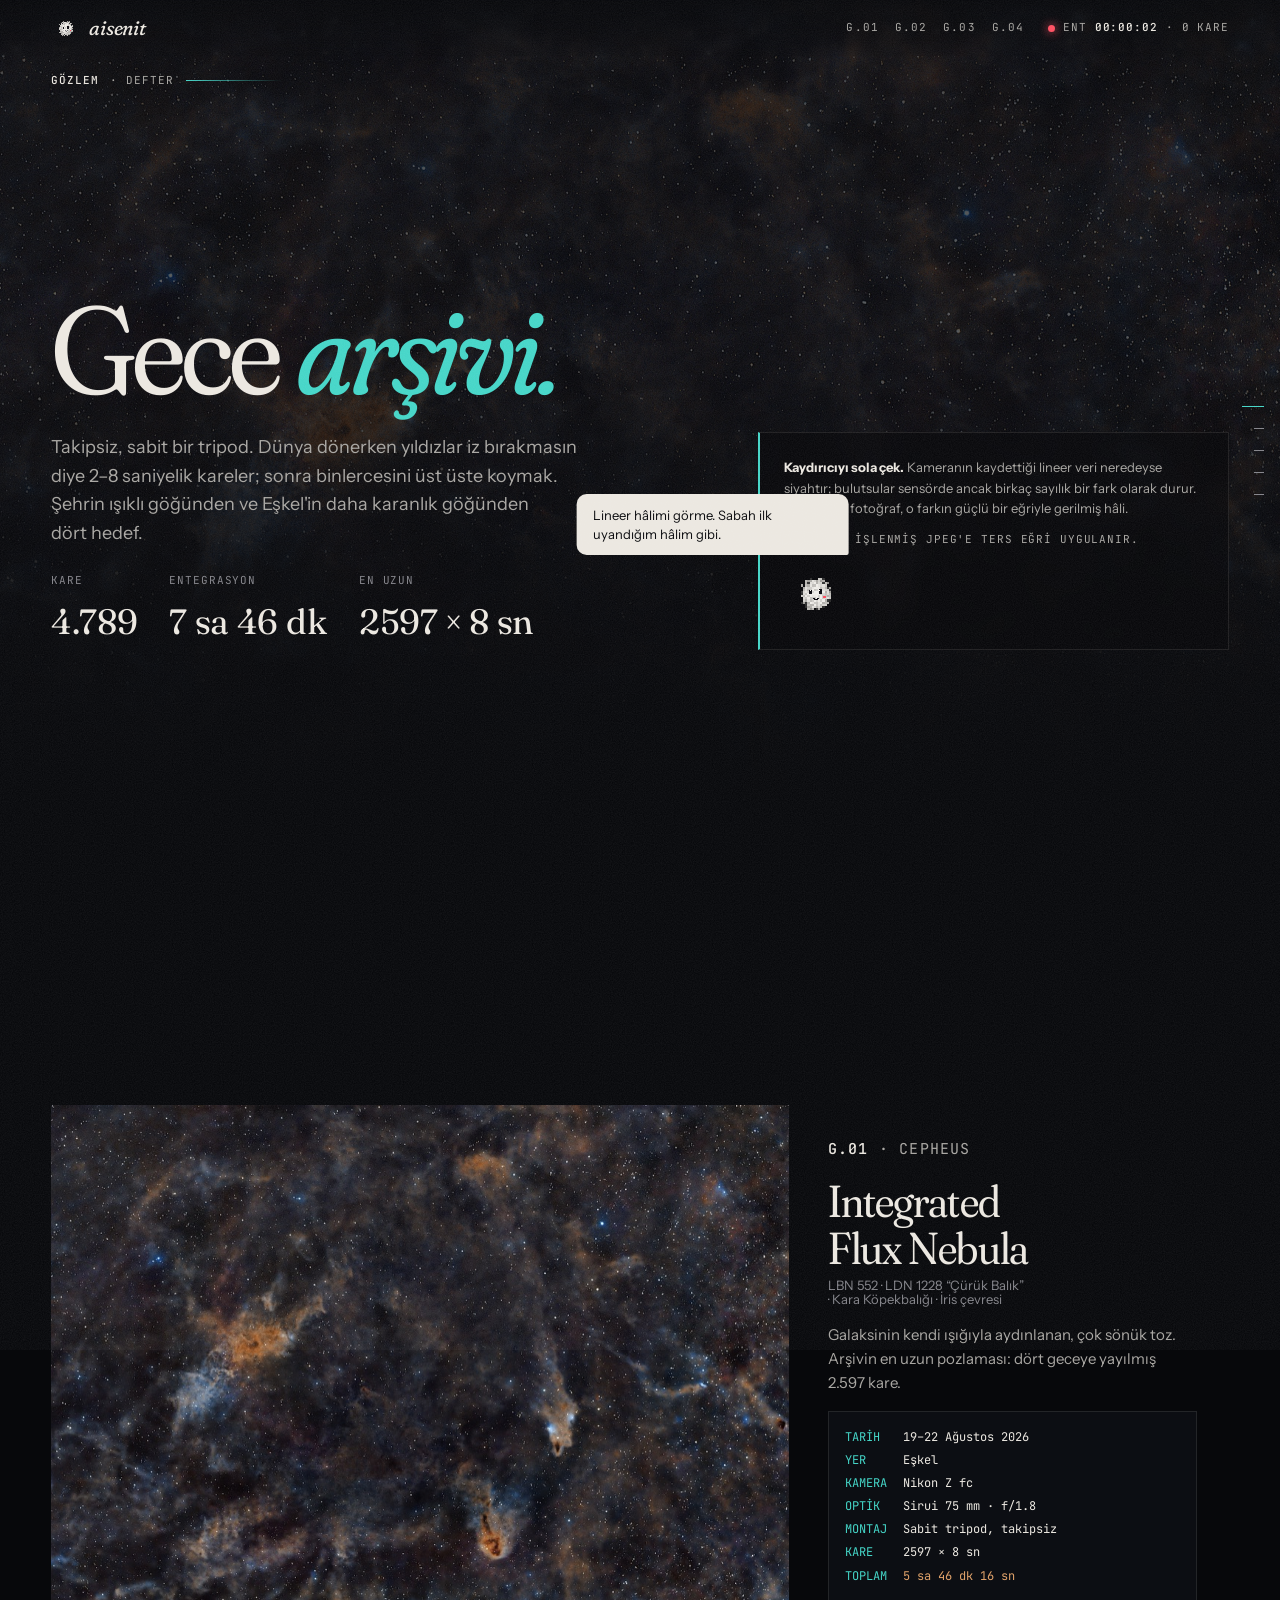
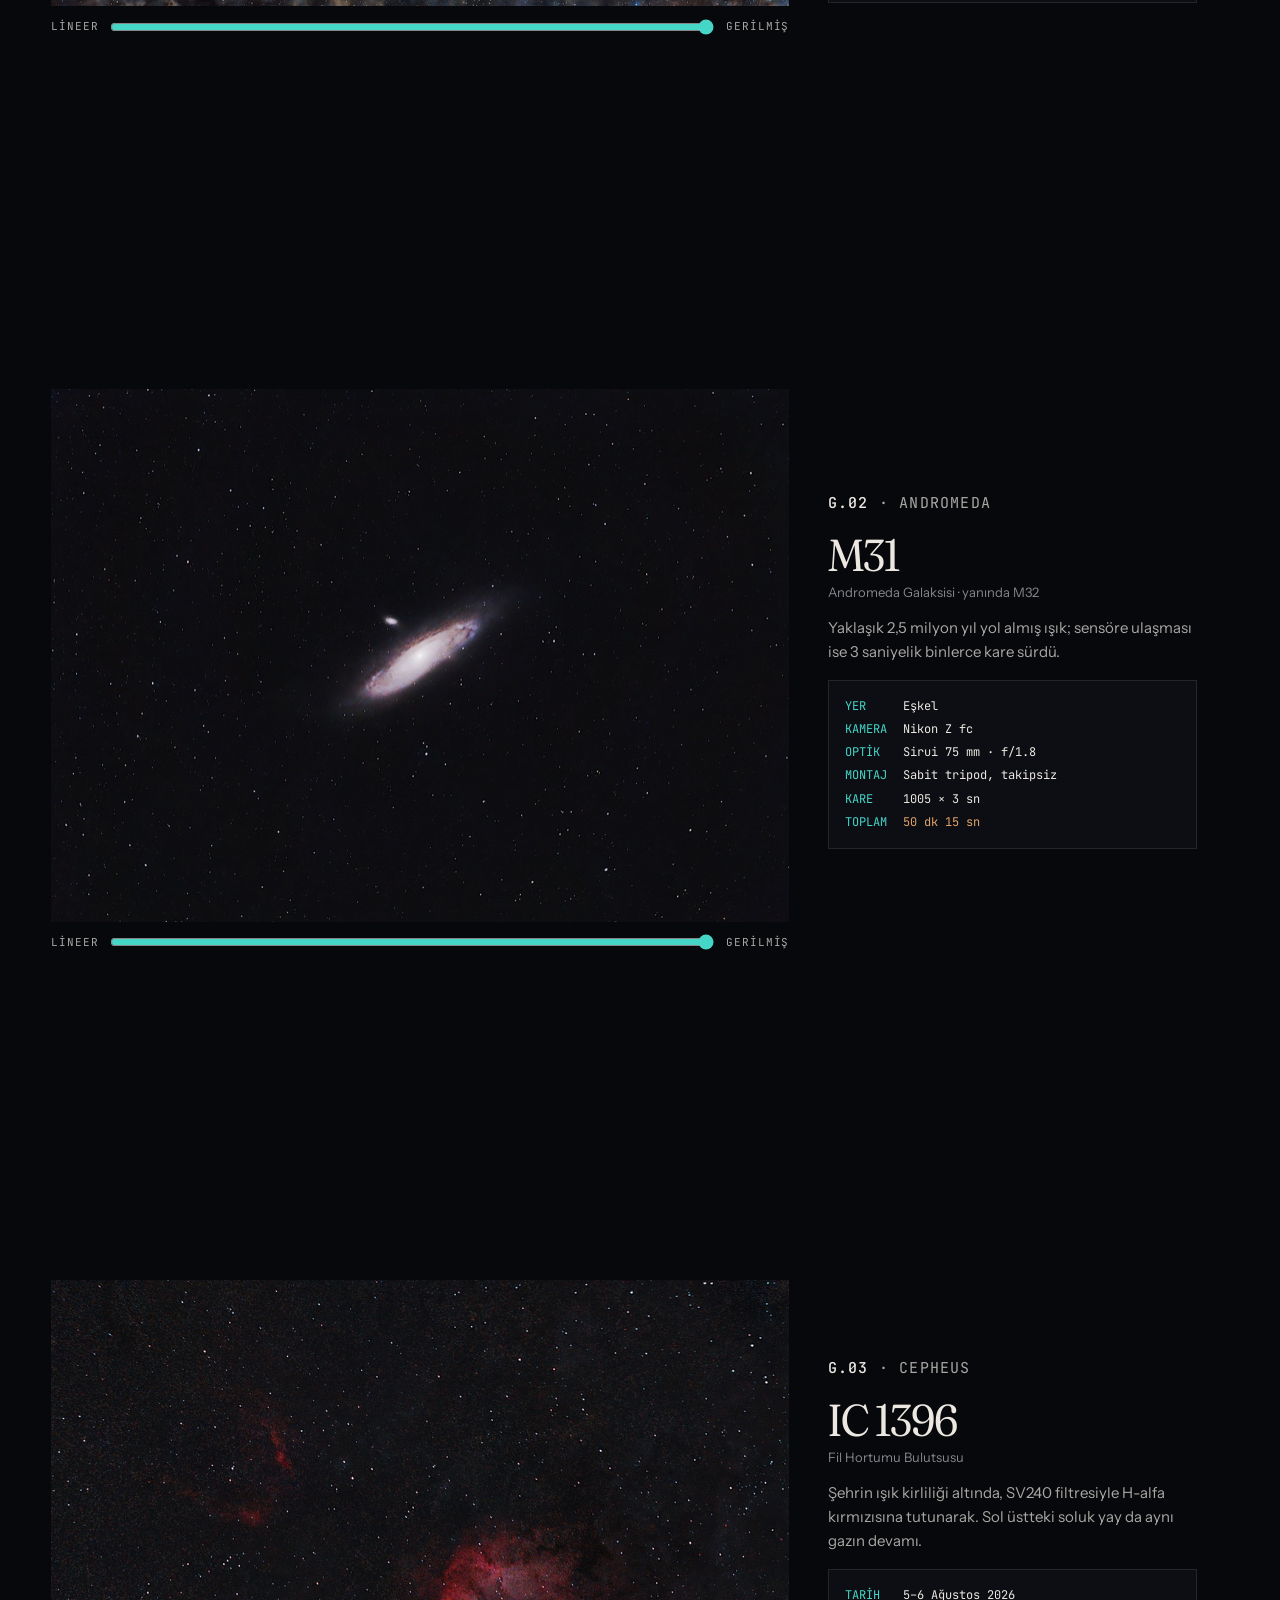
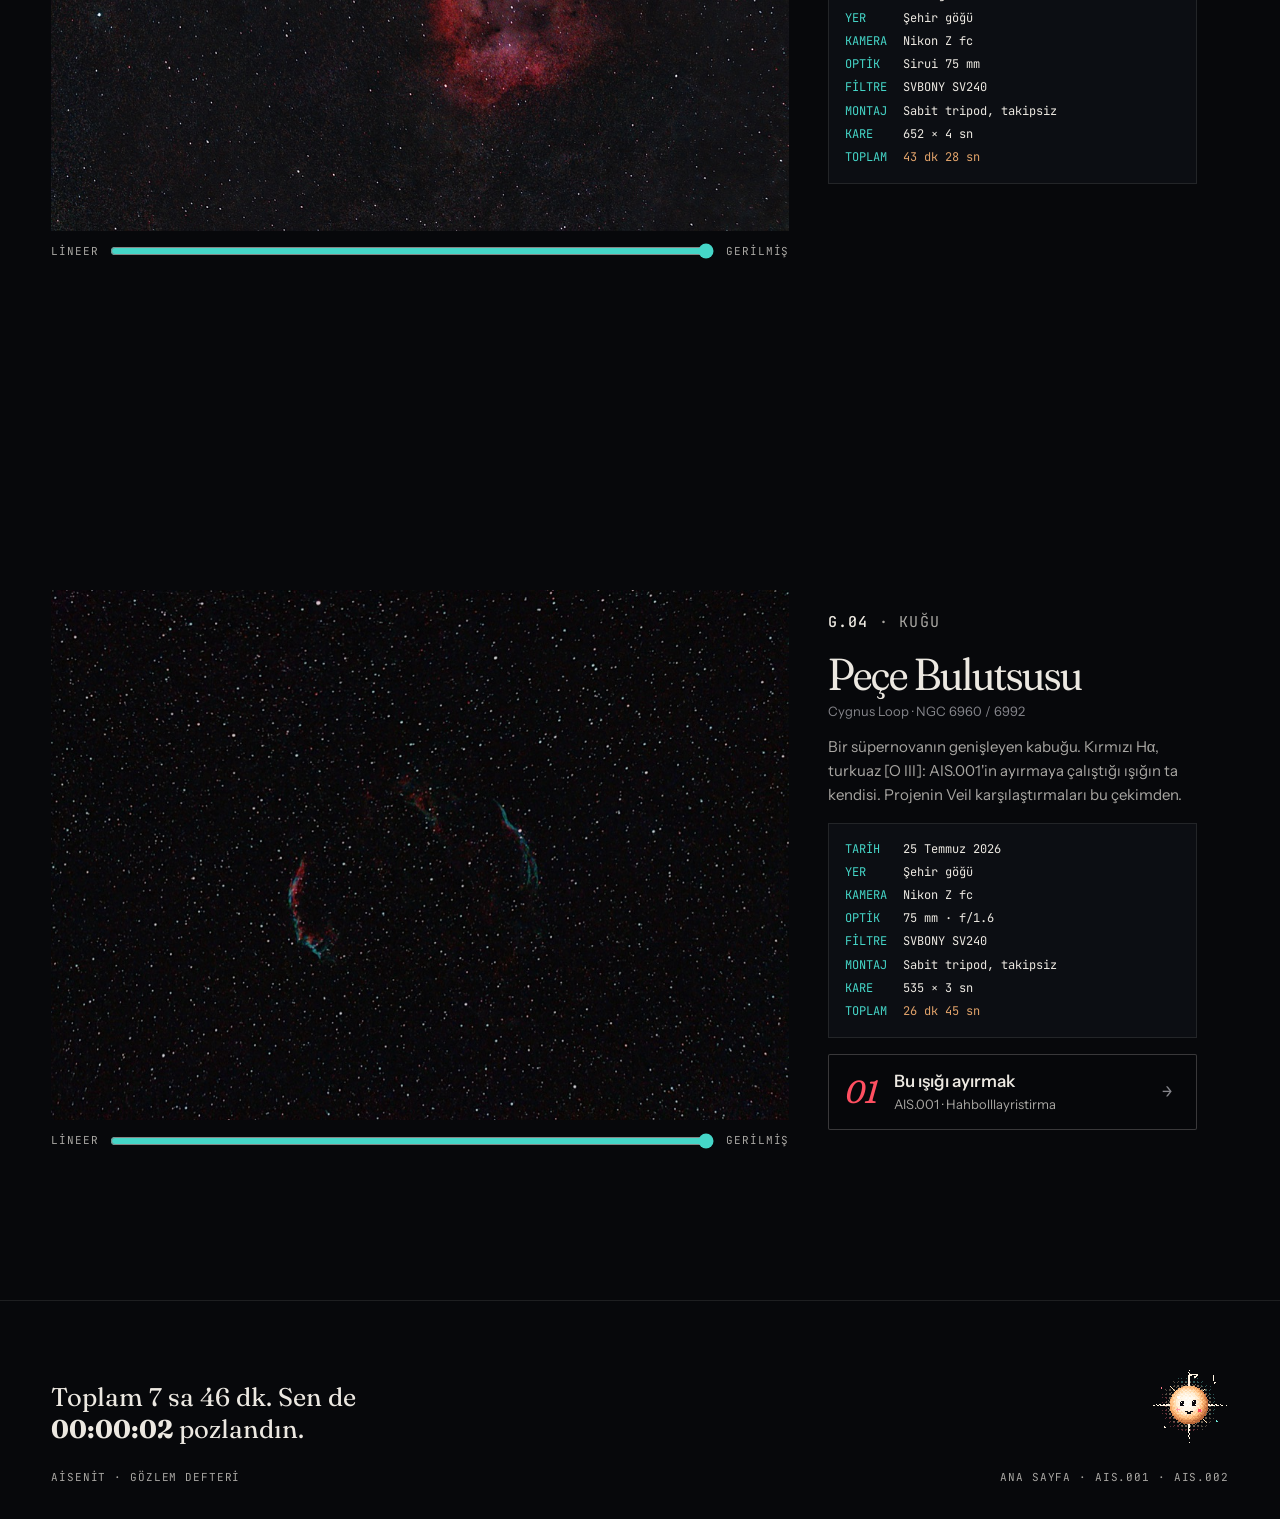
==== gozlem/index.html @ b601cf17 "Aisenit v2'yi yayına al Sıfırdan yazılan bağımlılıksız site eski yayının yerine geçer. Eski site esk" ====
<!doctype html>
<html lang="tr" class="kilitli">
<head>
  <meta charset="utf-8">
  <meta name="viewport" content="width=device-width, initial-scale=1">
  <title>Gözlem defteri</title>
  <meta name="description" content="Takipsiz, sabit bir tripodla şehir göğünden ve Eşkel'den toplanan dört astrofotoğraf: IFN, Andromeda, Fil Hortumu ve Peçe Bulutsusu.">
  <meta name="theme-color" content="#07080b">
  <link rel="icon" href="/assets/img/favicon.svg" type="image/svg+xml">
  <link rel="preconnect" href="https://fonts.googleapis.com">
  <link rel="preconnect" href="https://fonts.gstatic.com" crossorigin>
  <link rel="stylesheet" href="https://fonts.googleapis.com/css2?family=Fraunces:ital,opsz,wght,SOFT,WONK@0,9..144,300..700,0..100,0..1;1,9..144,300..700,0..100,0..1&family=Instrument+Sans:wght@400..600&family=JetBrains+Mono:wght@400;500&display=swap">
  <link rel="stylesheet" href="/assets/css/site.css">
  <link rel="stylesheet" href="/assets/css/sayfalar/ana.css">
  <link rel="stylesheet" href="/assets/css/sayfalar/gozlem.css">
  <script type="module" src="/assets/js/main.js"></script>
</head>
<body style="--vurgu: var(--oiii)">
  <a class="atla" href="#icerik">İçeriğe geç</a>

  <header class="ust">
    <a class="marka" href="/" aria-label="Aisenit ana sayfa"><ais-maskot faz="ais" boyut="30"></ais-maskot><span>aisenit</span></a>
    <nav class="ust-nav" aria-label="Kareler" data-ray>
      <a href="#ifn">G.01</a>
      <a href="#andromeda">G.02</a>
      <a href="#hortum">G.03</a>
      <a href="#veil">G.04</a>
    </nav>
    <p class="entegrasyon veri" data-entegrasyon title="Bu sayfada geçirdiğin süre. Her 4 saniye bir kare sayılır.">
      <span class="uzun">ENT</span> <b data-sure>00:00:00</b> <span class="uzun">· <span data-kare>0</span> kare</span>
    </p>
  </header>

  <ol class="ray veri" data-ray aria-label="Kareler">
    <li><a href="#kapak"><span>Defter</span></a></li>
    <li><a href="#ifn"><span>G.01 · IFN</span></a></li>
    <li><a href="#andromeda"><span>G.02 · M31</span></a></li>
    <li><a href="#hortum"><span>G.03 · IC 1396</span></a></li>
    <li><a href="#veil"><span>G.04 · Veil</span></a></li>
  </ol>

  <main id="icerik">
    <section class="ekran gozlem-kapak" id="kapak">
      <p class="kunye veri"><b>GÖZLEM</b> · defter</p>
      <div class="gozlem-kapak-metin">
        <h1 data-belir>Gece <em class="italik">arşivi.</em></h1>
        <p data-belir style="--sira:1">Takipsiz, sabit bir tripod. Dünya dönerken yıldızlar iz bırakmasın diye 2–8 saniyelik kareler; sonra binlercesini üst üste koymak. Şehrin ışıklı göğünden ve Eşkel'in daha karanlık göğünden dört hedef.</p>
        <dl class="toplam veri" data-belir style="--sira:2">
          <div><dt>Kare</dt><dd>4.789</dd></div>
          <div><dt>Entegrasyon</dt><dd>7 sa 46 dk</dd></div>
          <div><dt>En uzun</dt><dd>2597 × 8 sn</dd></div>
        </dl>
      </div>
      <div class="ipucu" data-belir style="--sira:3">
        <p><b>Kaydırıcıyı sola çek.</b> Kameranın kaydettiği lineer veri neredeyse siyahtır; bulutsular sensörde ancak birkaç sayılık bir fark olarak durur. Gördüğün fotoğraf, o farkın güçlü bir eğriyle gerilmiş hâli.</p>
        <p class="veri">Temsilî: işlenmiş JPEG'e ters eğri uygulanır.</p>
        <ais-maskot faz="ais" boyut="64" konus kendiliginden
          data-sozler='["Lineer hâlimi görme. Sabah ilk uyandığım hâlim gibi.","Ben de bu fotoğraflar gibiyim: önce siyah, sonra gerdirince bir şeyler çıkıyor."]'></ais-maskot>
      </div>
    </section>

    <section class="ekran kayit" id="ifn" data-no="G.01">
      <germe-foto data-belir src="/assets/img/gozlem/ifn-1000.jpg" buyuk="/assets/img/gozlem/ifn-2400.jpg" alt="Integrated Flux Nebula: LBN 552 ve LDN 1228 çevresinde kahverengi ve mavi toz bulutları, karanlık bulutsu uzantıları"></germe-foto>
      <div class="kayit-kunye">
        <p class="veri" data-belir><b class="oiii">G.01</b> · Cepheus</p>
        <h2 data-belir style="--sira:1">Integrated Flux Nebula <small>LBN 552 · LDN 1228 “Çürük Balık” · Kara Köpekbalığı · İris çevresi</small></h2>
        <p data-belir style="--sira:2">Galaksinin kendi ışığıyla aydınlanan, çok sönük toz. Arşivin en uzun pozlaması: dört geceye yayılmış 2.597 kare.</p>
        <dl class="fits-liste" data-belir style="--sira:3">
          <dt>TARİH</dt><dd>19–22 Ağustos 2026</dd>
          <dt>YER</dt><dd>Eşkel</dd>
          <dt>KAMERA</dt><dd>Nikon Z fc</dd>
          <dt>OPTİK</dt><dd>Sirui 75 mm · f/1.8</dd>
          <dt>MONTAJ</dt><dd>Sabit tripod, takipsiz</dd>
          <dt>KARE</dt><dd>2597 × 8 sn</dd>
          <dt>TOPLAM</dt><dd class="toplam-sure">5 sa 46 dk 16 sn</dd>
        </dl>
      </div>
    </section>

    <section class="ekran kayit" id="andromeda" data-no="G.02">
      <germe-foto data-belir src="/assets/img/gozlem/andromeda-1000.jpg" buyuk="/assets/img/gozlem/andromeda-2400.jpg" alt="Andromeda galaksisi M31 ve uydusu M32, yoğun yıldız alanının ortasında eğik bir ışık diski"></germe-foto>
      <div class="kayit-kunye">
        <p class="veri" data-belir><b class="oiii">G.02</b> · Andromeda</p>
        <h2 data-belir style="--sira:1">M31 <small>Andromeda Galaksisi · yanında M32</small></h2>
        <p data-belir style="--sira:2">Yaklaşık 2,5 milyon yıl yol almış ışık; sensöre ulaşması ise 3 saniyelik binlerce kare sürdü.</p>
        <dl class="fits-liste" data-belir style="--sira:3">
          <dt>YER</dt><dd>Eşkel</dd>
          <dt>KAMERA</dt><dd>Nikon Z fc</dd>
          <dt>OPTİK</dt><dd>Sirui 75 mm · f/1.8</dd>
          <dt>MONTAJ</dt><dd>Sabit tripod, takipsiz</dd>
          <dt>KARE</dt><dd>1005 × 3 sn</dd>
          <dt>TOPLAM</dt><dd class="toplam-sure">50 dk 15 sn</dd>
        </dl>
      </div>
    </section>

    <section class="ekran kayit" id="hortum" data-no="G.03">
      <germe-foto data-belir src="/assets/img/gozlem/elep-1000.jpg" buyuk="/assets/img/gozlem/elep-2400.jpg" alt="Fil Hortumu bulutsusu IC 1396: kırmızı H-alfa bulutunun içinde koyu, kıvrık bir toz sütunu"></germe-foto>
      <div class="kayit-kunye">
        <p class="veri" data-belir><b class="oiii">G.03</b> · Cepheus</p>
        <h2 data-belir style="--sira:1">IC 1396 <small>Fil Hortumu Bulutsusu</small></h2>
        <p data-belir style="--sira:2">Şehrin ışık kirliliği altında, SV240 filtresiyle H-alfa kırmızısına tutunarak. Sol üstteki soluk yay da aynı gazın devamı.</p>
        <dl class="fits-liste" data-belir style="--sira:3">
          <dt>TARİH</dt><dd>5–6 Ağustos 2026</dd>
          <dt>YER</dt><dd>Şehir göğü</dd>
          <dt>KAMERA</dt><dd>Nikon Z fc</dd>
          <dt>OPTİK</dt><dd>Sirui 75 mm</dd>
          <dt>FİLTRE</dt><dd>SVBONY SV240</dd>
          <dt>MONTAJ</dt><dd>Sabit tripod, takipsiz</dd>
          <dt>KARE</dt><dd>652 × 4 sn</dd>
          <dt>TOPLAM</dt><dd class="toplam-sure">43 dk 28 sn</dd>
        </dl>
      </div>
    </section>

    <section class="ekran kayit" id="veil" data-no="G.04">
      <germe-foto data-belir src="/assets/img/gozlem/veil-1000.jpg" buyuk="/assets/img/gozlem/veil-2400.jpg" alt="Peçe bulutsusu: yıldız alanının içinde kırmızı ve turkuaz iki ince yay"></germe-foto>
      <div class="kayit-kunye">
        <p class="veri" data-belir><b class="oiii">G.04</b> · Kuğu</p>
        <h2 data-belir style="--sira:1">Peçe Bulutsusu <small>Cygnus Loop · NGC 6960 / 6992</small></h2>
        <p data-belir style="--sira:2">Bir süpernovanın genişleyen kabuğu. Kırmızı Hα, turkuaz [O&nbsp;III]: AIS.001'in ayırmaya çalıştığı ışığın ta kendisi. Projenin Veil karşılaştırmaları bu çekimden.</p>
        <dl class="fits-liste" data-belir style="--sira:3">
          <dt>TARİH</dt><dd>25 Temmuz 2026</dd>
          <dt>YER</dt><dd>Şehir göğü</dd>
          <dt>KAMERA</dt><dd>Nikon Z fc</dd>
          <dt>OPTİK</dt><dd>75 mm · f/1.6</dd>
          <dt>FİLTRE</dt><dd>SVBONY SV240</dd>
          <dt>MONTAJ</dt><dd>Sabit tripod, takipsiz</dd>
          <dt>KARE</dt><dd>535 × 3 sn</dd>
          <dt>TOPLAM</dt><dd class="toplam-sure">26 dk 45 sn</dd>
        </dl>
        <a class="kapi" href="/ais-001/02/" data-belir style="--sira:4; --c: var(--ha)">
          <span class="kapi-no">01</span><span class="kapi-ad">Bu ışığı ayırmak</span><span class="kapi-not">AIS.001 · Hahbolllayristirma</span><span class="kapi-ok" aria-hidden="true">→</span>
        </a>
      </div>
    </section>
  </main>

  <footer class="alt">
    <div class="alt-ust">
      <p class="alt-soz">Toplam 7 sa 46 dk. Sen de <b data-sure>00:00:00</b> pozlandın.</p>
      <ais-maskot faz="aisenit" boyut="80" konus></ais-maskot>
    </div>
    <div class="alt-satir veri">
      <span>aisenit · gözlem defteri</span>
      <span><a href="/">Ana sayfa</a> · <a href="/ais-001/02/">AIS.001</a> · <a href="/ais-002/02/">AIS.002</a></span>
    </div>
  </footer>
</body>
</html>
---- assets/css/site.css ----
/* Sitenin tek stil girişi. Sıra önemli: belirteçler → temel → bileşenler.
   Sayfaya özgü stiller sayfalar/ altında, ayrıca bağlanır. */
@import url("tokens.css");
@import url("base.css");
@import url("components.css");
---- assets/css/sayfalar/ana.css ----
/* ==========================================================================
   Ana sayfa: giriş istifi, proje ekranları (01), gözlem, maskot
   ========================================================================== */

/* ---- Giriş -------------------------------------------------------------- */
.giris {
  padding: 0;
  align-content: end;
  overflow: hidden;
}

.giris istif-tuvali {
  position: absolute;
  inset: 0;
  z-index: -1;
  display: block;
}

.giris istif-tuvali canvas {
  width: 100%;
  height: 100%;
}

.giris::after {
  content: "";
  position: absolute;
  inset: 0;
  z-index: -1;
  pointer-events: none;
  background:
    radial-gradient(ellipse at 50% 45%, transparent 40%, rgba(7, 8, 11, 0.55) 100%),
    linear-gradient(to top, var(--gok-0) 0%, transparent 30%);
}

.giris-olcum {
  position: absolute;
  top: calc(var(--ust-bar) + var(--a-4));
  left: var(--kenar);
  font-variant-numeric: tabular-nums;
}

.giris-olcum .ayrac {
  color: var(--isik-4);
  margin-inline: 0.25em;
}

.giris-alt {
  display: grid;
  gap: var(--a-3);
  padding: 0 var(--kenar) var(--a-12);
  max-width: 44rem;
}

.giris-soz {
  font-family: var(--font-baslik);
  font-size: var(--t-orta);
  line-height: 1.2;
}

.giris-soz em {
  color: var(--toz);
}

.giris-not {
  color: var(--isik-2);
  max-width: 34ch;
}

.giris-eylem {
  display: flex;
  flex-wrap: wrap;
  gap: var(--a-4) var(--a-6);
  align-items: center;
  margin-top: var(--a-2);
}

.asagi {
  text-decoration: none;
  color: var(--isik);
}

.asagi span {
  display: inline-block;
  animation: in 2.4s var(--egri) infinite;
}

@keyframes in {
  0%, 100% { transform: translateY(0); }
  50% { transform: translateY(4px); }
}

.yeniden {
  color: var(--isik-3);
  border-bottom: 1px dashed var(--isik-4);
  padding-bottom: 2px;
}

.yeniden:hover {
  color: var(--isik);
}

.giris-maskot {
  position: absolute;
  right: var(--kenar);
  bottom: var(--a-12);
}

@media (max-width: 760px) {
  .giris-maskot {
    bottom: auto;
    top: calc(var(--ust-bar) + var(--a-12));
    --boyut: 64px !important;
  }
}

/* ---- Proje ekranları (01): %90 estetik, %10 bilgi ----------------------- */
.proje,
.gozlem-ozet,
.maskot-ekran {
  padding-right: calc(var(--kenar) + 2rem);
}

@media (max-width: 900px) {
  .proje,
  .gozlem-ozet,
  .maskot-ekran {
    padding-right: var(--kenar);
  }
}

.proje {
  grid-template-columns: minmax(0, 4fr) minmax(0, 8fr);
  grid-template-areas: "metin gorsel";
  gap: var(--a-8) clamp(var(--a-8), 5vw, var(--a-24));
  align-items: center;
}

.proje-002 {
  grid-template-columns: minmax(0, 8fr) minmax(0, 4fr);
  grid-template-areas: "gorsel metin";
}

.proje-gorsel {
  grid-area: gorsel;
  position: relative;
  min-height: min(78svh, 46rem);
  display: grid;
}

.proje-metin {
  grid-area: metin;
  display: grid;
  gap: var(--a-5);
  max-width: 26rem;
  align-self: end;
  padding-bottom: var(--a-8);
}

.proje-ad {
  color: var(--vurgu);
}

.proje h2 {
  font-size: var(--t-buyuk);
}

.proje h2 em,
.gozlem-bas h2 em,
.maskot-bas h2 em {
  color: var(--vurgu);
}

.proje-ozet {
  color: var(--isik-2);
  max-width: 34ch;
}

.ciplar {
  display: flex;
  flex-wrap: wrap;
  gap: var(--a-2);
}



@media (max-width: 900px) {
  .proje,
  .proje-002 {
    grid-template-columns: minmax(0, 1fr);
    grid-template-areas: "gorsel" "metin";
    align-content: start;
    padding-top: calc(var(--ust-bar) + var(--a-12));
  }
  .proje-gorsel {
    min-height: 42svh;
  }
}

/* ---- Gözlem özeti ------------------------------------------------------- */
.gozlem-ozet {
  grid-template-columns: minmax(0, 4fr) minmax(0, 8fr);
  gap: var(--a-8) clamp(var(--a-8), 4vw, var(--a-16));
  align-items: center;
}

.gozlem-bas {
  display: grid;
  gap: var(--a-6);
}

.gozlem-bas h2 {
  font-size: var(--t-buyuk);
}

.gozlem-bas > p {
  color: var(--isik-2);
  max-width: 38ch;
}

.toplam {
  display: flex;
  flex-wrap: wrap;
  gap: var(--a-4) var(--a-8);
}

.toplam dd {
  white-space: nowrap;
}

.toplam dt {
  color: var(--isik-3);
}

.toplam dd {
  margin: var(--a-1) 0 0;
  font-family: var(--font-baslik);
  font-size: 1.6rem;
  letter-spacing: -0.01em;
  text-transform: none;
  color: var(--isik);
}

.mozaik {
  display: grid;
  grid-template-columns: repeat(4, minmax(0, 1fr));
  grid-template-rows: repeat(2, minmax(0, 1fr));
  gap: var(--a-2);
  height: min(72svh, 44rem);
}

.kare {
  position: relative;
  overflow: hidden;
  display: block;
  background: var(--gok-2);
}

.kare-buyuk {
  grid-column: span 2;
  grid-row: span 2;
}

.kare:nth-child(4) {
  grid-column: span 2;
}

.kare img {
  width: 100%;
  height: 100%;
  object-fit: cover;
  transform: scale(1.02);
  transition: transform 1.6s var(--egri), filter var(--sure-uzun) var(--egri);
  filter: saturate(0.9) brightness(0.92);
}

.kare:hover img,
.kare:focus-visible img {
  transform: scale(1.07);
  filter: none;
}

.kare-etiket {
  white-space: nowrap;
  position: absolute;
  left: var(--a-3);
  bottom: var(--a-3);
  padding: 0.2rem 0.45rem;
  background: rgba(7, 8, 11, 0.7);
  color: var(--isik);
}

.kare-etiket b {
  color: var(--oiii);
  margin-right: 0.4em;
}

.gozlem-git {
  grid-column: 2;
  justify-self: end;
  color: var(--isik);
  text-decoration: none;
}

.gozlem-git:hover {
  color: var(--oiii);
}

@media (max-width: 900px) {
  .gozlem-ozet {
    grid-template-columns: minmax(0, 1fr);
    padding-top: calc(var(--ust-bar) + var(--a-12));
  }
  .mozaik {
    height: auto;
    grid-template-columns: repeat(2, minmax(0, 1fr));
    grid-template-rows: none;
    grid-auto-rows: 9.5rem;
  }
  .kare-buyuk {
    grid-row: span 2;
  }
  .gozlem-git {
    grid-column: 1;
  }
}

/* ---- Maskot ekranı ------------------------------------------------------ */
.maskot-ekran {
  grid-template-columns: minmax(0, 5fr) minmax(0, 7fr);
  grid-template-areas:
    "bas evrim"
    "fazlar fazlar"
    "not not";
  gap: var(--a-8) var(--a-12);
  align-items: center;
}

.maskot-bas {
  grid-area: bas;
  display: grid;
  gap: var(--a-4);
}

.maskot-bas h2 {
  font-size: var(--t-buyuk);
}

.maskot-bas p {
  color: var(--isik-2);
}

maskot-evrim {
  grid-area: evrim;
  display: grid;
  gap: var(--a-6);
  justify-items: center;
}

.evrim-sahne {
  position: relative;
  display: grid;
  place-items: center;
  width: 100%;
  min-height: 15rem;
}

.evrim-sahne::before {
  content: "";
  position: absolute;
  width: 15rem;
  height: 15rem;
  border-radius: 50%;
  border: 1px dashed var(--cizgi-guclu);
  animation: don 60s linear infinite;
}

@keyframes don {
  to { transform: rotate(360deg); }
}

.evrim-kontrol {
  width: min(100%, 26rem);
  display: grid;
  gap: var(--a-3);
}

.evrim-kontrol input[type="range"] {
  width: 100%;
  accent-color: var(--toz);
}

.evrim-olcek {
  display: flex;
  justify-content: space-between;
  padding: 0;
  list-style: none;
  color: var(--isik-3);
}

.fazlar {
  grid-area: fazlar;
  display: grid;
  grid-template-columns: repeat(3, minmax(0, 1fr));
  gap: var(--a-3);
  padding: 0;
  list-style: none;
}

.faz {
  display: grid;
  gap: var(--a-2);
  align-content: start;
  padding: var(--a-6);
  border: 1px solid var(--cizgi);
  border-radius: var(--yaricap);
  transition: border-color var(--sure), background var(--sure);
}

.faz.etkin {
  border-color: var(--toz);
  background: var(--toz-soluk);
}

.faz h3 {
  font-size: 1.9rem;
  font-style: italic;
  font-variation-settings: "SOFT" 100, "WONK" 1, "opsz" 72;
}

.faz > p:last-child {
  color: var(--isik-2);
  font-size: 0.9375rem;
}

.faz code {
  color: var(--oiii);
}

.maskot-not {
  grid-area: not;
  max-width: 52ch;
  font-family: var(--font-baslik);
  font-style: italic;
  font-size: 1.125rem;
  color: var(--isik-2);
}

@media (max-width: 900px) {
  .maskot-ekran {
    grid-template-columns: minmax(0, 1fr);
    grid-template-areas: "bas" "evrim" "fazlar" "not";
    padding-top: calc(var(--ust-bar) + var(--a-12));
  }
  .fazlar {
    grid-template-columns: minmax(0, 1fr);
  }
}

.isik-2 {
  color: var(--isik-2);
}
---- assets/css/sayfalar/gozlem.css ----
/* ==========================================================================
   Gözlem defteri: her kare bir ekran, her ekranın künyesi gerçek
   ========================================================================== */

.gozlem-kapak {
  grid-template-columns: minmax(0, 7fr) minmax(0, 5fr);
  gap: var(--a-12);
  align-items: end;
  overflow: hidden;
}

/* Defter, en uzun pozlamasıyla açılır */
.gozlem-kapak::before {
  content: "";
  position: absolute;
  inset: 0;
  z-index: -1;
  background: url("/assets/img/gozlem/ifn-2400.jpg") center / cover no-repeat;
  opacity: 0.55;
  mask-image: linear-gradient(to bottom, #000 30%, transparent 100%);
}

.gozlem-kapak::after {
  content: "";
  position: absolute;
  inset: 0;
  z-index: -1;
  background: linear-gradient(to top, var(--gok-0) 10%, rgba(7, 8, 11, 0.35) 60%, rgba(7, 8, 11, 0.6) 100%);
}

.gozlem-kapak .ipucu {
  background: rgba(7, 8, 11, 0.72);
  backdrop-filter: blur(6px);
}

.gozlem-kapak h1 {
  font-size: var(--t-dev);
  line-height: 0.95;
  letter-spacing: -0.035em;
}

.gozlem-kapak h1 em {
  color: var(--oiii);
}

.gozlem-kapak-metin {
  display: grid;
  gap: var(--a-6);
}

.gozlem-kapak-metin > p {
  color: var(--isik-2);
  max-width: 44ch;
  font-size: 1.125rem;
}

.gozlem-kapak .toplam dd {
  font-size: clamp(1.5rem, 1rem + 2.4vw, 2.2rem);
}

.ipucu {
  display: grid;
  gap: var(--a-3);
  padding: var(--a-6);
  border: 1px solid var(--cizgi);
  border-left: 2px solid var(--oiii);
  color: var(--isik-2);
  font-size: var(--t-kucuk);
}

.ipucu b {
  color: var(--isik);
}

/* ---- Tek kare ekranı ---------------------------------------------------- */
.kayit {
  padding-right: calc(var(--kenar) + 2rem);
  grid-template-columns: minmax(0, 8fr) minmax(16rem, 4fr);
  gap: var(--a-8) clamp(var(--a-6), 3vw, var(--a-12));
  align-items: center;
}

.kayit-kunye {
  display: grid;
  gap: var(--a-4);
  align-content: center;
}

.kayit-kunye h2 {
  font-size: clamp(1.9rem, 1.2rem + 2vw, 3rem);
}

.kayit-kunye h2 small {
  display: block;
  margin-top: var(--a-2);
  font-family: var(--font-govde);
  font-size: var(--t-kucuk);
  letter-spacing: 0;
  color: var(--isik-3);
}

.kayit-kunye > p {
  color: var(--isik-2);
  font-size: 0.9375rem;
}

.fits-liste {
  display: grid;
  grid-template-columns: auto 1fr;
  gap: var(--a-1) var(--a-4);
  padding: var(--a-4);
  background: var(--gok-1);
  border: 1px solid var(--cizgi);
  font-family: var(--font-veri);
  font-size: 0.75rem;
}

.fits-liste dt {
  color: var(--oiii);
}

.fits-liste dd {
  margin: 0;
  color: var(--isik);
}

.fits-liste dd.toplam-sure {
  color: var(--toz);
}

/* ---- <germe-foto> ------------------------------------------------------- */
germe-foto {
  display: grid;
  gap: var(--a-3);
}

.gf-kare {
  position: relative;
  overflow: hidden;
  background: #000;
  max-height: 76svh;
  display: grid;
}

.gf-kare img,
.gf-kare canvas {
  grid-area: 1 / 1;
  width: 100%;
  height: 100%;
  max-height: 76svh;
  object-fit: contain;
}

.gf-kare canvas {
  opacity: 0;
}

germe-foto.lineer canvas {
  opacity: 1;
}

.gf-durum {
  position: absolute;
  left: var(--a-3);
  top: var(--a-3);
  padding: 0.2rem 0.45rem;
  background: rgba(7, 8, 11, 0.7);
  color: var(--oiii);
  text-transform: none;
}

.gf-durum:empty {
  display: none;
}

.gf-kontrol {
  display: grid;
  grid-template-columns: auto 1fr auto;
  align-items: center;
  gap: var(--a-3);
}

.gf-kontrol input {
  width: 100%;
  accent-color: var(--oiii);
}

@media (max-width: 900px) {
  .gozlem-kapak,
  .kayit {
    padding-right: var(--kenar);
    grid-template-columns: minmax(0, 1fr);
    padding-top: calc(var(--ust-bar) + var(--a-12));
    align-content: start;
  }
}
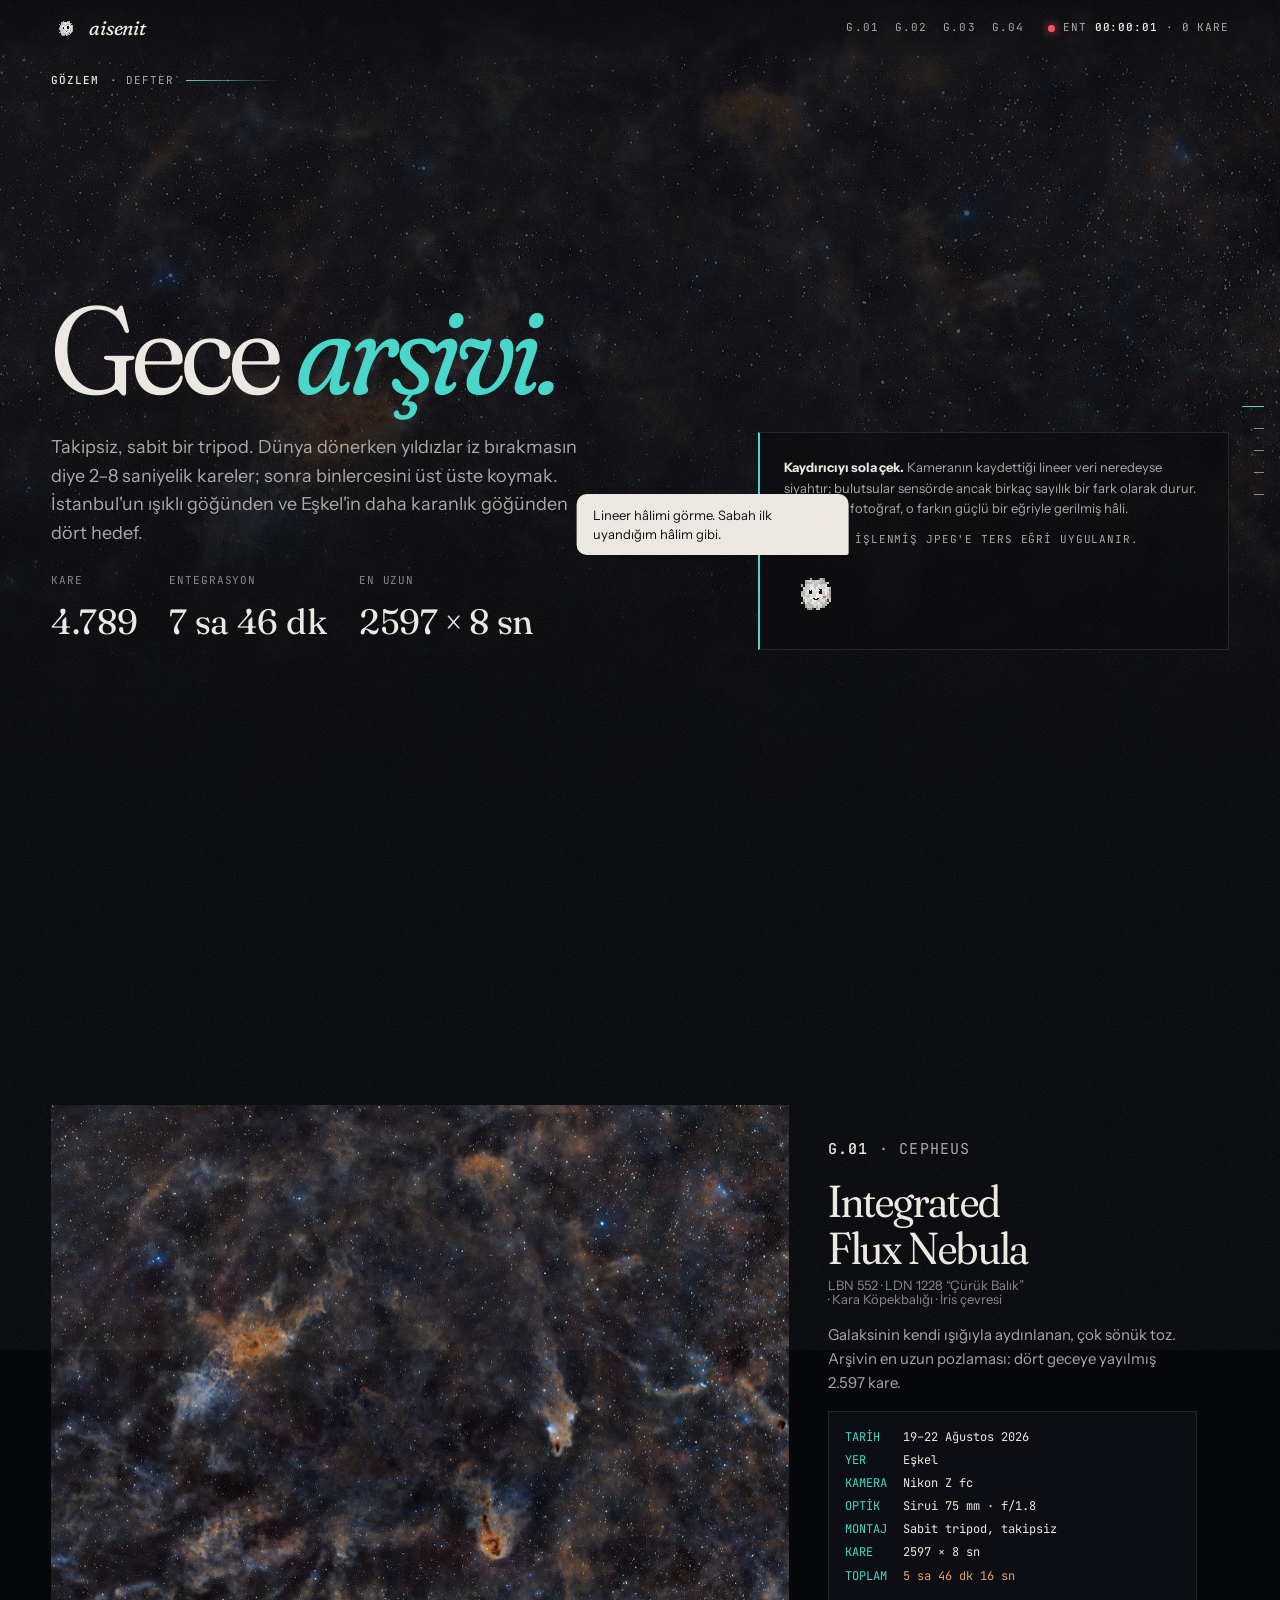
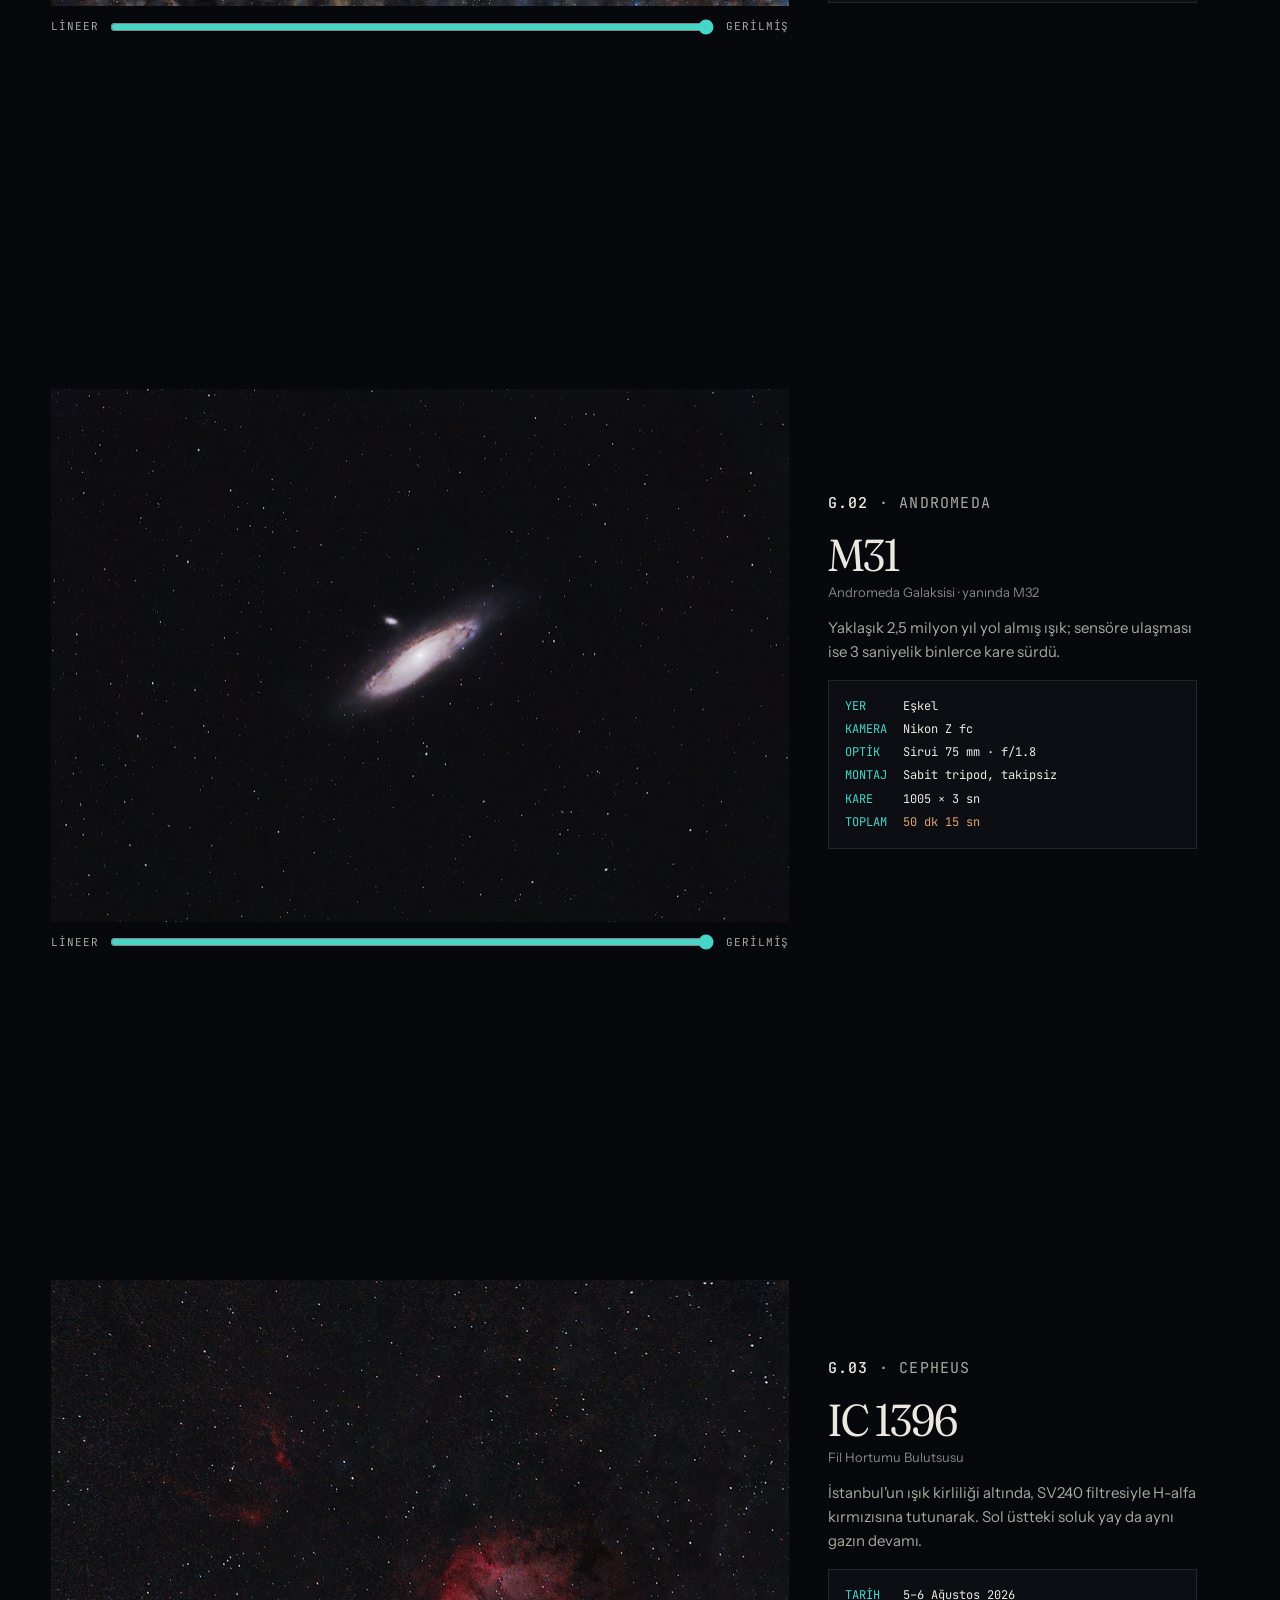
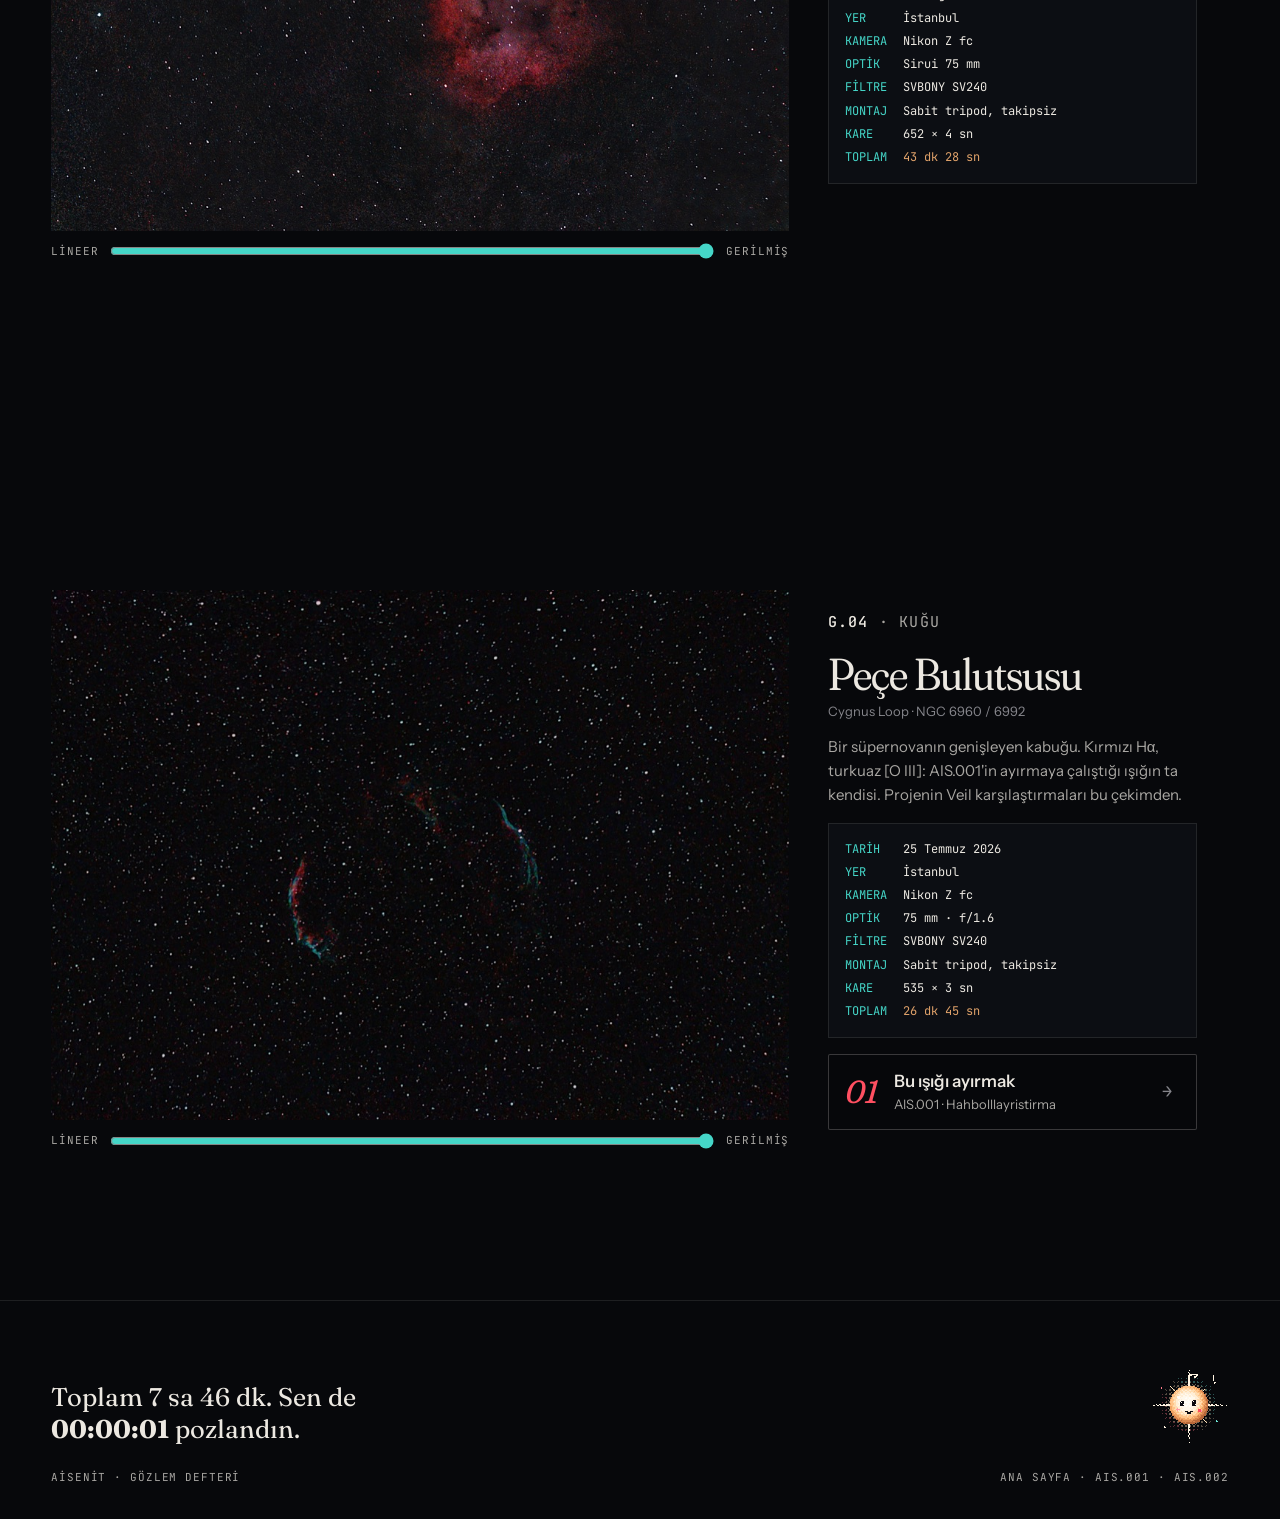
==== commit 18e02f48: "Maskot evriminde faz sözlerini düzelt, çekim yerini İstanbul yap Söz listesi kurulumda bir kez okund" ====
--- a/gozlem/index.html
+++ b/gozlem/index.html
@@ -4,7 +4,7 @@
   <meta charset="utf-8">
   <meta name="viewport" content="width=device-width, initial-scale=1">
   <title>Gözlem defteri</title>
-  <meta name="description" content="Takipsiz, sabit bir tripodla şehir göğünden ve Eşkel'den toplanan dört astrofotoğraf: IFN, Andromeda, Fil Hortumu ve Peçe Bulutsusu.">
+  <meta name="description" content="Takipsiz, sabit bir tripodla İstanbul ve Eşkel'den toplanan dört astrofotoğraf: IFN, Andromeda, Fil Hortumu ve Peçe Bulutsusu.">
   <meta name="theme-color" content="#07080b">
   <link rel="icon" href="/assets/img/favicon.svg" type="image/svg+xml">
   <link rel="preconnect" href="https://fonts.googleapis.com">
@@ -44,7 +44,7 @@
       <p class="kunye veri"><b>GÖZLEM</b> · defter</p>
       <div class="gozlem-kapak-metin">
         <h1 data-belir>Gece <em class="italik">arşivi.</em></h1>
-        <p data-belir style="--sira:1">Takipsiz, sabit bir tripod. Dünya dönerken yıldızlar iz bırakmasın diye 2–8 saniyelik kareler; sonra binlercesini üst üste koymak. Şehrin ışıklı göğünden ve Eşkel'in daha karanlık göğünden dört hedef.</p>
+        <p data-belir style="--sira:1">Takipsiz, sabit bir tripod. Dünya dönerken yıldızlar iz bırakmasın diye 2–8 saniyelik kareler; sonra binlercesini üst üste koymak. İstanbul'un ışıklı göğünden ve Eşkel'in daha karanlık göğünden dört hedef.</p>
         <dl class="toplam veri" data-belir style="--sira:2">
           <div><dt>Kare</dt><dd>4.789</dd></div>
           <div><dt>Entegrasyon</dt><dd>7 sa 46 dk</dd></div>
@@ -99,10 +99,10 @@
       <div class="kayit-kunye">
         <p class="veri" data-belir><b class="oiii">G.03</b> · Cepheus</p>
         <h2 data-belir style="--sira:1">IC 1396 <small>Fil Hortumu Bulutsusu</small></h2>
-        <p data-belir style="--sira:2">Şehrin ışık kirliliği altında, SV240 filtresiyle H-alfa kırmızısına tutunarak. Sol üstteki soluk yay da aynı gazın devamı.</p>
+        <p data-belir style="--sira:2">İstanbul'un ışık kirliliği altında, SV240 filtresiyle H-alfa kırmızısına tutunarak. Sol üstteki soluk yay da aynı gazın devamı.</p>
         <dl class="fits-liste" data-belir style="--sira:3">
           <dt>TARİH</dt><dd>5–6 Ağustos 2026</dd>
-          <dt>YER</dt><dd>Şehir göğü</dd>
+          <dt>YER</dt><dd>İstanbul</dd>
           <dt>KAMERA</dt><dd>Nikon Z fc</dd>
           <dt>OPTİK</dt><dd>Sirui 75 mm</dd>
           <dt>FİLTRE</dt><dd>SVBONY SV240</dd>
@@ -121,7 +121,7 @@
         <p data-belir style="--sira:2">Bir süpernovanın genişleyen kabuğu. Kırmızı Hα, turkuaz [O&nbsp;III]: AIS.001'in ayırmaya çalıştığı ışığın ta kendisi. Projenin Veil karşılaştırmaları bu çekimden.</p>
         <dl class="fits-liste" data-belir style="--sira:3">
           <dt>TARİH</dt><dd>25 Temmuz 2026</dd>
-          <dt>YER</dt><dd>Şehir göğü</dd>
+          <dt>YER</dt><dd>İstanbul</dd>
           <dt>KAMERA</dt><dd>Nikon Z fc</dd>
           <dt>OPTİK</dt><dd>75 mm · f/1.6</dd>
           <dt>FİLTRE</dt><dd>SVBONY SV240</dd>
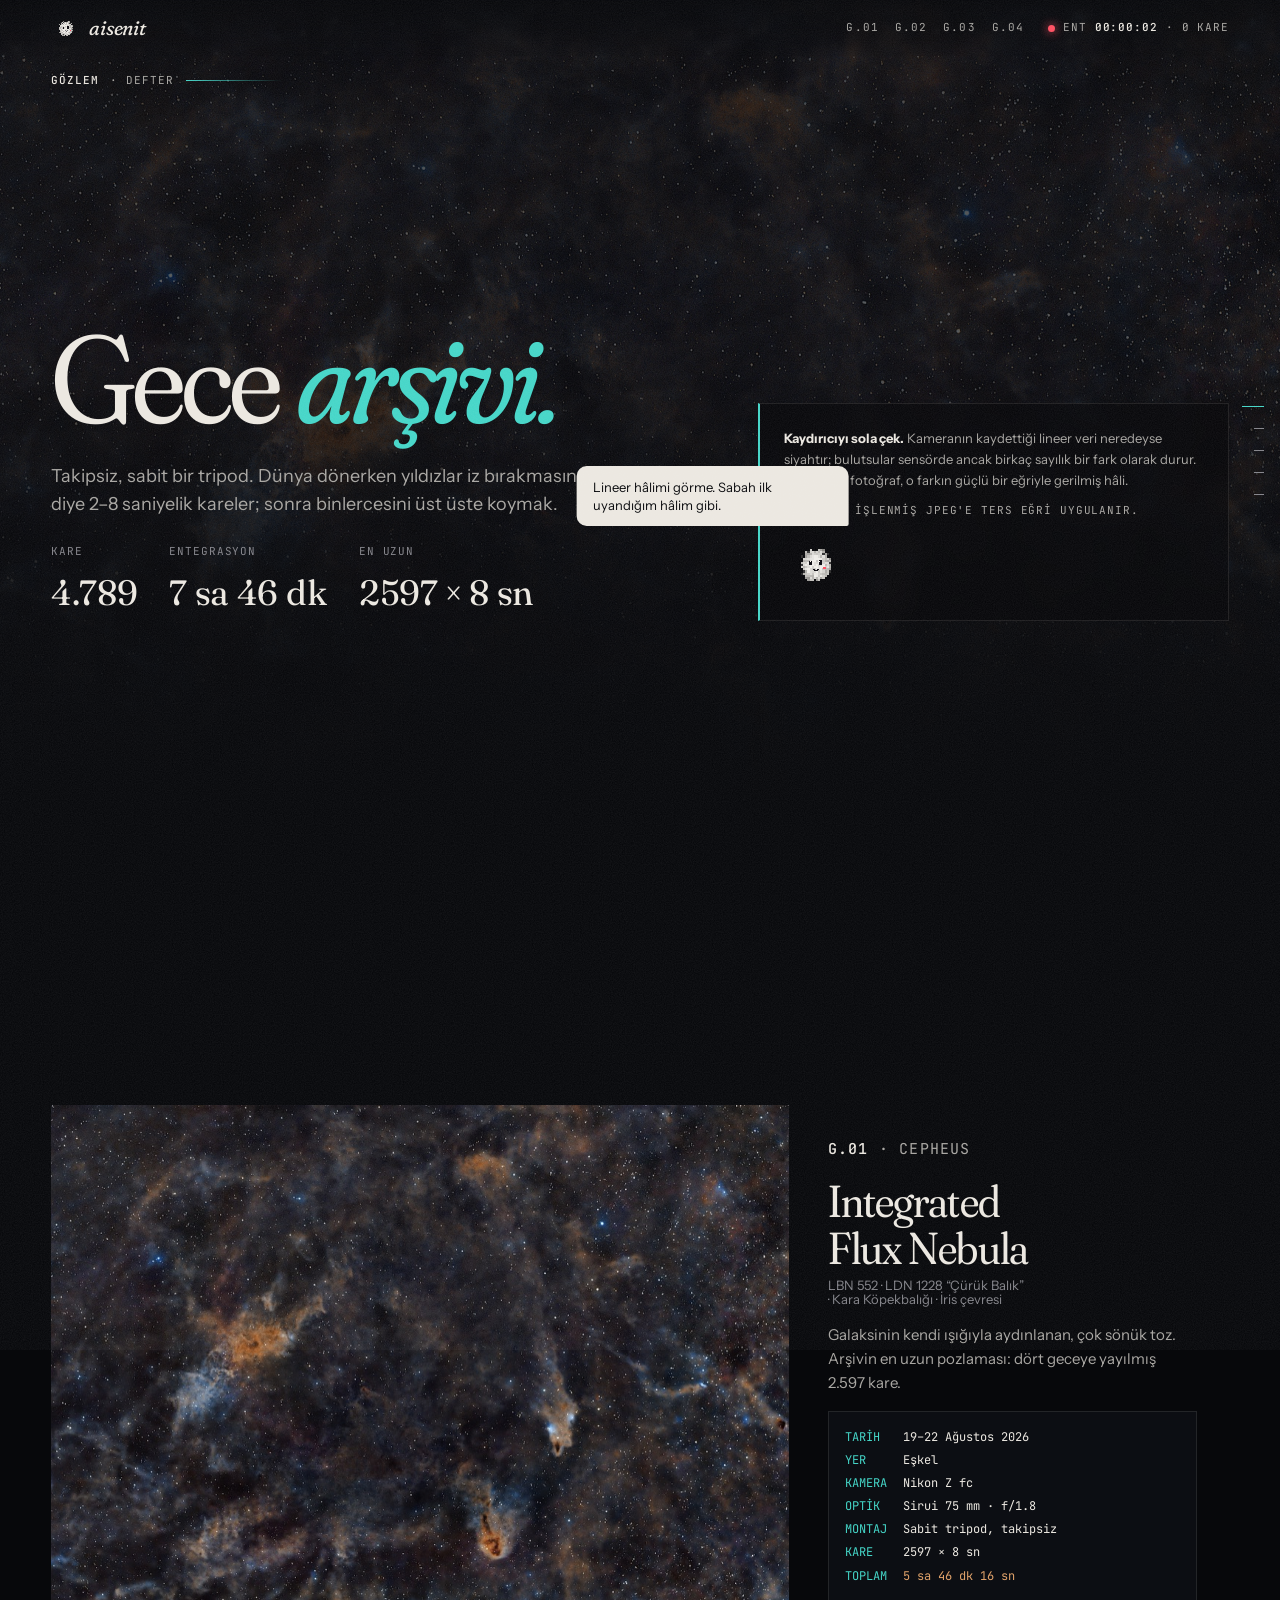
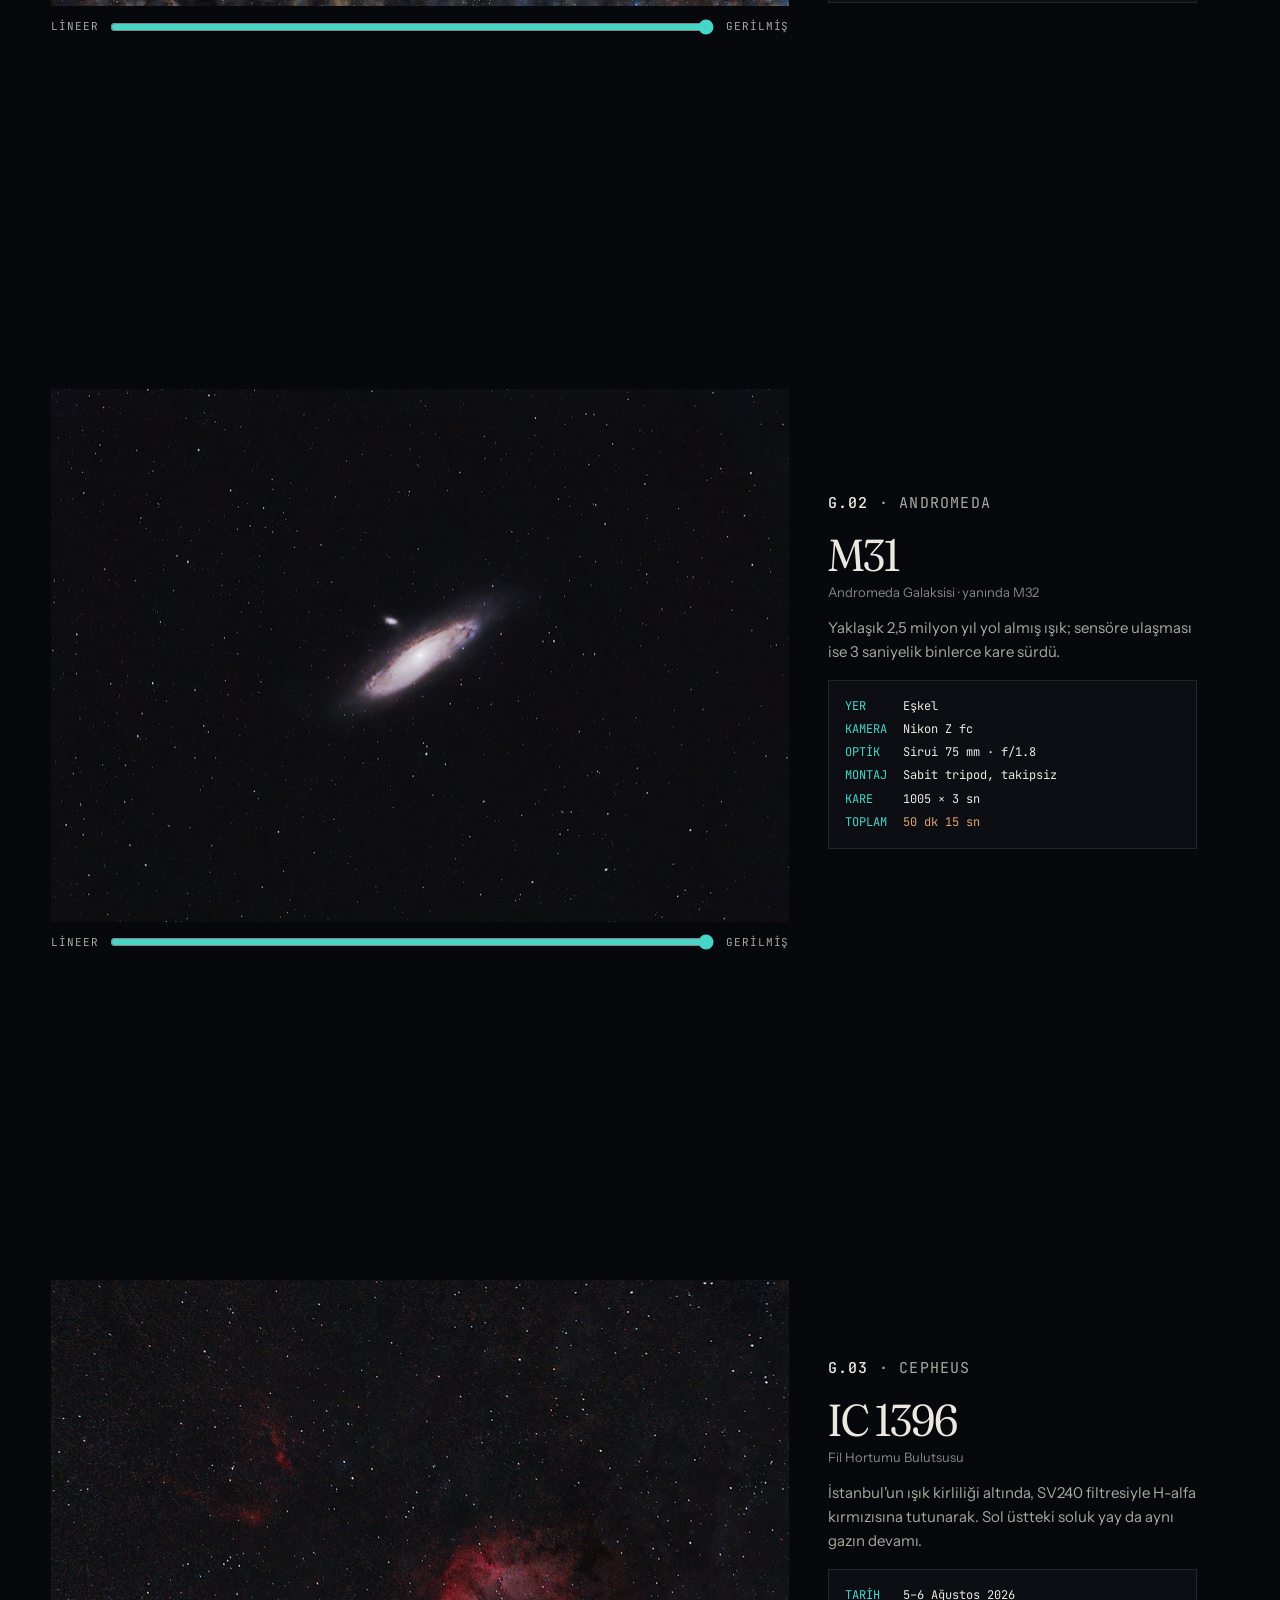
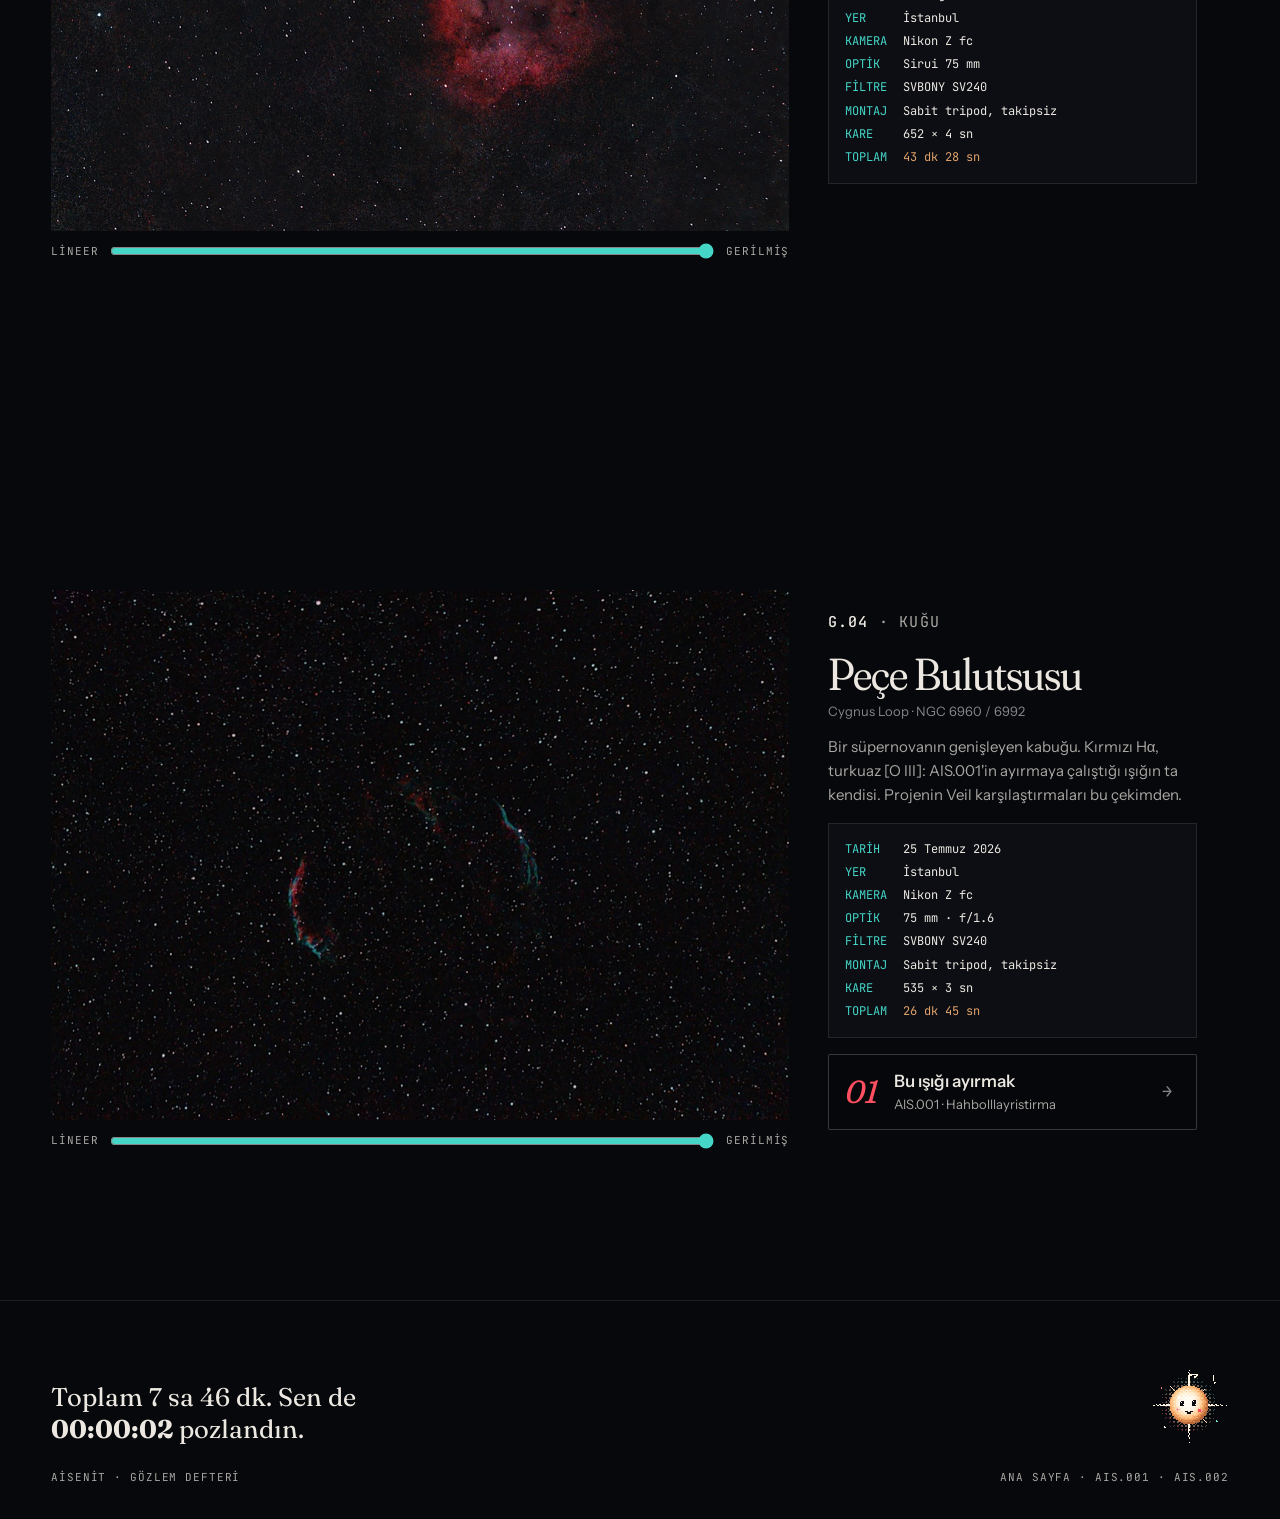
==== commit a0e03478: "Konum listesini, yanlış fikir cümlesini ve maskot notunu kaldır Co-Authored-By: Claude Opus 5.5 <nor" ====
--- a/gozlem/index.html
+++ b/gozlem/index.html
@@ -44,7 +44,7 @@
       <p class="kunye veri"><b>GÖZLEM</b> · defter</p>
       <div class="gozlem-kapak-metin">
         <h1 data-belir>Gece <em class="italik">arşivi.</em></h1>
-        <p data-belir style="--sira:1">Takipsiz, sabit bir tripod. Dünya dönerken yıldızlar iz bırakmasın diye 2–8 saniyelik kareler; sonra binlercesini üst üste koymak. İstanbul'un ışıklı göğünden ve Eşkel'in daha karanlık göğünden dört hedef.</p>
+        <p data-belir style="--sira:1">Takipsiz, sabit bir tripod. Dünya dönerken yıldızlar iz bırakmasın diye 2–8 saniyelik kareler; sonra binlercesini üst üste koymak.</p>
         <dl class="toplam veri" data-belir style="--sira:2">
           <div><dt>Kare</dt><dd>4.789</dd></div>
           <div><dt>Entegrasyon</dt><dd>7 sa 46 dk</dd></div>
--- a/assets/css/sayfalar/ana.css
+++ b/assets/css/sayfalar/ana.css
@@ -459,3 +459,15 @@
 .isik-2 {
   color: var(--isik-2);
 }
+
+/* Geniş ekran: metin sütunu metin kadar, görsel kalan alanı alır; iki yan
+   boşluk eşit kalır, ekranın bir yanında boşluk birikmez. */
+@media (min-width: 1400px) {
+  .proje {
+    grid-template-columns: minmax(0, 26rem) minmax(0, 1fr);
+    padding-inline: calc(var(--kenar) + 2rem);
+  }
+  .proje-002 {
+    grid-template-columns: minmax(0, 1fr) minmax(0, 26rem);
+  }
+}
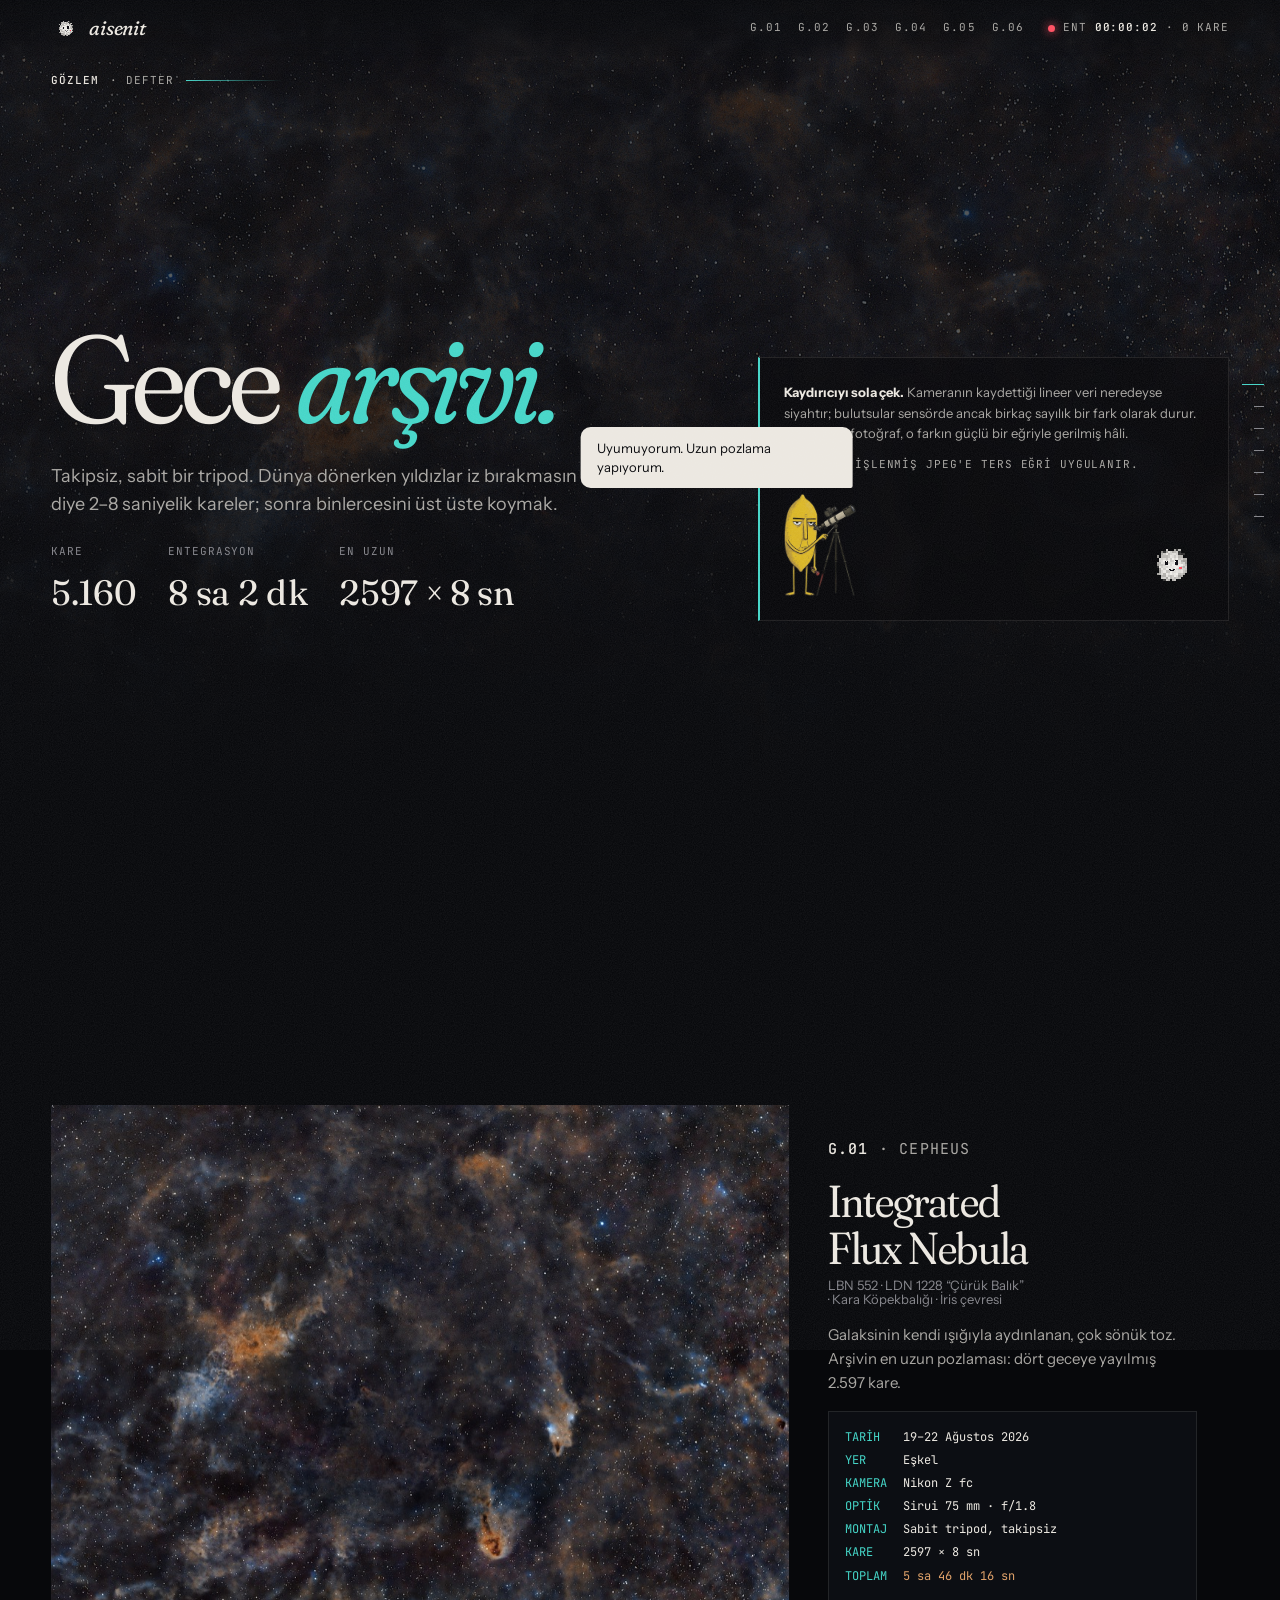
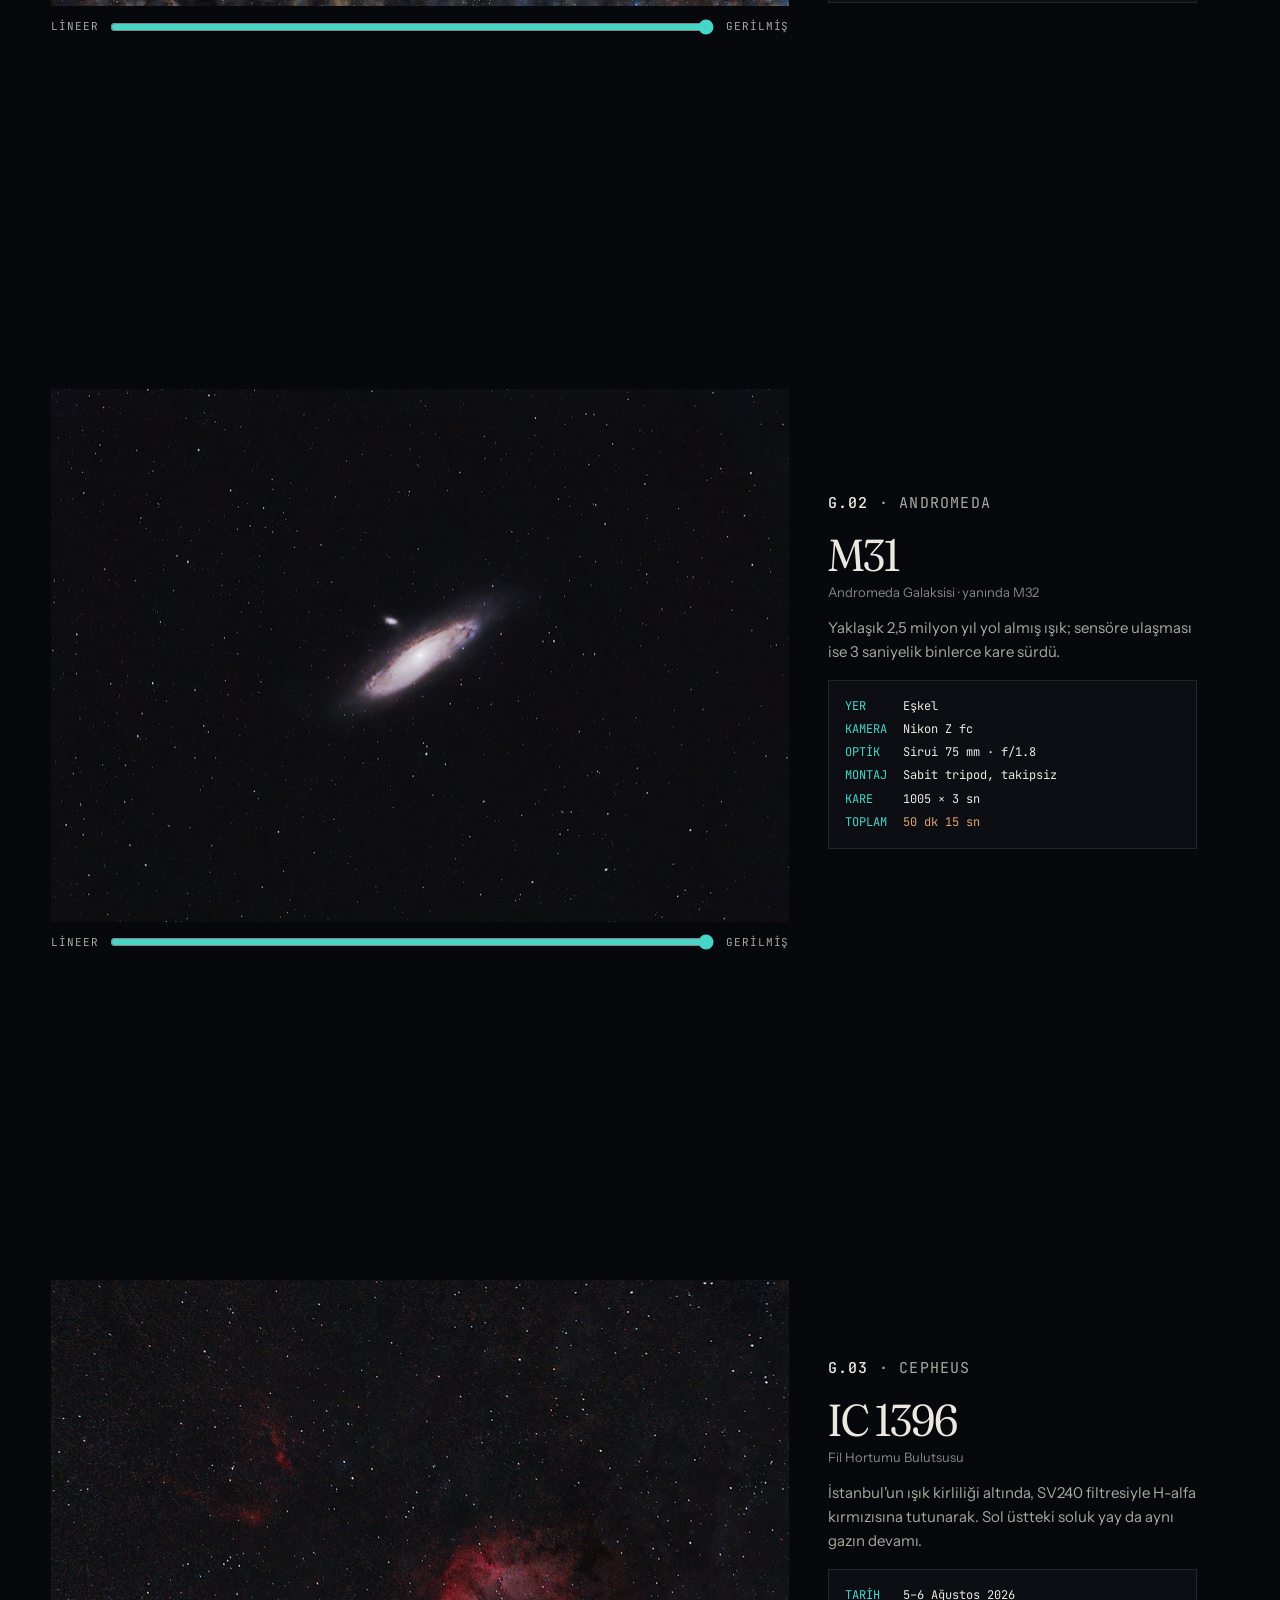
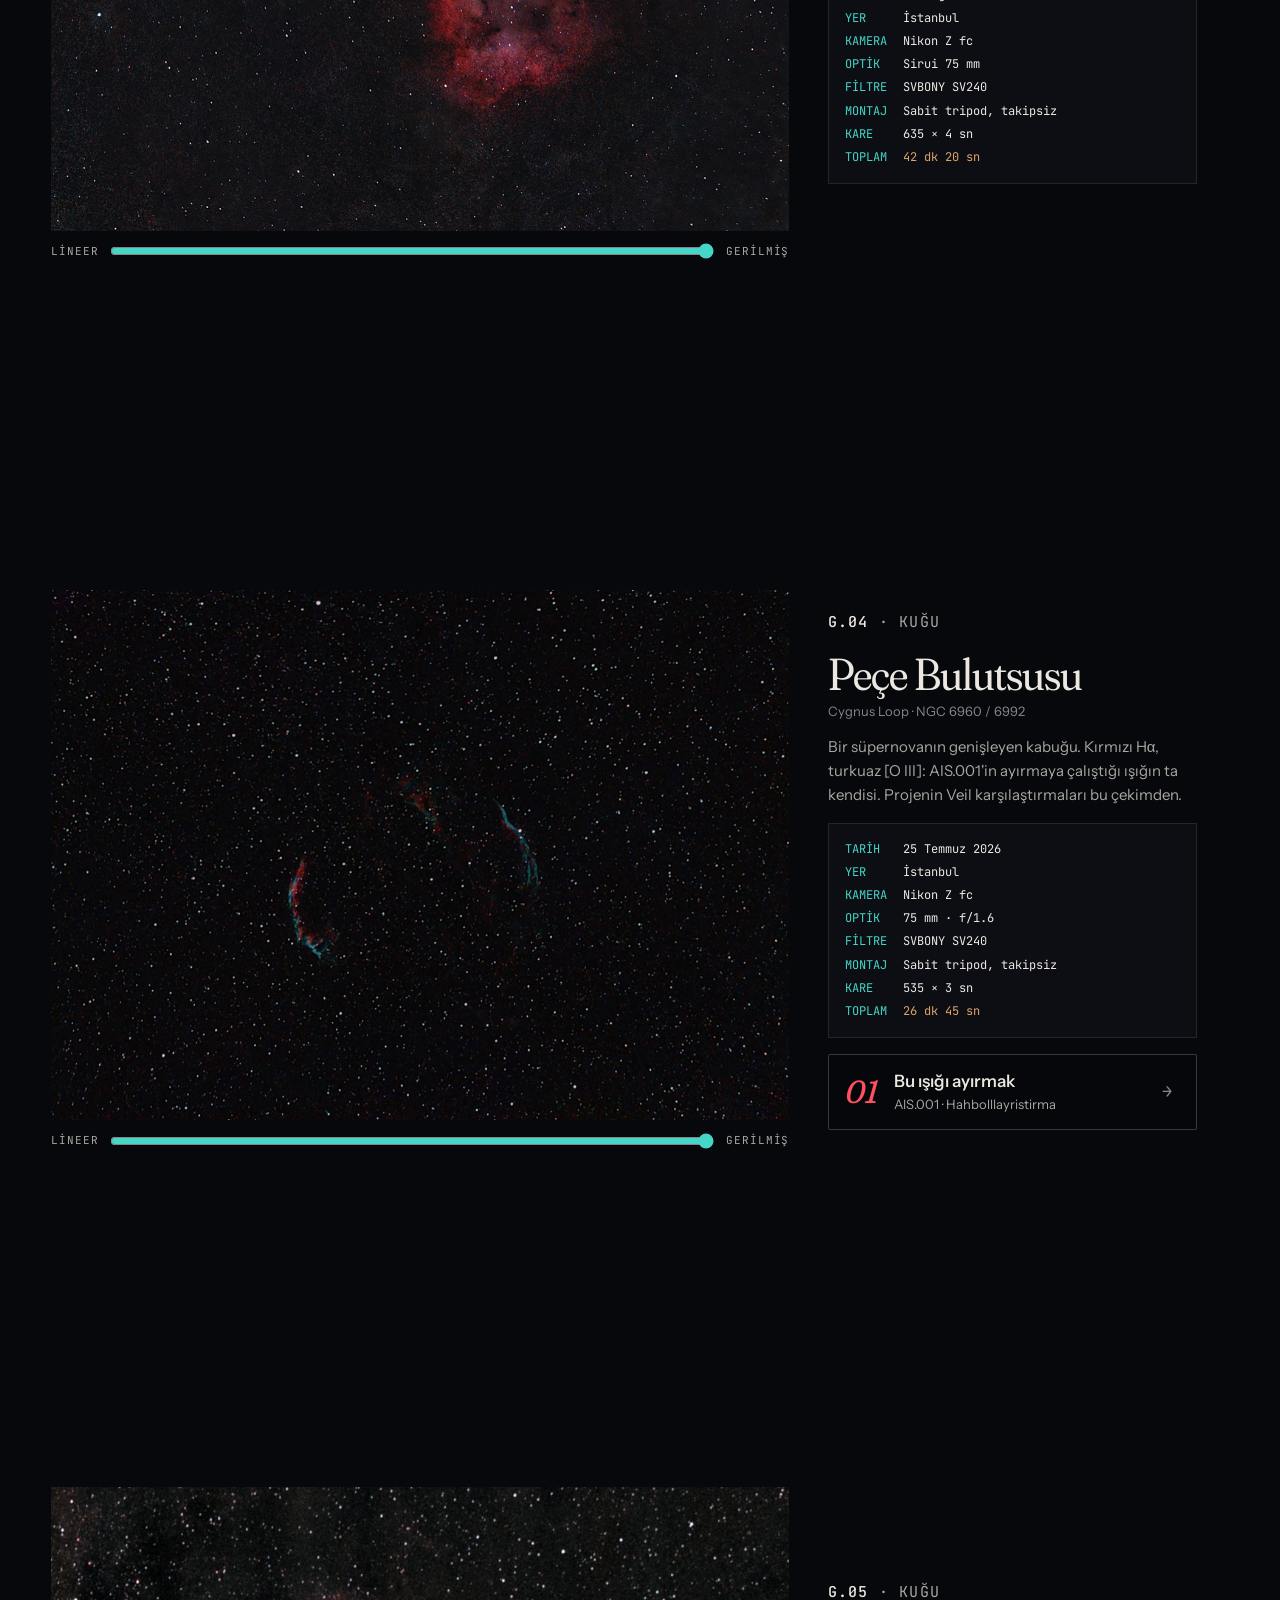
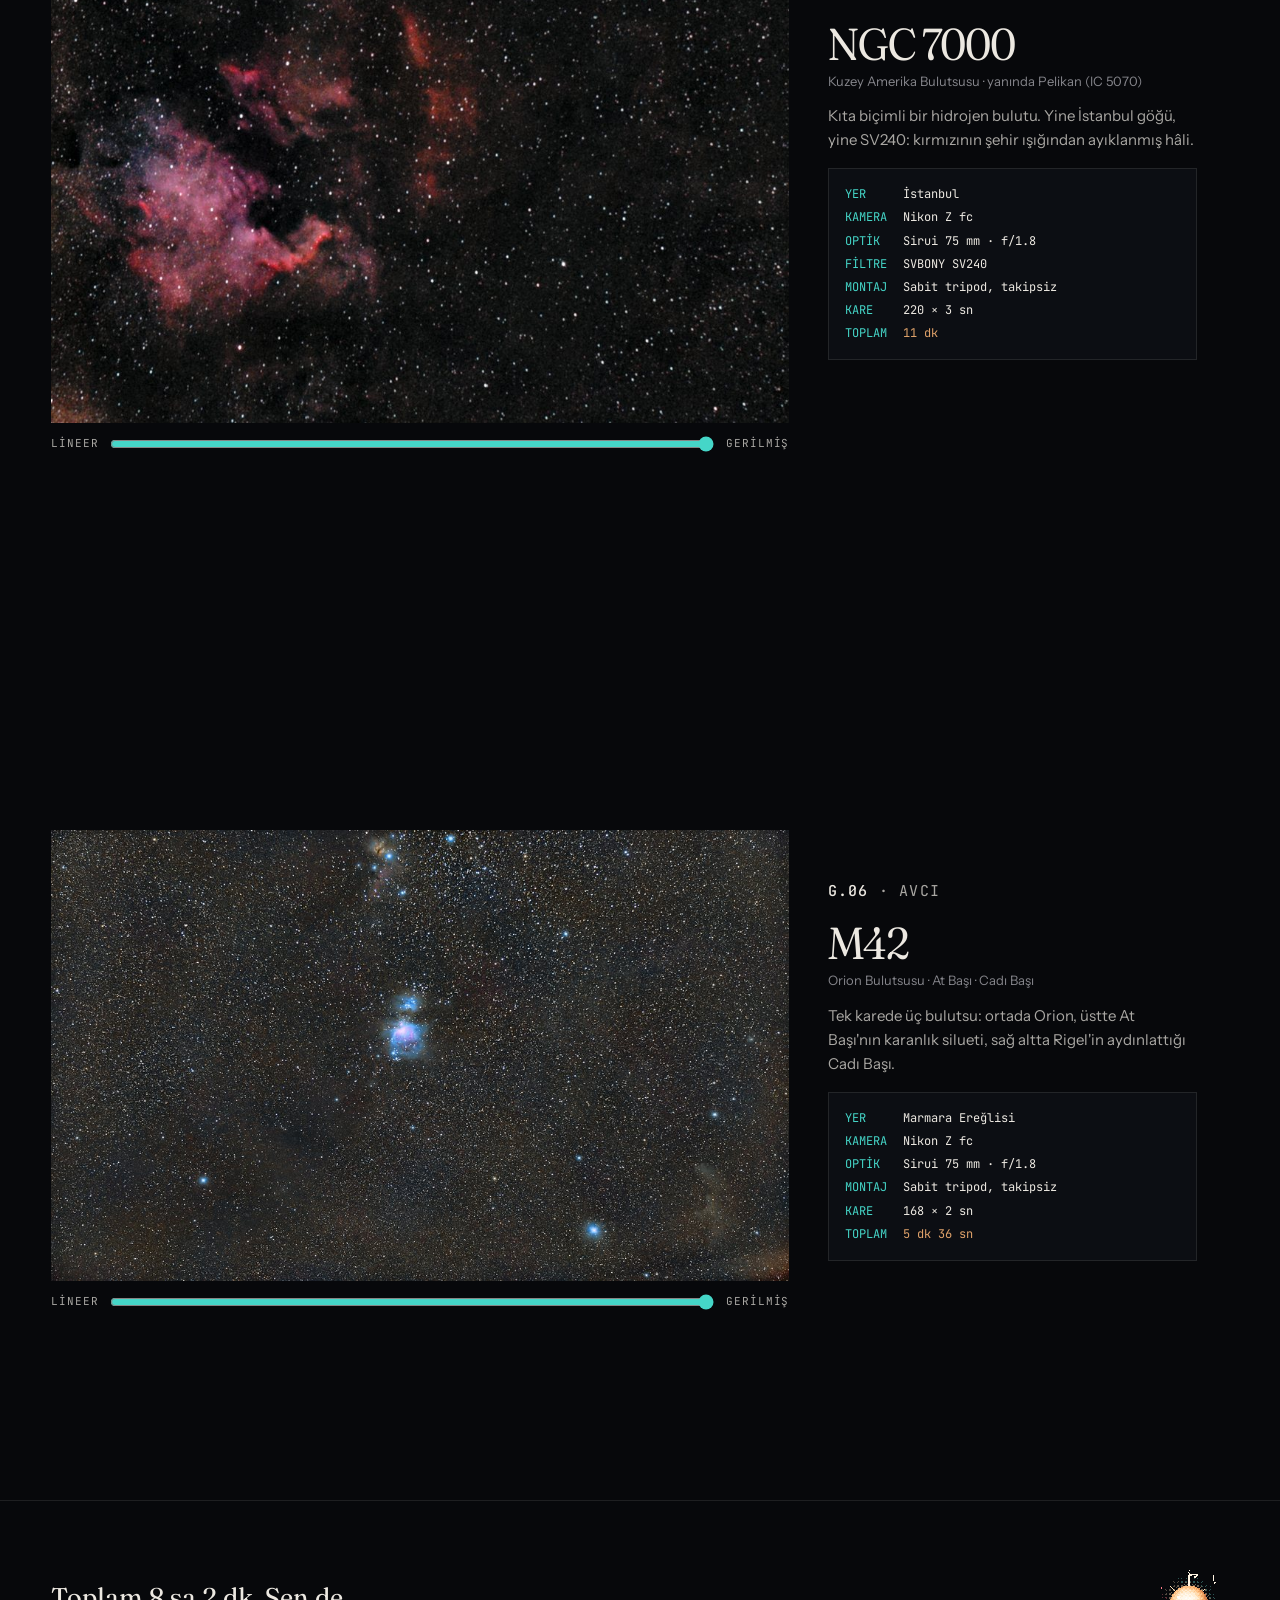
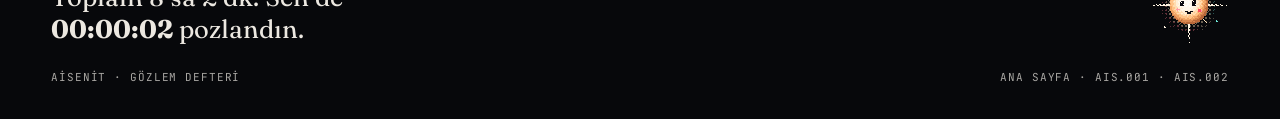
==== commit a5f78f3d: "Gözlem: iki yeni kare, misafir maskot, link önizlemesi" ====
--- a/gozlem/index.html
+++ b/gozlem/index.html
@@ -3,9 +3,20 @@
 <head>
   <meta charset="utf-8">
   <meta name="viewport" content="width=device-width, initial-scale=1">
-  <title>Gözlem defteri</title>
-  <meta name="description" content="Takipsiz, sabit bir tripodla İstanbul ve Eşkel'den toplanan dört astrofotoğraf: IFN, Andromeda, Fil Hortumu ve Peçe Bulutsusu.">
+  <title>Gözlem defteri · Aisenit</title>
+  <meta name="description" content="Takipsiz, sabit bir tripodla İstanbul, Eşkel ve Marmara Ereğlisi'nden toplanan altı astrofotoğraf: IFN, Andromeda, Fil Hortumu, Peçe, Kuzey Amerika ve Orion bulutsuları.">
   <meta name="theme-color" content="#07080b">
+  <meta property="og:type" content="website">
+  <meta property="og:site_name" content="Aisenit">
+  <meta property="og:url" content="https://wiseais.github.io/gozlem/">
+  <meta property="og:title" content="Gözlem defteri · Aisenit">
+  <meta property="og:description" content="Takipsiz bir tripodla altı hedef, 5.160 kare, 8 saatlik gece.">
+  <meta property="og:image" content="https://wiseais.github.io/assets/img/og.jpg">
+  <meta property="og:image:width" content="1200">
+  <meta property="og:image:height" content="630">
+  <meta property="og:image:alt" content="Integrated Flux Nebula: kahverengi ve mavi toz bulutları">
+  <meta property="og:locale" content="tr_TR">
+  <meta name="twitter:card" content="summary_large_image">
   <link rel="icon" href="/assets/img/favicon.svg" type="image/svg+xml">
   <link rel="preconnect" href="https://fonts.googleapis.com">
   <link rel="preconnect" href="https://fonts.gstatic.com" crossorigin>
@@ -25,6 +36,8 @@
       <a href="#andromeda">G.02</a>
       <a href="#hortum">G.03</a>
       <a href="#veil">G.04</a>
+      <a href="#ngc7000">G.05</a>
+      <a href="#m42">G.06</a>
     </nav>
     <p class="entegrasyon veri" data-entegrasyon title="Bu sayfada geçirdiğin süre. Her 4 saniye bir kare sayılır.">
       <span class="uzun">ENT</span> <b data-sure>00:00:00</b> <span class="uzun">· <span data-kare>0</span> kare</span>
@@ -37,6 +50,8 @@
     <li><a href="#andromeda"><span>G.02 · M31</span></a></li>
     <li><a href="#hortum"><span>G.03 · IC 1396</span></a></li>
     <li><a href="#veil"><span>G.04 · Veil</span></a></li>
+    <li><a href="#ngc7000"><span>G.05 · NGC 7000</span></a></li>
+    <li><a href="#m42"><span>G.06 · M42</span></a></li>
   </ol>
 
   <main id="icerik">
@@ -46,16 +61,21 @@
         <h1 data-belir>Gece <em class="italik">arşivi.</em></h1>
         <p data-belir style="--sira:1">Takipsiz, sabit bir tripod. Dünya dönerken yıldızlar iz bırakmasın diye 2–8 saniyelik kareler; sonra binlercesini üst üste koymak.</p>
         <dl class="toplam veri" data-belir style="--sira:2">
-          <div><dt>Kare</dt><dd>4.789</dd></div>
-          <div><dt>Entegrasyon</dt><dd>7 sa 46 dk</dd></div>
+          <div><dt>Kare</dt><dd>5.160</dd></div>
+          <div><dt>Entegrasyon</dt><dd>8 sa 2 dk</dd></div>
           <div><dt>En uzun</dt><dd>2597 × 8 sn</dd></div>
         </dl>
       </div>
       <div class="ipucu" data-belir style="--sira:3">
         <p><b>Kaydırıcıyı sola çek.</b> Kameranın kaydettiği lineer veri neredeyse siyahtır; bulutsular sensörde ancak birkaç sayılık bir fark olarak durur. Gördüğün fotoğraf, o farkın güçlü bir eğriyle gerilmiş hâli.</p>
         <p class="veri">Temsilî: işlenmiş JPEG'e ters eğri uygulanır.</p>
-        <ais-maskot faz="ais" boyut="64" konus kendiliginden
-          data-sozler='["Lineer hâlimi görme. Sabah ilk uyandığım hâlim gibi.","Ben de bu fotoğraflar gibiyim: önce siyah, sonra gerdirince bir şeyler çıkıyor."]'></ais-maskot>
+        <div class="ipucu-maskotlar">
+          <limon-maskot class="limon" title="Limon · misafir gözlemci" kendiliginden muhatap="#ipucu-ais"
+            data-sozler='["Uyumuyorum. Uzun pozlama yapıyorum.","Sarıyım diye yıldız sanmayın. Ben sadece bakıyorum.","Bulutsular da benim gibi: renk vermek için saatler istiyorlar."]'
+            data-karsilik="Gözün kapalı ama. Ben de sabahları aynısını söylüyorum."><img src="/assets/img/limon-teleskop.png" width="360" height="511" alt="Limon: teleskopla gözlem yapan, sıkılgın bakışlı limon maskot" loading="lazy"></limon-maskot>
+          <ais-maskot id="ipucu-ais" faz="ais" boyut="64" konus
+            data-sozler='["Lineer hâlimi görme. Sabah ilk uyandığım hâlim gibi.","Ben de bu fotoğraflar gibiyim: önce siyah, sonra gerdirince bir şeyler çıkıyor."]'></ais-maskot>
+        </div>
       </div>
     </section>
 
@@ -107,8 +127,8 @@
           <dt>OPTİK</dt><dd>Sirui 75 mm</dd>
           <dt>FİLTRE</dt><dd>SVBONY SV240</dd>
           <dt>MONTAJ</dt><dd>Sabit tripod, takipsiz</dd>
-          <dt>KARE</dt><dd>652 × 4 sn</dd>
-          <dt>TOPLAM</dt><dd class="toplam-sure">43 dk 28 sn</dd>
+          <dt>KARE</dt><dd>635 × 4 sn</dd>
+          <dt>TOPLAM</dt><dd class="toplam-sure">42 dk 20 sn</dd>
         </dl>
       </div>
     </section>
@@ -134,11 +154,46 @@
         </a>
       </div>
     </section>
+
+    <section class="ekran kayit" id="ngc7000" data-no="G.05">
+      <germe-foto data-belir src="/assets/img/gozlem/ngc7000-1000.jpg" buyuk="/assets/img/gozlem/ngc7000-2000.jpg" alt="Kuzey Amerika bulutsusu NGC 7000 ve sağında Pelikan bulutsusu: yoğun yıldız alanında pembe-kırmızı H-alfa bulutları"></germe-foto>
+      <div class="kayit-kunye">
+        <p class="veri" data-belir><b class="oiii">G.05</b> · Kuğu</p>
+        <h2 data-belir style="--sira:1">NGC 7000 <small>Kuzey Amerika Bulutsusu · yanında Pelikan (IC 5070)</small></h2>
+        <p data-belir style="--sira:2">Kıta biçimli bir hidrojen bulutu. Yine İstanbul göğü, yine SV240: kırmızının şehir ışığından ayıklanmış hâli.</p>
+        <dl class="fits-liste" data-belir style="--sira:3">
+          <dt>YER</dt><dd>İstanbul</dd>
+          <dt>KAMERA</dt><dd>Nikon Z fc</dd>
+          <dt>OPTİK</dt><dd>Sirui 75 mm · f/1.8</dd>
+          <dt>FİLTRE</dt><dd>SVBONY SV240</dd>
+          <dt>MONTAJ</dt><dd>Sabit tripod, takipsiz</dd>
+          <dt>KARE</dt><dd>220 × 3 sn</dd>
+          <dt>TOPLAM</dt><dd class="toplam-sure">11 dk</dd>
+        </dl>
+      </div>
+    </section>
+
+    <section class="ekran kayit" id="m42" data-no="G.06">
+      <germe-foto data-belir src="/assets/img/gozlem/m42-1000.jpg" buyuk="/assets/img/gozlem/m42-2400.jpg" alt="Orion bulutsusu M42 ortada mavi-pembe bir parıltı; üstte At Başı bulutsusu, sağ altta Cadı Başı bulutsusunun soluk mavi yayı"></germe-foto>
+      <div class="kayit-kunye">
+        <p class="veri" data-belir><b class="oiii">G.06</b> · Avcı</p>
+        <h2 data-belir style="--sira:1">M42 <small>Orion Bulutsusu · At Başı · Cadı Başı</small></h2>
+        <p data-belir style="--sira:2">Tek karede üç bulutsu: ortada Orion, üstte At Başı'nın karanlık silueti, sağ altta Rigel'in aydınlattığı Cadı Başı.</p>
+        <dl class="fits-liste" data-belir style="--sira:3">
+          <dt>YER</dt><dd>Marmara Ereğlisi</dd>
+          <dt>KAMERA</dt><dd>Nikon Z fc</dd>
+          <dt>OPTİK</dt><dd>Sirui 75 mm · f/1.8</dd>
+          <dt>MONTAJ</dt><dd>Sabit tripod, takipsiz</dd>
+          <dt>KARE</dt><dd>168 × 2 sn</dd>
+          <dt>TOPLAM</dt><dd class="toplam-sure">5 dk 36 sn</dd>
+        </dl>
+      </div>
+    </section>
   </main>
 
   <footer class="alt">
     <div class="alt-ust">
-      <p class="alt-soz">Toplam 7 sa 46 dk. Sen de <b data-sure>00:00:00</b> pozlandın.</p>
+      <p class="alt-soz">Toplam 8 sa 2 dk. Sen de <b data-sure>00:00:00</b> pozlandın.</p>
       <ais-maskot faz="aisenit" boyut="80" konus></ais-maskot>
     </div>
     <div class="alt-satir veri">
--- a/assets/css/site.css
+++ b/assets/css/site.css
@@ -1,5 +1,3 @@
-/* Sitenin tek stil girişi. Sıra önemli: belirteçler → temel → bileşenler.
-   Sayfaya özgü stiller sayfalar/ altında, ayrıca bağlanır. */
 @import url("tokens.css");
 @import url("base.css");
 @import url("components.css");
--- a/assets/css/sayfalar/ana.css
+++ b/assets/css/sayfalar/ana.css
@@ -1,8 +1,3 @@
-/* ==========================================================================
-   Ana sayfa: giriş istifi, proje ekranları (01), gözlem, maskot
-   ========================================================================== */
-
-/* ---- Giriş -------------------------------------------------------------- */
 .giris {
   padding: 0;
   align-content: end;
@@ -113,7 +108,6 @@
   }
 }
 
-/* ---- Proje ekranları (01): %90 estetik, %10 bilgi ----------------------- */
 .proje,
 .gozlem-ozet,
 .maskot-ekran {
@@ -180,8 +174,6 @@
   flex-wrap: wrap;
   gap: var(--a-2);
 }
-
-
 
 @media (max-width: 900px) {
   .proje,
@@ -196,7 +188,6 @@
   }
 }
 
-/* ---- Gözlem özeti ------------------------------------------------------- */
 .gozlem-ozet {
   grid-template-columns: minmax(0, 4fr) minmax(0, 8fr);
   gap: var(--a-8) clamp(var(--a-8), 4vw, var(--a-16));
@@ -324,7 +315,6 @@
   }
 }
 
-/* ---- Maskot ekranı ------------------------------------------------------ */
 .maskot-ekran {
   grid-template-columns: minmax(0, 5fr) minmax(0, 7fr);
   grid-template-areas:
@@ -460,8 +450,6 @@
   color: var(--isik-2);
 }
 
-/* Geniş ekran: metin sütunu metin kadar, görsel kalan alanı alır; iki yan
-   boşluk eşit kalır, ekranın bir yanında boşluk birikmez. */
 @media (min-width: 1400px) {
   .proje {
     grid-template-columns: minmax(0, 26rem) minmax(0, 1fr);
--- a/assets/css/sayfalar/gozlem.css
+++ b/assets/css/sayfalar/gozlem.css
@@ -1,7 +1,3 @@
-/* ==========================================================================
-   Gözlem defteri: her kare bir ekran, her ekranın künyesi gerçek
-   ========================================================================== */
-
 .gozlem-kapak {
   grid-template-columns: minmax(0, 7fr) minmax(0, 5fr);
   gap: var(--a-12);
@@ -9,7 +5,6 @@
   overflow: hidden;
 }
 
-/* Defter, en uzun pozlamasıyla açılır */
 .gozlem-kapak::before {
   content: "";
   position: absolute;
@@ -72,7 +67,27 @@
   color: var(--isik);
 }
 
-/* ---- Tek kare ekranı ---------------------------------------------------- */
+.ipucu-maskotlar {
+  display: flex;
+  align-items: flex-end;
+  justify-content: space-between;
+  margin-top: var(--a-2);
+}
+
+.limon {
+  position: relative;
+  display: block;
+  width: 4.5rem;
+  cursor: pointer;
+}
+
+.limon img {
+  display: block;
+  width: 100%;
+  height: auto;
+  filter: saturate(0.8) brightness(0.92);
+}
+
 .kayit {
   padding-right: calc(var(--kenar) + 2rem);
   grid-template-columns: minmax(0, 8fr) minmax(16rem, 4fr);
@@ -128,7 +143,6 @@
   color: var(--toz);
 }
 
-/* ---- <germe-foto> ------------------------------------------------------- */
 germe-foto {
   display: grid;
   gap: var(--a-3);
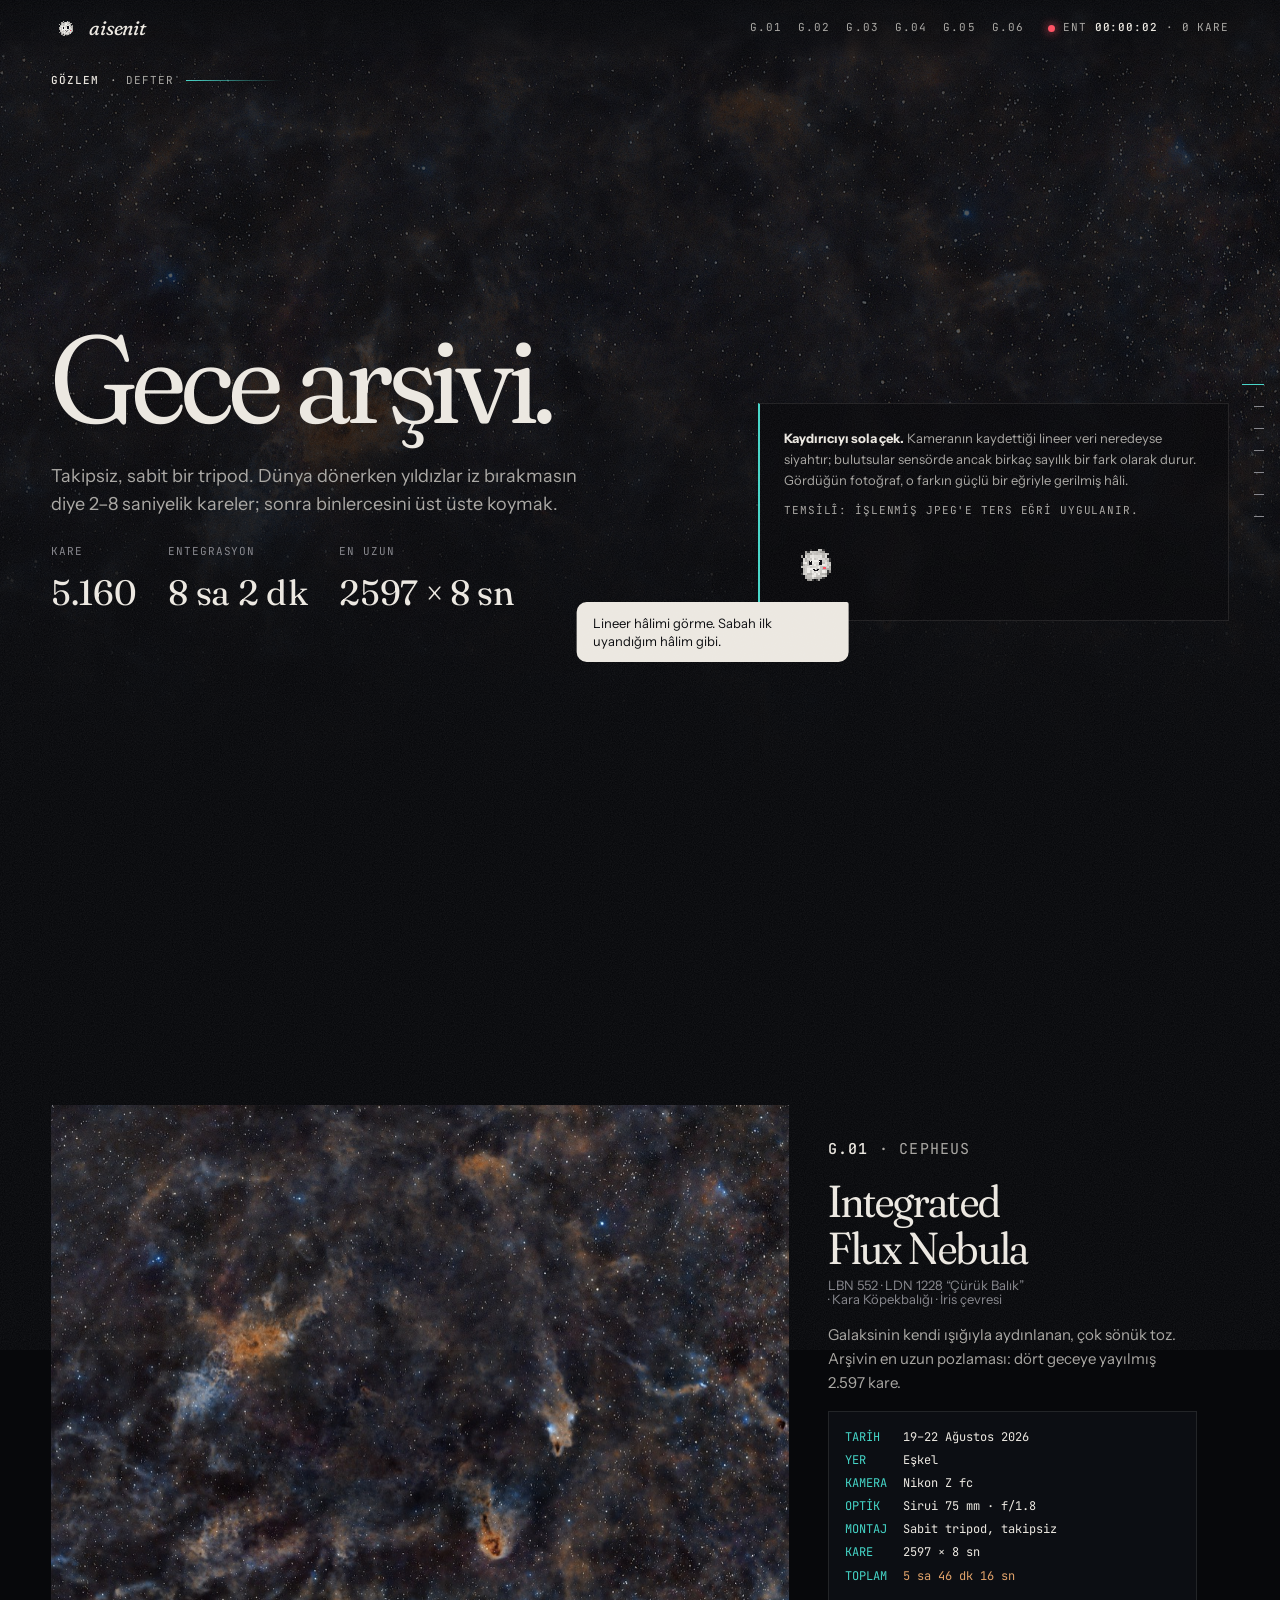
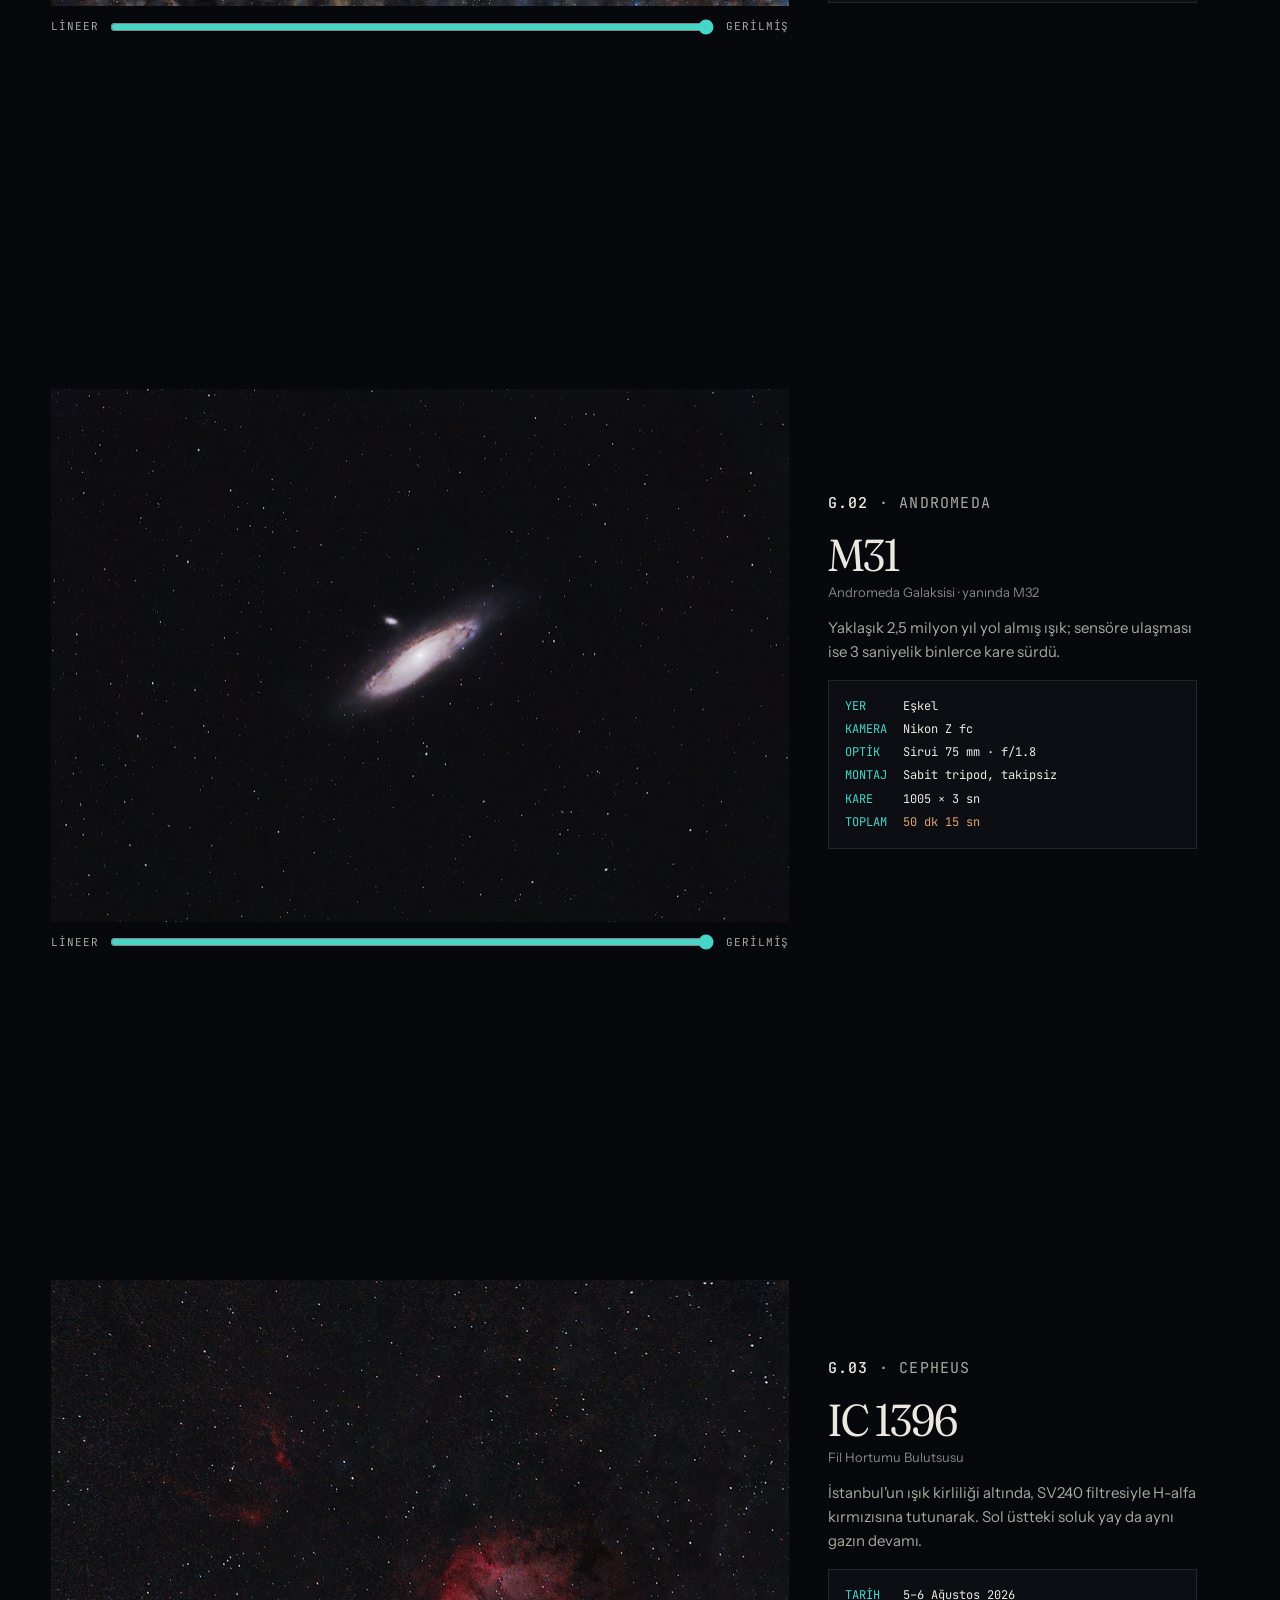
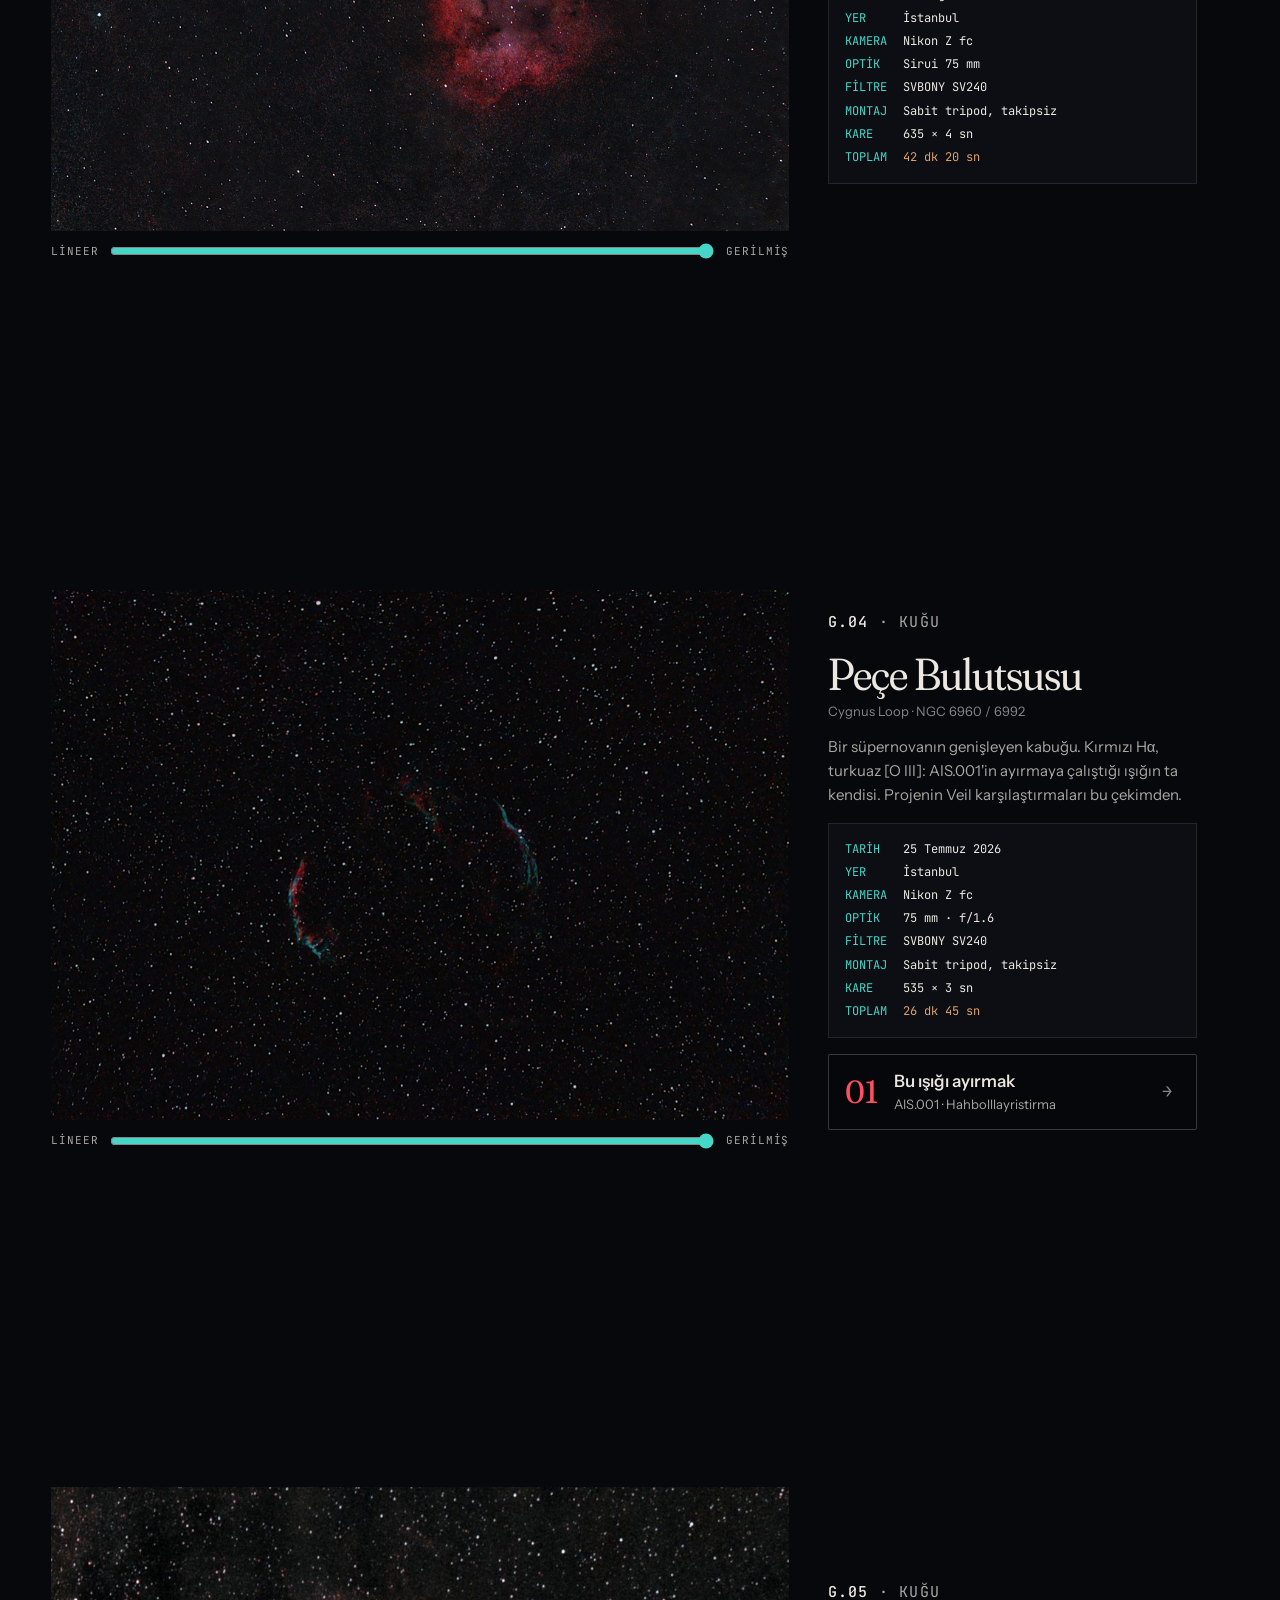
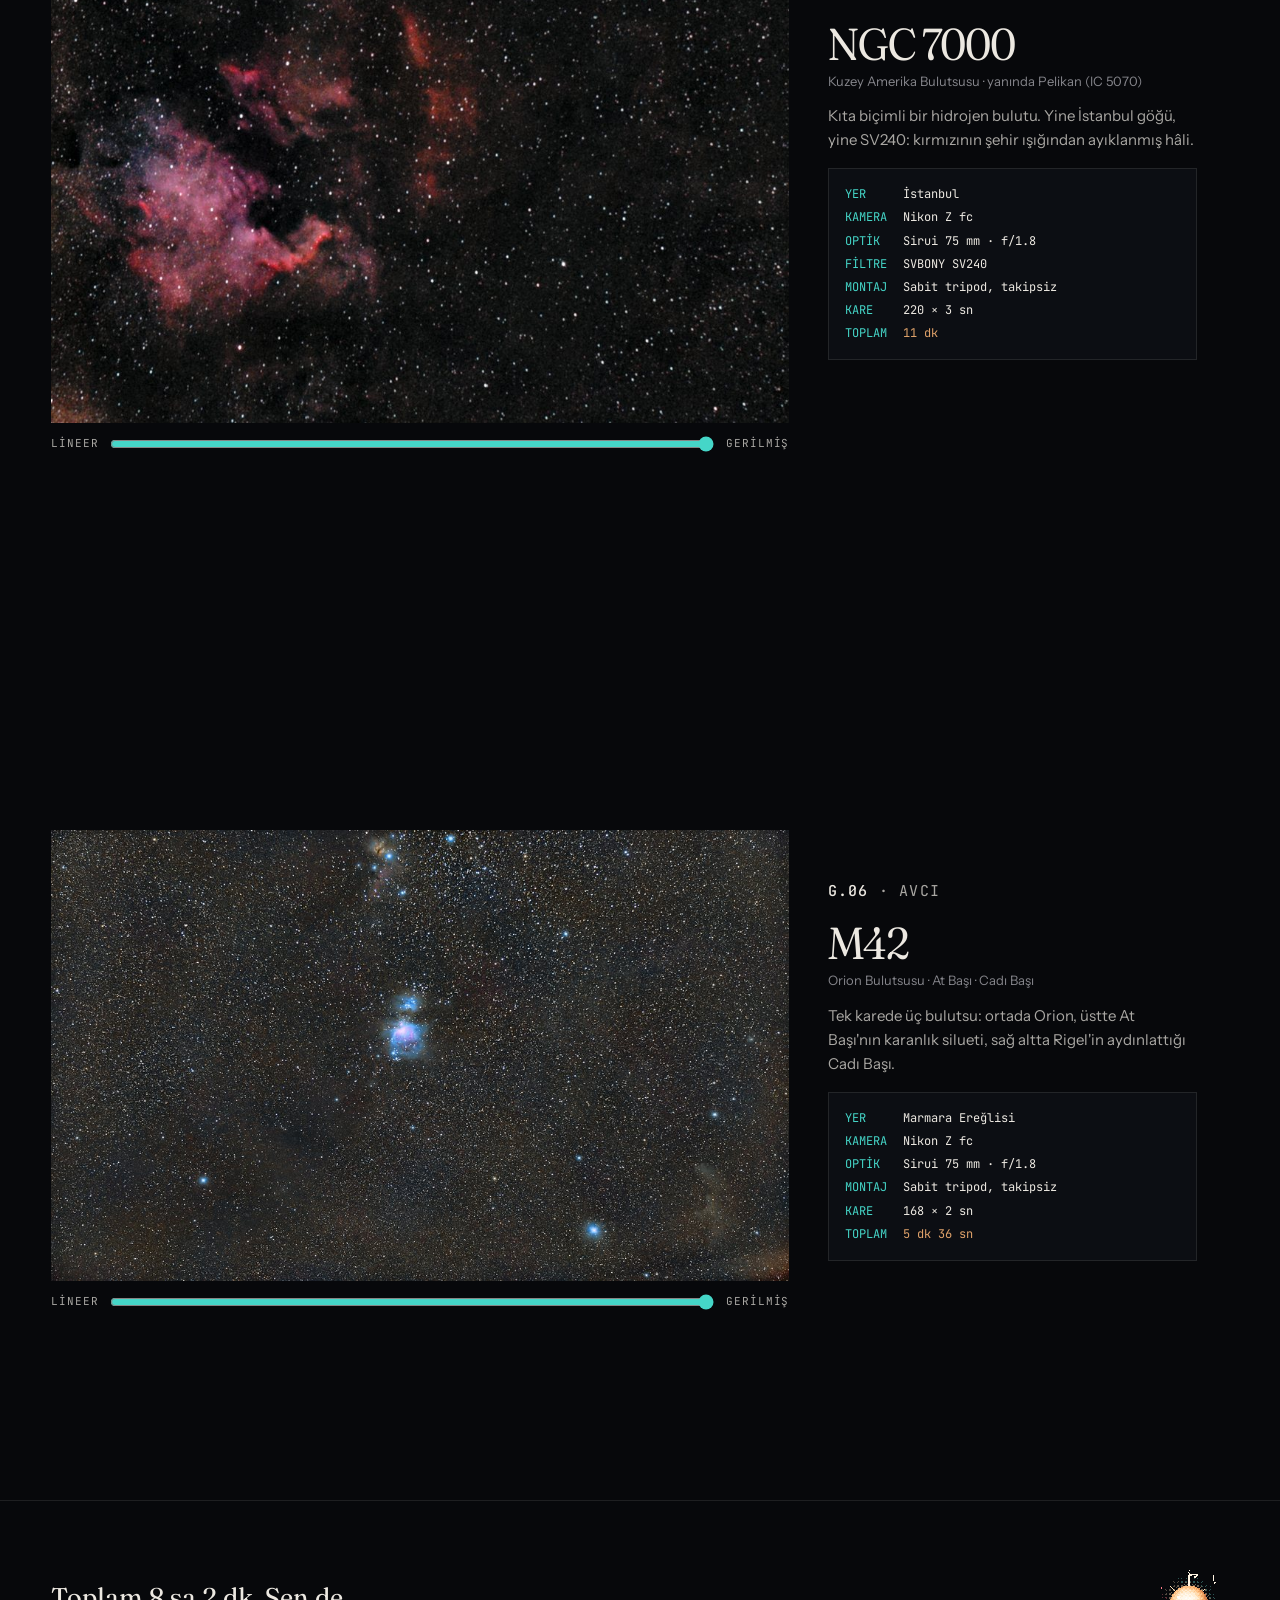
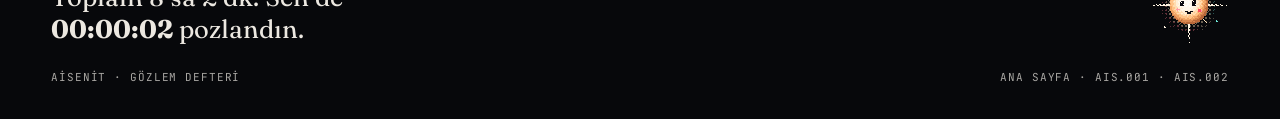
==== commit 0f60a9f1: "Krallık gerçek kareler, galeri ve yeni metinler" ====
--- a/gozlem/index.html
+++ b/gozlem/index.html
@@ -21,10 +21,10 @@
   <link rel="preconnect" href="https://fonts.googleapis.com">
   <link rel="preconnect" href="https://fonts.gstatic.com" crossorigin>
   <link rel="stylesheet" href="https://fonts.googleapis.com/css2?family=Fraunces:ital,opsz,wght,SOFT,WONK@0,9..144,300..700,0..100,0..1;1,9..144,300..700,0..100,0..1&family=Instrument+Sans:wght@400..600&family=JetBrains+Mono:wght@400;500&display=swap">
-  <link rel="stylesheet" href="/assets/css/site.css">
-  <link rel="stylesheet" href="/assets/css/sayfalar/ana.css">
-  <link rel="stylesheet" href="/assets/css/sayfalar/gozlem.css">
-  <script type="module" src="/assets/js/main.js"></script>
+  <link rel="stylesheet" href="/assets/css/site.css?v=20261121g">
+  <link rel="stylesheet" href="/assets/css/sayfalar/ana.css?v=20261121g">
+  <link rel="stylesheet" href="/assets/css/sayfalar/gozlem.css?v=20261121g">
+  <script type="module" src="/assets/js/main.js?v=20261121g"></script>
 </head>
 <body style="--vurgu: var(--oiii)">
   <a class="atla" href="#icerik">İçeriğe geç</a>
@@ -58,7 +58,7 @@
     <section class="ekran gozlem-kapak" id="kapak">
       <p class="kunye veri"><b>GÖZLEM</b> · defter</p>
       <div class="gozlem-kapak-metin">
-        <h1 data-belir>Gece <em class="italik">arşivi.</em></h1>
+        <h1 data-belir>Gece arşivi.</h1>
         <p data-belir style="--sira:1">Takipsiz, sabit bir tripod. Dünya dönerken yıldızlar iz bırakmasın diye 2–8 saniyelik kareler; sonra binlercesini üst üste koymak.</p>
         <dl class="toplam veri" data-belir style="--sira:2">
           <div><dt>Kare</dt><dd>5.160</dd></div>
@@ -69,13 +69,8 @@
       <div class="ipucu" data-belir style="--sira:3">
         <p><b>Kaydırıcıyı sola çek.</b> Kameranın kaydettiği lineer veri neredeyse siyahtır; bulutsular sensörde ancak birkaç sayılık bir fark olarak durur. Gördüğün fotoğraf, o farkın güçlü bir eğriyle gerilmiş hâli.</p>
         <p class="veri">Temsilî: işlenmiş JPEG'e ters eğri uygulanır.</p>
-        <div class="ipucu-maskotlar">
-          <limon-maskot class="limon" title="Limon · misafir gözlemci" kendiliginden muhatap="#ipucu-ais"
-            data-sozler='["Uyumuyorum. Uzun pozlama yapıyorum.","Sarıyım diye yıldız sanmayın. Ben sadece bakıyorum.","Bulutsular da benim gibi: renk vermek için saatler istiyorlar."]'
-            data-karsilik="Gözün kapalı ama. Ben de sabahları aynısını söylüyorum."><img src="/assets/img/limon-teleskop.png" width="360" height="511" alt="Limon: teleskopla gözlem yapan, sıkılgın bakışlı limon maskot" loading="lazy"></limon-maskot>
-          <ais-maskot id="ipucu-ais" faz="ais" boyut="64" konus
-            data-sozler='["Lineer hâlimi görme. Sabah ilk uyandığım hâlim gibi.","Ben de bu fotoğraflar gibiyim: önce siyah, sonra gerdirince bir şeyler çıkıyor."]'></ais-maskot>
-        </div>
+        <ais-maskot faz="ais" boyut="64" konus kendiliginden
+          data-sozler='["Lineer hâlimi görme. Sabah ilk uyandığım hâlim gibi.","Ben de bu fotoğraflar gibiyim: önce siyah, sonra gerdirince bir şeyler çıkıyor."]'></ais-maskot>
       </div>
     </section>
 
--- a/assets/css/site.css
+++ b/assets/css/site.css
@@ -1,3 +1,3 @@
-@import url("tokens.css");
-@import url("base.css");
-@import url("components.css");
+@import url("tokens.css?v=20261121g");
+@import url("base.css?v=20261121g");
+@import url("components.css?v=20261121g");
--- a/assets/css/sayfalar/ana.css
+++ b/assets/css/sayfalar/ana.css
@@ -52,10 +52,6 @@
   line-height: 1.2;
 }
 
-.giris-soz em {
-  color: var(--toz);
-}
-
 .giris-not {
   color: var(--isik-2);
   max-width: 34ch;
@@ -94,20 +90,6 @@
   color: var(--isik);
 }
 
-.giris-maskot {
-  position: absolute;
-  right: var(--kenar);
-  bottom: var(--a-12);
-}
-
-@media (max-width: 760px) {
-  .giris-maskot {
-    bottom: auto;
-    top: calc(var(--ust-bar) + var(--a-12));
-    --boyut: 64px !important;
-  }
-}
-
 .proje,
 .gozlem-ozet,
 .maskot-ekran {
@@ -156,12 +138,6 @@
 
 .proje h2 {
   font-size: var(--t-buyuk);
-}
-
-.proje h2 em,
-.gozlem-bas h2 em,
-.maskot-bas h2 em {
-  color: var(--vurgu);
 }
 
 .proje-ozet {
@@ -413,8 +389,7 @@
 
 .faz h3 {
   font-size: 1.9rem;
-  font-style: italic;
-  font-variation-settings: "SOFT" 100, "WONK" 1, "opsz" 72;
+  font-variation-settings: "SOFT" 60, "WONK" 0, "opsz" 72;
 }
 
 .faz > p:last-child {
@@ -430,7 +405,6 @@
   grid-area: not;
   max-width: 52ch;
   font-family: var(--font-baslik);
-  font-style: italic;
   font-size: 1.125rem;
   color: var(--isik-2);
 }
@@ -459,3 +433,59 @@
     grid-template-columns: minmax(0, 1fr) minmax(0, 26rem);
   }
 }
+
+.krallik-kare {
+  position: relative;
+  align-self: center;
+  width: 100%;
+  aspect-ratio: 2000 / 1250;
+  margin: 0;
+}
+
+.krallik-kare img {
+  display: block;
+  width: 100%;
+  height: 100%;
+  object-fit: cover;
+  filter: saturate(0.95) contrast(1.02);
+
+  mask-image: linear-gradient(to right, transparent, #000 9%, #000 91%, transparent), linear-gradient(to bottom, transparent, #000 11%, #000 89%, transparent);
+  mask-composite: intersect;
+  -webkit-mask-image: linear-gradient(to right, transparent, #000 9%, #000 91%, transparent), linear-gradient(to bottom, transparent, #000 11%, #000 89%, transparent);
+  -webkit-mask-composite: source-in;
+}
+
+.krallik-etiket {
+  position: absolute;
+  left: 9%;
+  bottom: 4%;
+  margin: 0;
+  font-size: 0.6875rem;
+  letter-spacing: 0.14em;
+  text-transform: uppercase;
+  color: var(--isik-3);
+}
+
+.krallik-fener {
+  position: absolute;
+  left: 52%;
+  top: 43%;
+  width: 14%;
+  aspect-ratio: 1;
+  transform: translate(-50%, -50%);
+  background: radial-gradient(circle, rgba(255, 210, 154, 0.32), rgba(224, 162, 106, 0.12) 35%, transparent 68%);
+  mix-blend-mode: screen;
+  pointer-events: none;
+  animation: fener-titre 3.4s ease-in-out infinite;
+}
+
+@keyframes fener-titre {
+  0%, 100% { opacity: 0.85; }
+  40% { opacity: 1; }
+  55% { opacity: 0.7; }
+  70% { opacity: 0.95; }
+}
+
+@media (prefers-reduced-motion: reduce) {
+  .krallik-fener { animation: none; }
+}
--- a/assets/css/sayfalar/gozlem.css
+++ b/assets/css/sayfalar/gozlem.css
@@ -34,10 +34,6 @@
   letter-spacing: -0.035em;
 }
 
-.gozlem-kapak h1 em {
-  color: var(--oiii);
-}
-
 .gozlem-kapak-metin {
   display: grid;
   gap: var(--a-6);
@@ -65,27 +61,6 @@
 
 .ipucu b {
   color: var(--isik);
-}
-
-.ipucu-maskotlar {
-  display: flex;
-  align-items: flex-end;
-  justify-content: space-between;
-  margin-top: var(--a-2);
-}
-
-.limon {
-  position: relative;
-  display: block;
-  width: 4.5rem;
-  cursor: pointer;
-}
-
-.limon img {
-  display: block;
-  width: 100%;
-  height: auto;
-  filter: saturate(0.8) brightness(0.92);
 }
 
 .kayit {
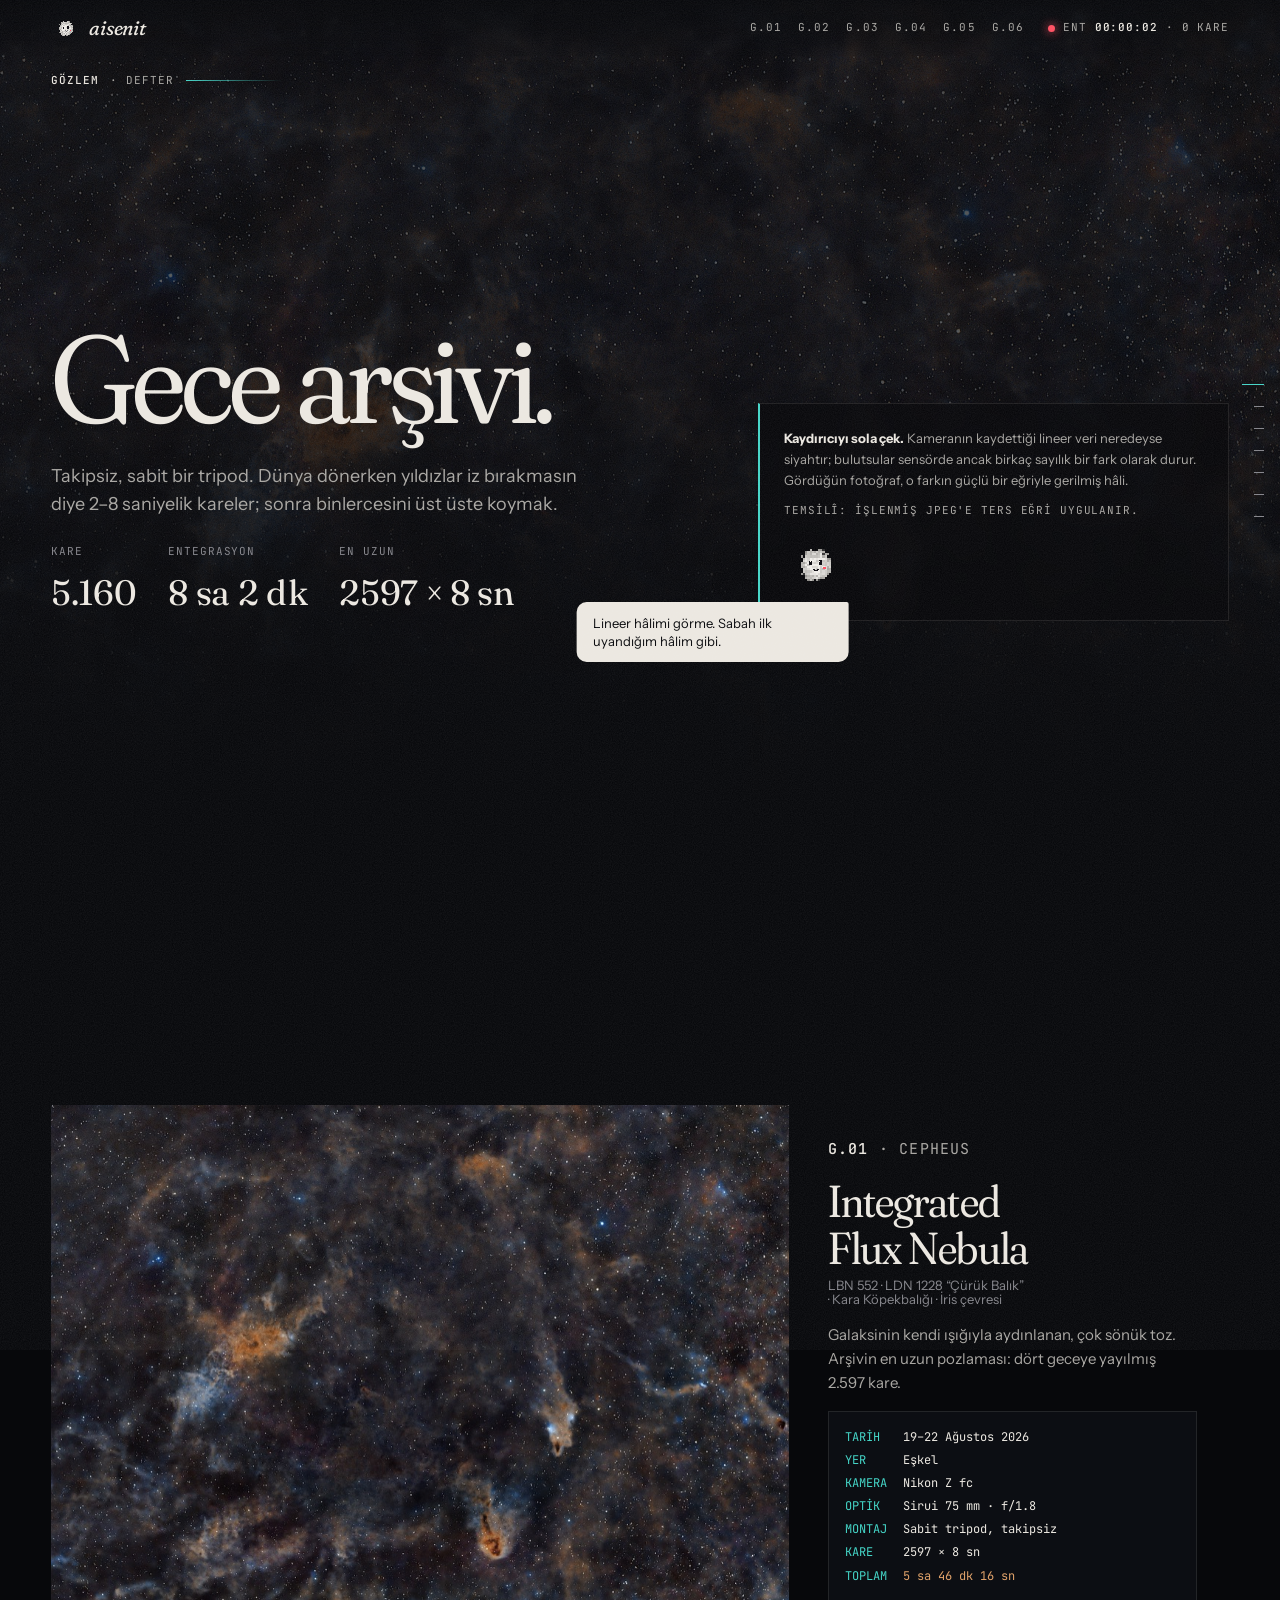
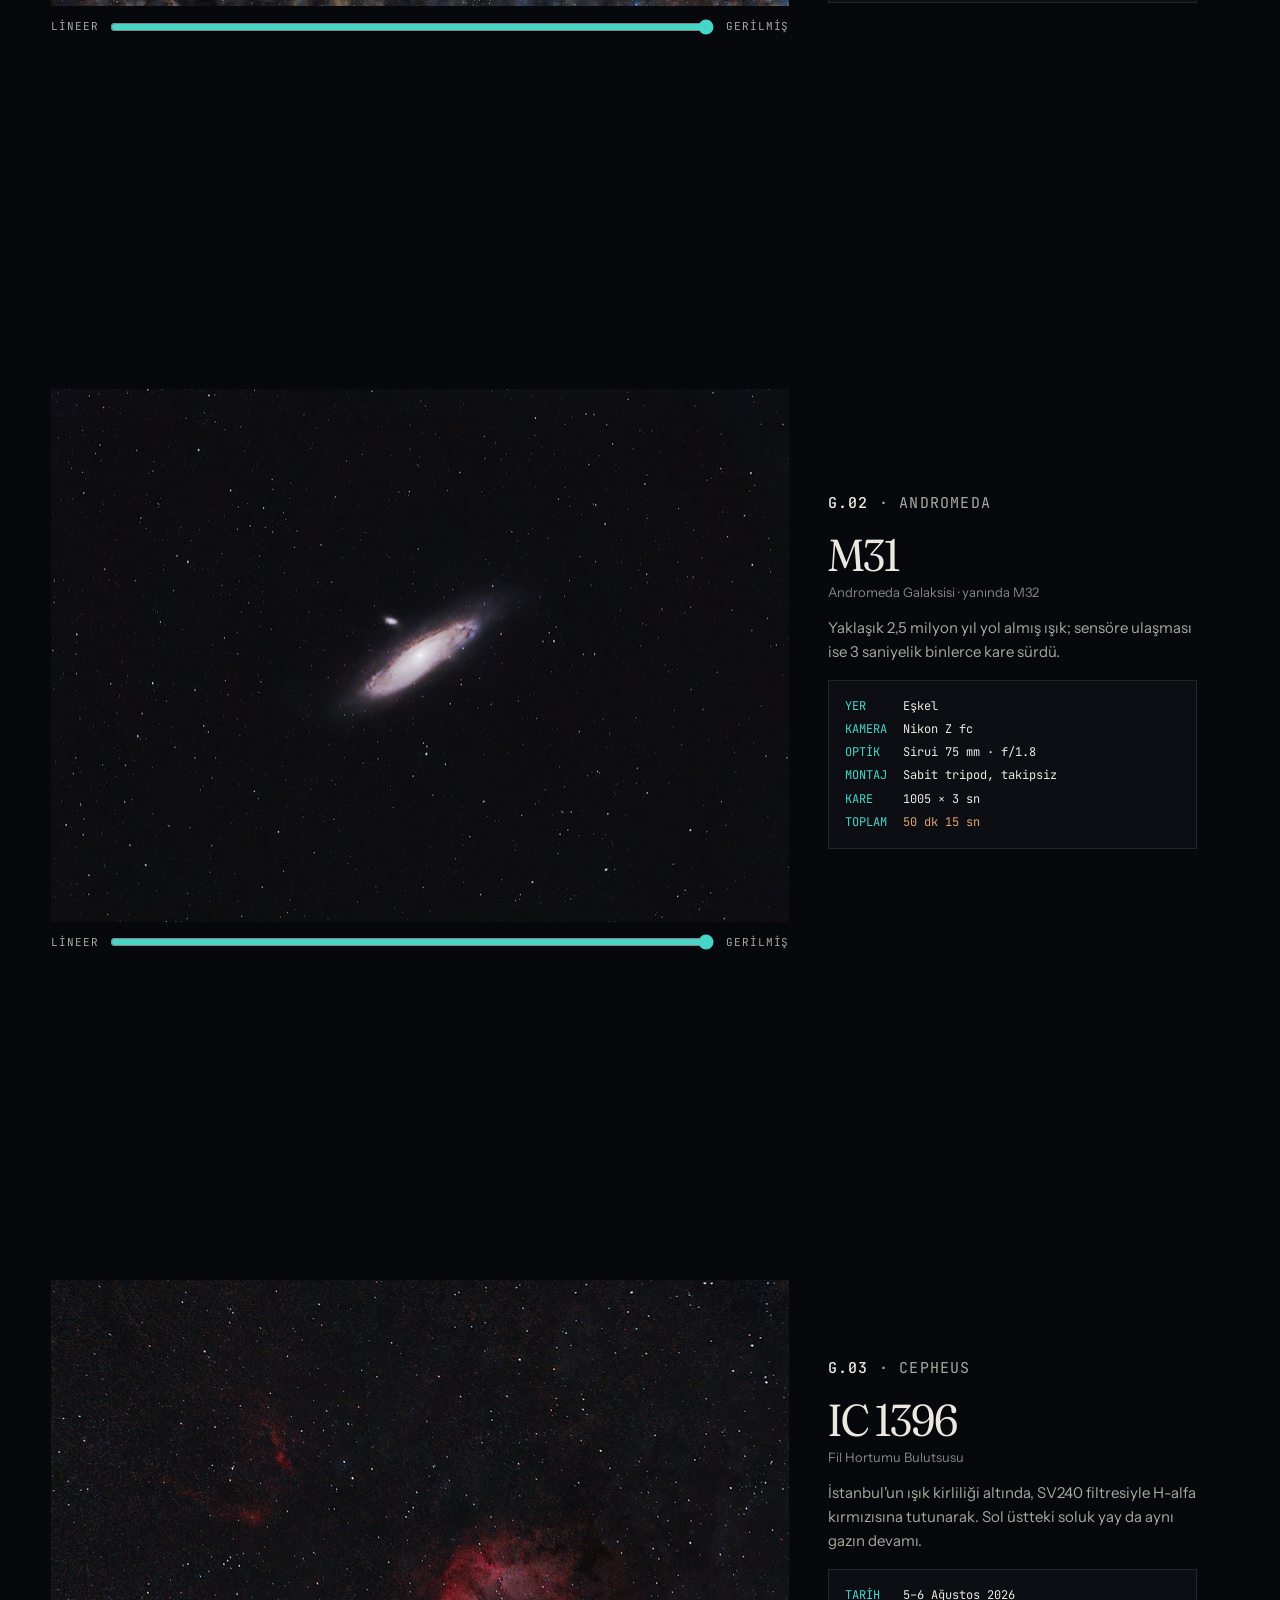
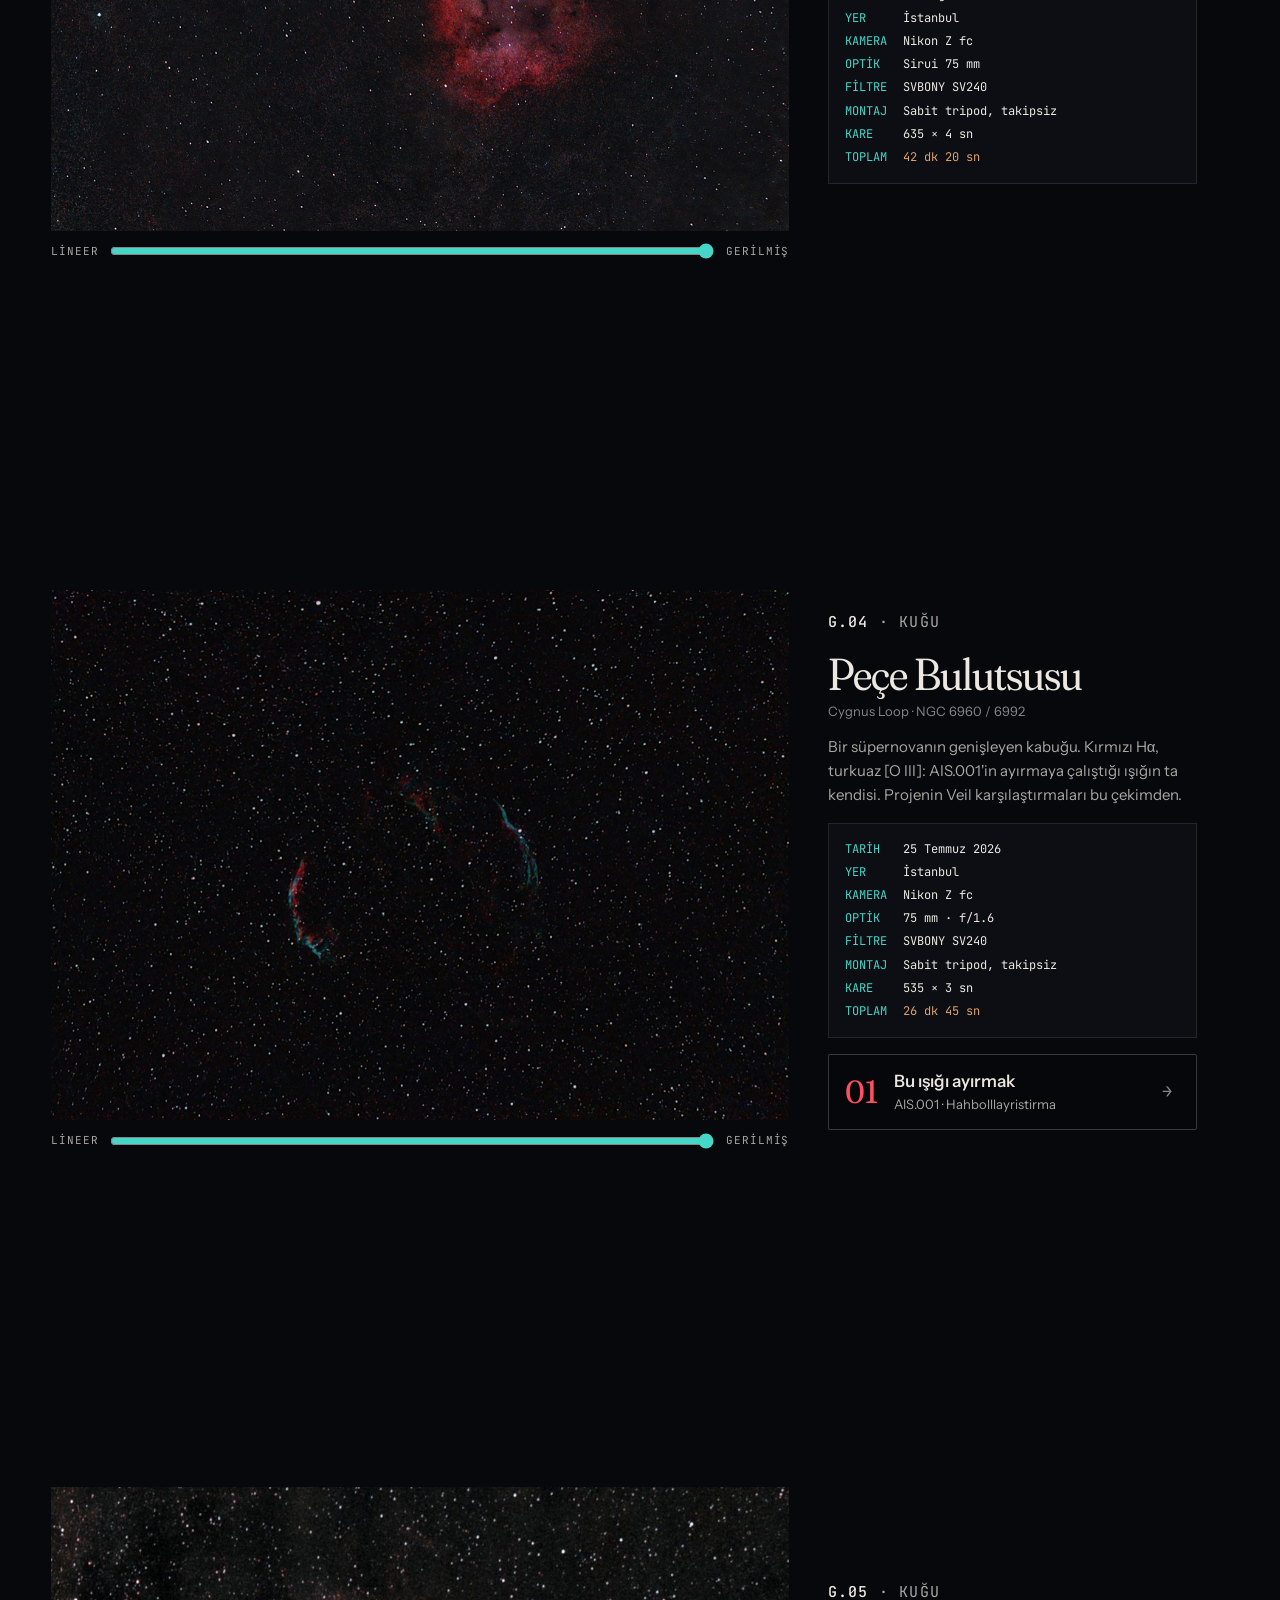
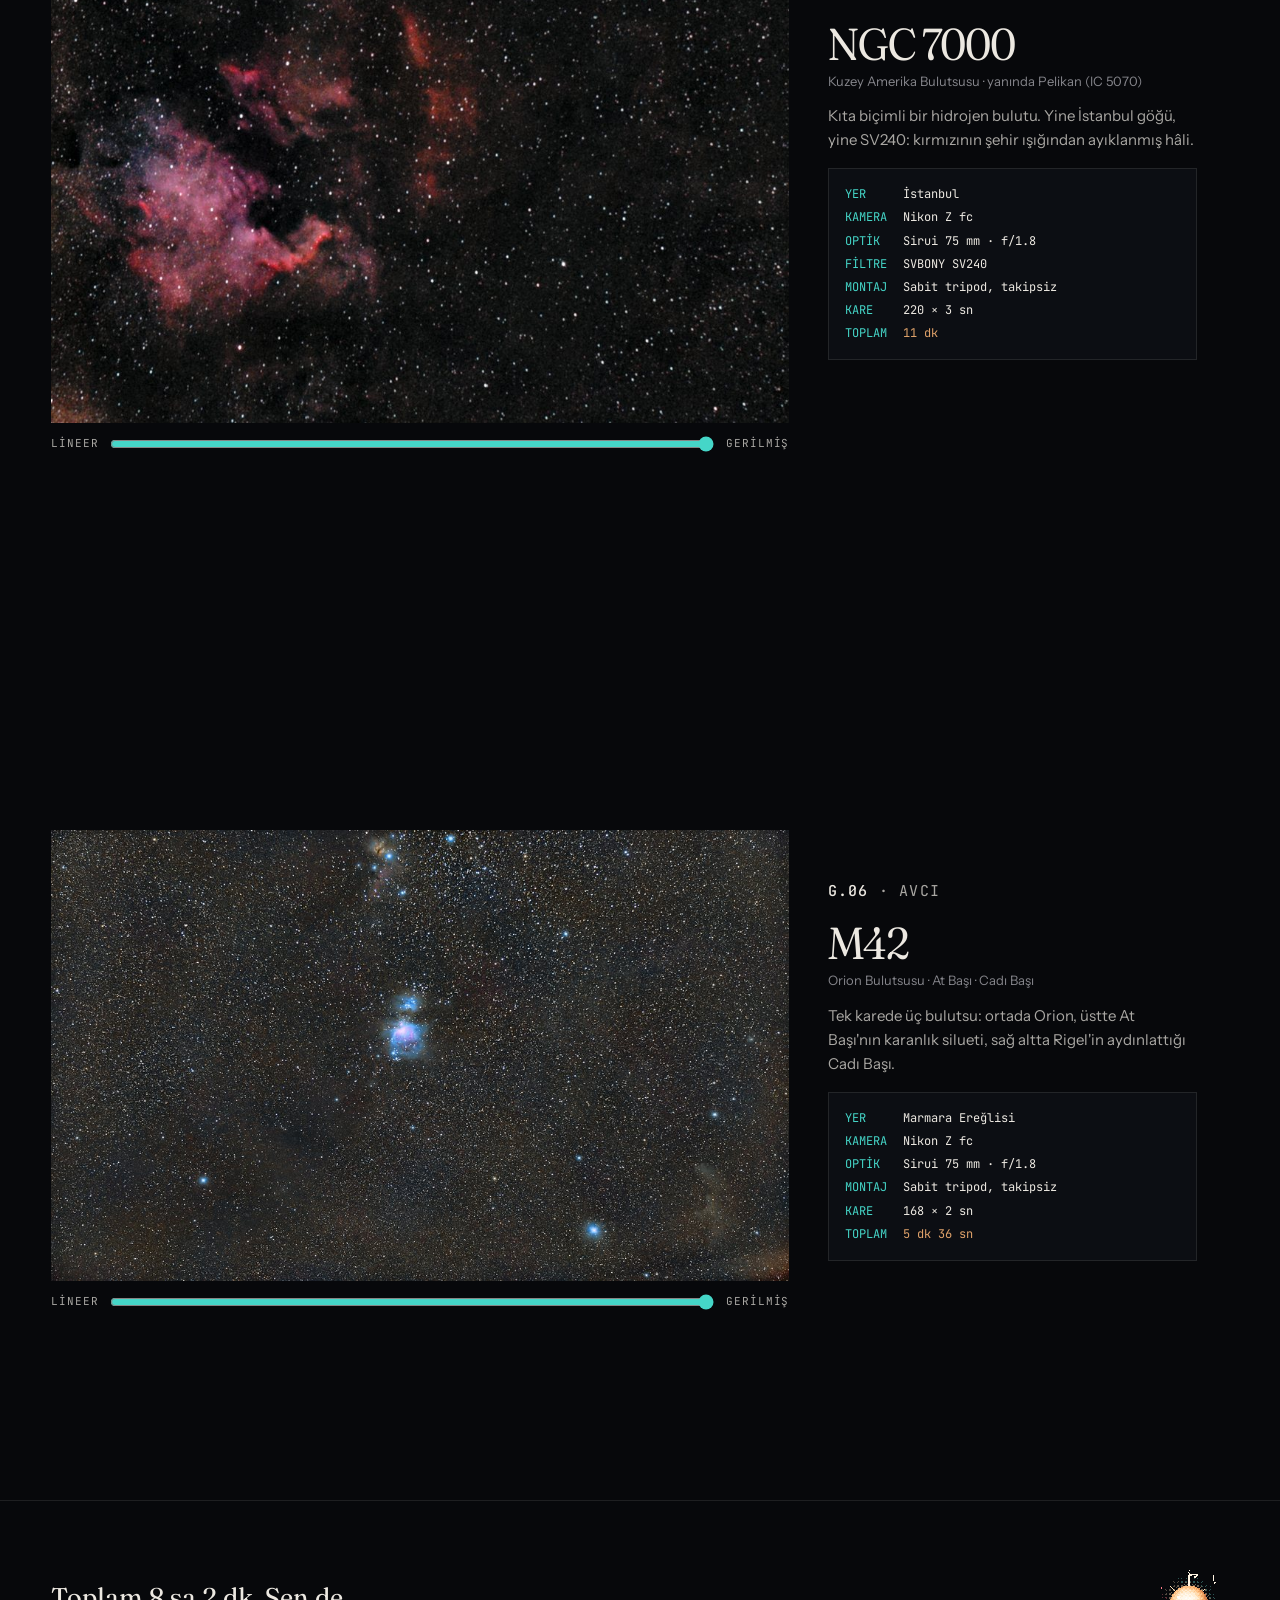
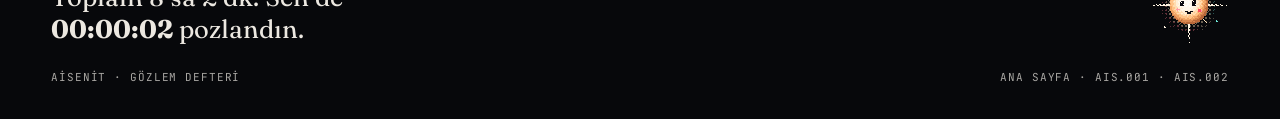
==== commit 7eb41513: "Site: GoatCounter ziyaretçi sayacı" ====
--- a/gozlem/index.html
+++ b/gozlem/index.html
@@ -196,5 +196,6 @@
       <span><a href="/">Ana sayfa</a> · <a href="/ais-001/02/">AIS.001</a> · <a href="/ais-002/02/">AIS.002</a></span>
     </div>
   </footer>
+<script data-goatcounter="https://wiseais.goatcounter.com/count" async src="//gc.zgo.at/count.js"></script>
 </body>
 </html>
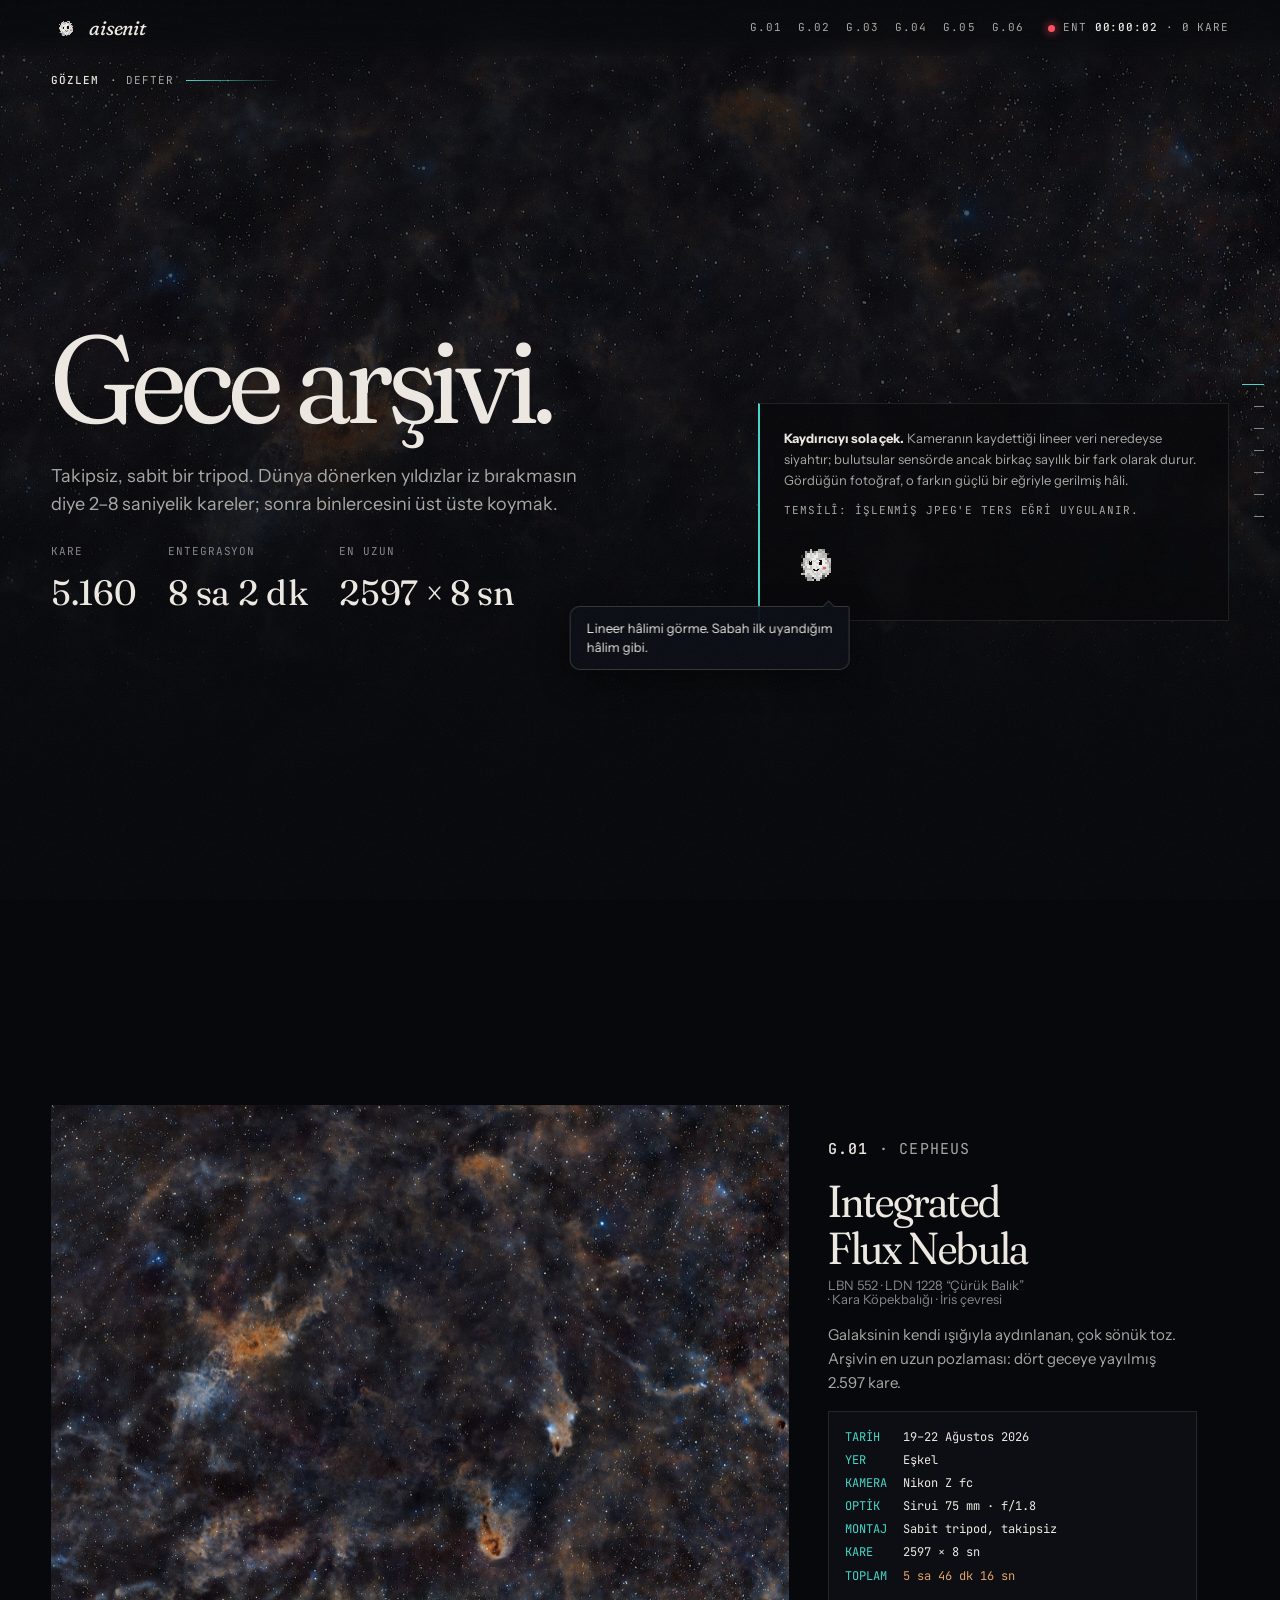
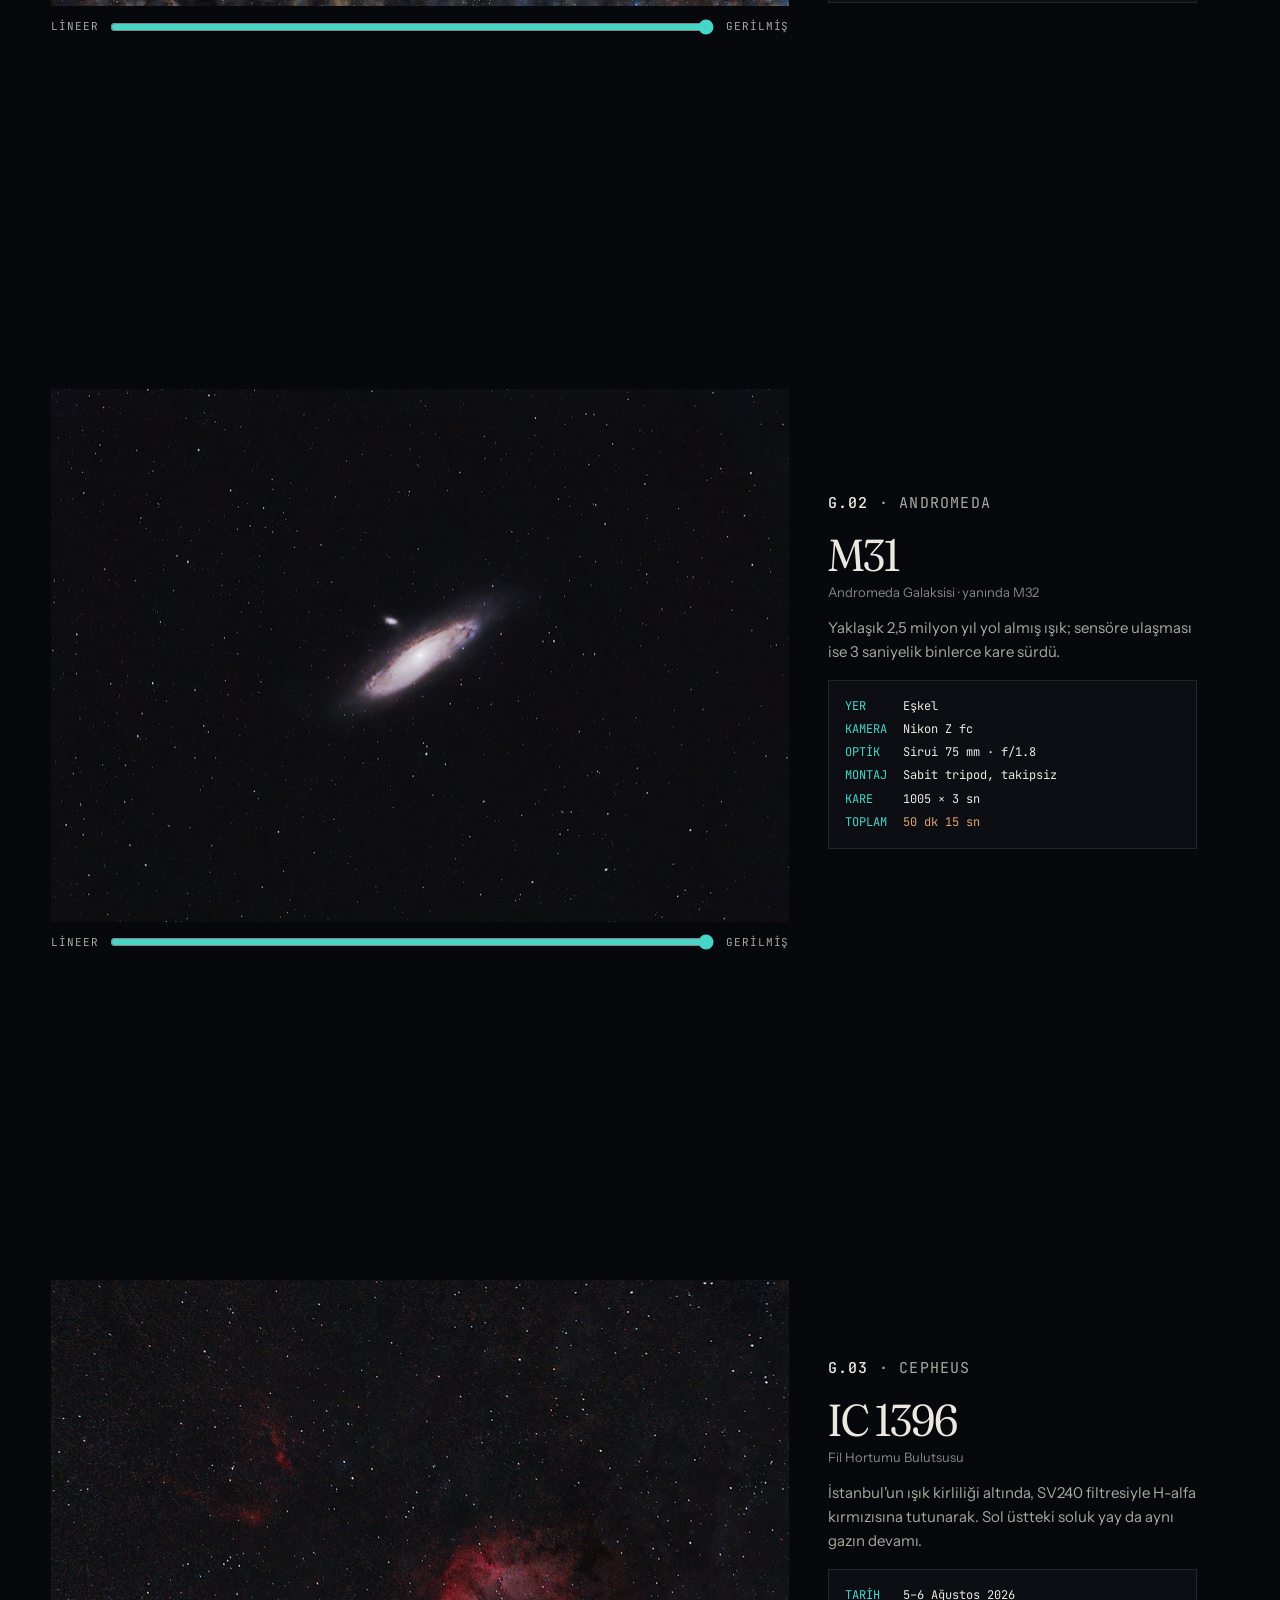
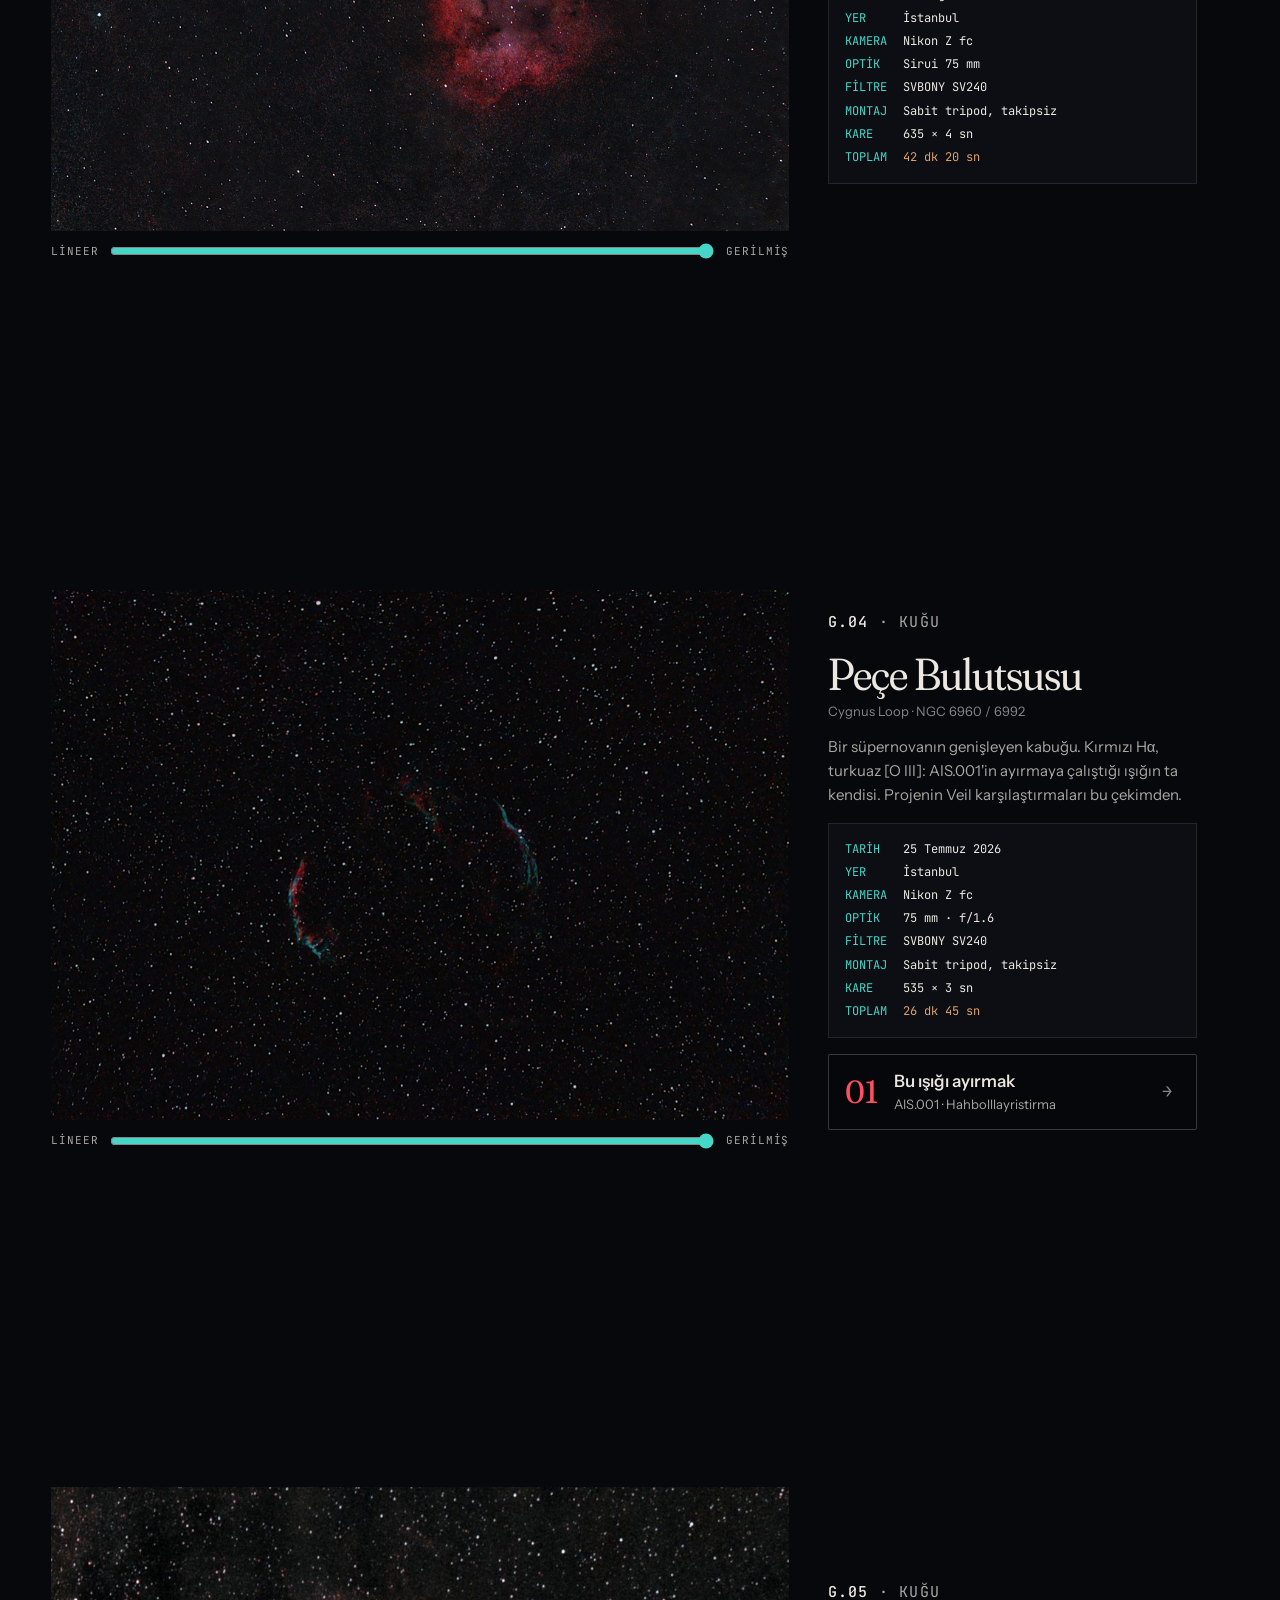
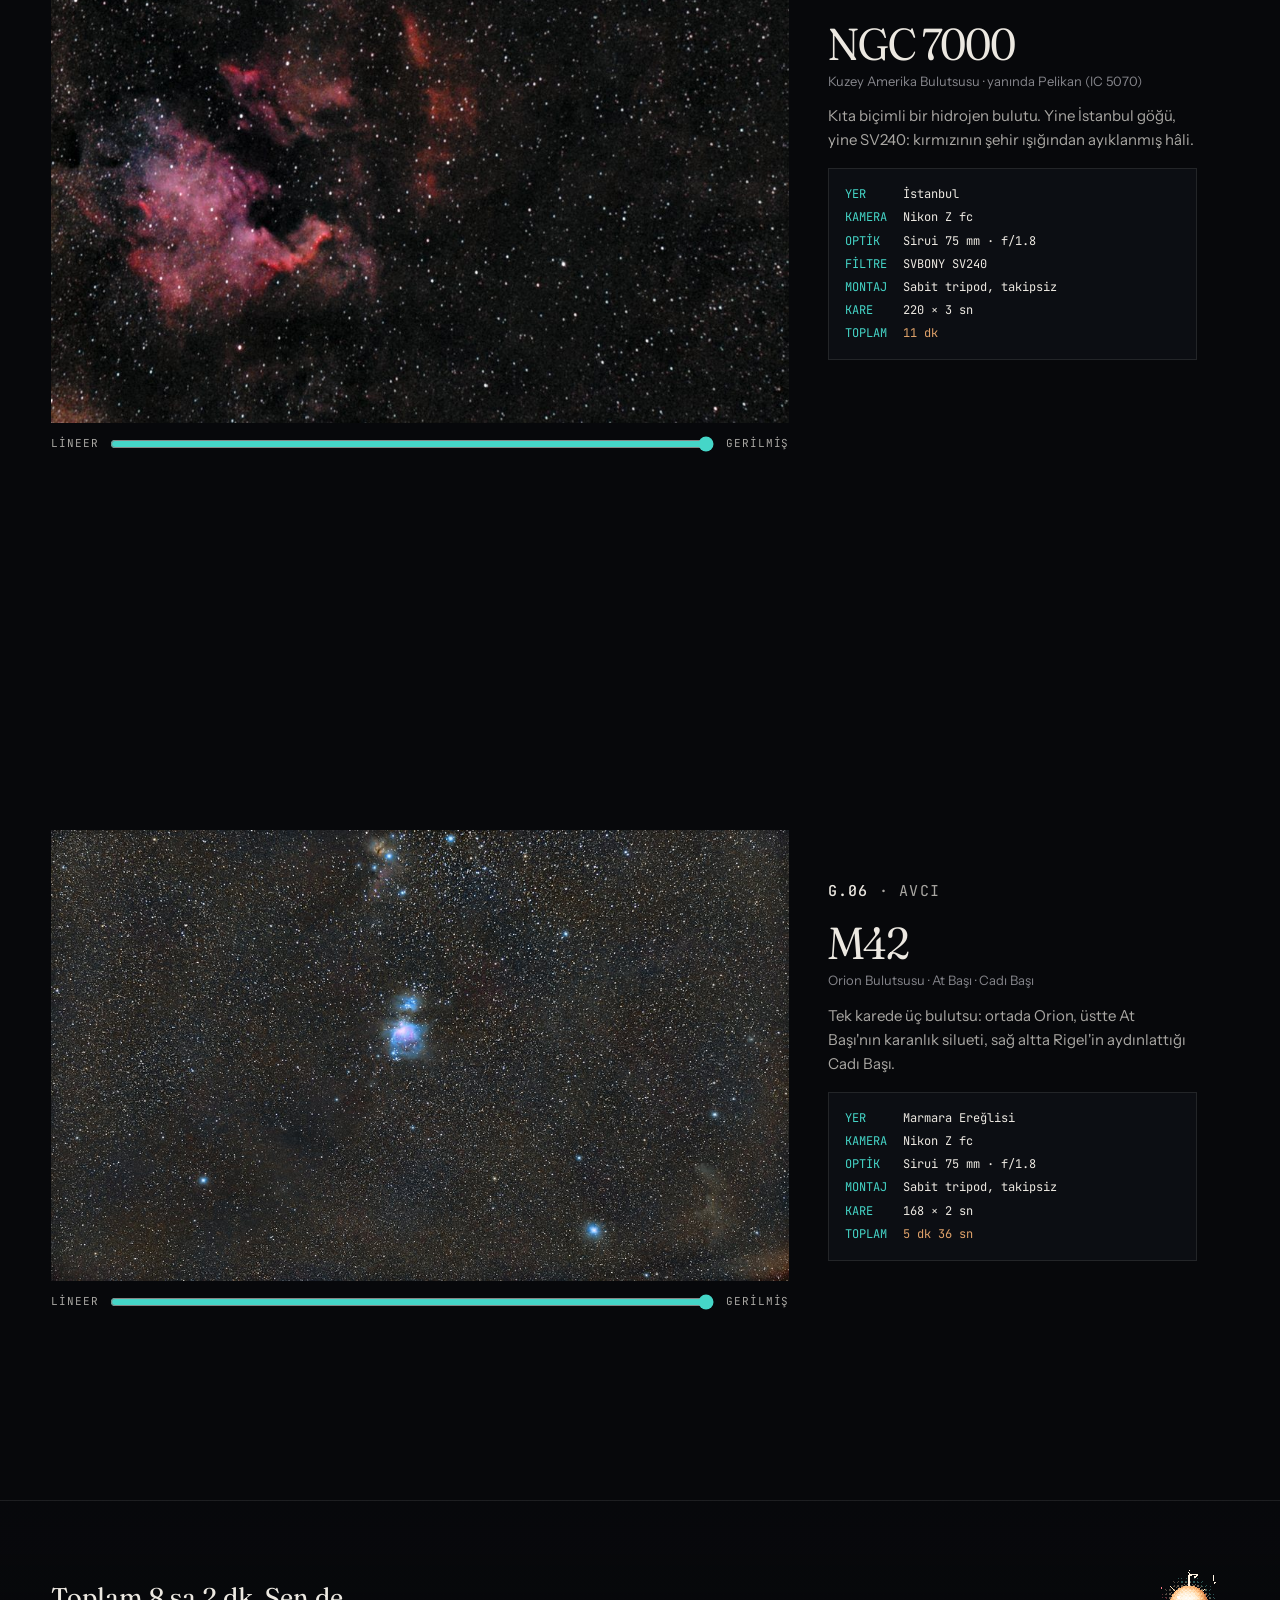
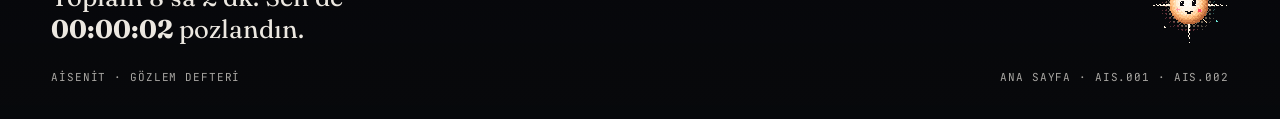
==== commit 229b83ba: "Gökyüzü, Karanlık Kare, gözlem merceği, AIS.001 kanal turu ve yol arkadaşı düzeltmeleri" ====
--- a/gozlem/index.html
+++ b/gozlem/index.html
@@ -21,10 +21,10 @@
   <link rel="preconnect" href="https://fonts.googleapis.com">
   <link rel="preconnect" href="https://fonts.gstatic.com" crossorigin>
   <link rel="stylesheet" href="https://fonts.googleapis.com/css2?family=Fraunces:ital,opsz,wght,SOFT,WONK@0,9..144,300..700,0..100,0..1;1,9..144,300..700,0..100,0..1&family=Instrument+Sans:wght@400..600&family=JetBrains+Mono:wght@400;500&display=swap">
-  <link rel="stylesheet" href="/assets/css/site.css?v=20261121g">
-  <link rel="stylesheet" href="/assets/css/sayfalar/ana.css?v=20261121g">
-  <link rel="stylesheet" href="/assets/css/sayfalar/gozlem.css?v=20261121g">
-  <script type="module" src="/assets/js/main.js?v=20261121g"></script>
+  <link rel="stylesheet" href="/assets/css/site.css?v=20261126a">
+  <link rel="stylesheet" href="/assets/css/sayfalar/ana.css?v=20261126a">
+  <link rel="stylesheet" href="/assets/css/sayfalar/gozlem.css?v=20261126a">
+  <script type="module" src="/assets/js/main.js?v=20261126a"></script>
 </head>
 <body style="--vurgu: var(--oiii)">
   <a class="atla" href="#icerik">İçeriğe geç</a>
--- a/assets/css/site.css
+++ b/assets/css/site.css
@@ -1,3 +1,3 @@
-@import url("tokens.css?v=20261121g");
-@import url("base.css?v=20261121g");
-@import url("components.css?v=20261121g");
+@import url("tokens.css?v=20261126a");
+@import url("base.css?v=20261126a");
+@import url("components.css?v=20261126a");
--- a/assets/css/sayfalar/ana.css
+++ b/assets/css/sayfalar/ana.css
@@ -31,12 +31,83 @@
   position: absolute;
   top: calc(var(--ust-bar) + var(--a-4));
   left: var(--kenar);
+  right: var(--kenar);
+  z-index: 2;
+
+  display: flex;
+  flex-wrap: wrap;
+  align-items: center;
+  gap: 0.35rem 0.55rem;
   font-variant-numeric: tabular-nums;
+  text-shadow: 0 1px 12px rgba(7, 8, 11, 0.96), 0 0 24px rgba(7, 8, 11, 0.85);
+}
+
+.giris-olcum-veri {
+  max-width: 100%;
 }
 
 .giris-olcum .ayrac {
   color: var(--isik-4);
   margin-inline: 0.25em;
+}
+
+.giris-clip-not {
+  padding-left: 0.5rem;
+  border-left: 1px solid rgba(69, 214, 200, 0.48);
+  color: var(--oiii);
+  opacity: 0;
+  transform: translateY(-3px);
+  transition: opacity 220ms var(--egri), transform 220ms var(--egri);
+}
+
+.giris-clip-not.gorunur {
+  opacity: 1;
+  transform: none;
+}
+
+.giris-clip-not[hidden],
+.giris-uyari[hidden] {
+  display: none;
+}
+
+.giris-uyari {
+  display: inline-flex;
+  align-items: center;
+  gap: 0.4rem;
+  max-width: 100%;
+  padding: 0.22rem 0.55rem;
+  background: rgba(7, 8, 11, 0.88);
+  border: 1px solid var(--cizgi-guclu);
+  border-radius: var(--yaricap);
+  color: var(--isik);
+  text-shadow: none;
+  white-space: nowrap;
+  opacity: 0;
+  transform: translateY(-4px);
+  pointer-events: none;
+  transition: opacity 220ms var(--egri), transform 220ms var(--egri), border-color 220ms;
+}
+
+.giris-uyari.gorunur {
+  opacity: 1;
+  transform: none;
+  pointer-events: auto;
+}
+
+.giris-uyari.reddedildi {
+  border-color: var(--oiii);
+  color: var(--oiii);
+}
+
+.giris-at {
+  padding: 0;
+  color: var(--ha);
+  font-weight: 500;
+}
+
+.giris-at:hover,
+.giris-at:focus-visible {
+  color: var(--isik);
 }
 
 .giris-alt {
@@ -125,11 +196,19 @@
 
 .proje-metin {
   grid-area: metin;
+  display: flex;
+  flex-direction: column;
+  justify-content: center;
+  gap: clamp(2.5rem, 5.5svh, 4.75rem);
+  max-width: 26rem;
+  align-self: center;
+  padding-top: var(--a-4);
+  padding-bottom: var(--a-4);
+}
+
+.proje-govde {
   display: grid;
   gap: var(--a-5);
-  max-width: 26rem;
-  align-self: end;
-  padding-bottom: var(--a-8);
 }
 
 .proje-ad {
@@ -149,6 +228,212 @@
   display: flex;
   flex-wrap: wrap;
   gap: var(--a-2);
+}
+
+.enstruman-ust {
+  width: 100%;
+  padding-top: var(--a-2);
+}
+
+.emisyon-cetvel {
+  display: grid;
+  gap: 0.25rem;
+}
+
+.cetvel-eksen {
+  display: flex;
+  justify-content: space-between;
+  color: var(--isik-3);
+  font-size: 0.625rem;
+  letter-spacing: 0.1em;
+}
+
+.cetvel-hat {
+  position: relative;
+
+  height: 3.3rem;
+}
+
+.cetvel-hat::before {
+  content: "";
+  position: absolute;
+  left: 0;
+  right: 0;
+  top: 50%;
+  height: 1px;
+  background: linear-gradient(
+    to right,
+    rgba(236, 232, 225, 0.08),
+    rgba(236, 232, 225, 0.26) 15%,
+    rgba(236, 232, 225, 0.26) 85%,
+    rgba(236, 232, 225, 0.08)
+  );
+}
+
+.cetvel-centik {
+  position: absolute;
+  left: var(--pos);
+  top: 50%;
+
+  width: 14px;
+  height: 24px;
+  transform: translate(-50%, -50%);
+  cursor: pointer;
+  border-radius: var(--yaricap);
+  transition: opacity 260ms var(--egri);
+}
+
+.cetvel-centik i {
+  position: absolute;
+  left: 50%;
+  top: 50%;
+  width: 1px;
+  height: 13px;
+  transform: translate(-50%, -50%);
+  background: var(--c);
+  transition: height 240ms var(--egri), width 240ms var(--egri), box-shadow 240ms var(--egri);
+}
+
+.cetvel-etiket {
+  position: absolute;
+  white-space: nowrap;
+
+  padding: 0.12rem 0.28rem;
+  border: 1px solid transparent;
+  border-radius: var(--yaricap);
+  font-size: 0.625rem;
+  letter-spacing: 0.06em;
+  text-transform: none;
+  color: var(--isik-2);
+  font-variant-numeric: tabular-nums;
+  transition: color 240ms var(--egri), border-color 240ms var(--egri), background-color 240ms var(--egri);
+}
+
+.cetvel-etiket b {
+  color: var(--c);
+  font-weight: 500;
+}
+
+.cetvel-ust .cetvel-etiket {
+  bottom: calc(50% + 7px);
+}
+
+.cetvel-alt .cetvel-etiket {
+  top: calc(50% + 7px);
+}
+
+.cetvel-sol .cetvel-etiket {
+  right: calc(50% + 3px);
+}
+
+.cetvel-sag .cetvel-etiket {
+  left: calc(50% + 3px);
+}
+
+.cetvel-centik.soluk {
+  opacity: 0.26;
+}
+
+.cetvel-centik.soluk:hover,
+.cetvel-centik.soluk:focus-visible {
+  opacity: 1;
+}
+
+.cetvel-centik:hover i,
+.cetvel-centik:focus-visible i,
+.cetvel-centik.etkin i {
+  width: 2px;
+  height: 20px;
+  box-shadow: 0 0 10px var(--c);
+}
+
+.cetvel-centik:hover .cetvel-etiket,
+.cetvel-centik:focus-visible .cetvel-etiket,
+.cetvel-centik.etkin .cetvel-etiket {
+  color: var(--isik);
+  border-color: var(--cizgi-guclu);
+  background: rgba(12, 14, 19, 0.75);
+}
+
+.cetvel-centik.secili .cetvel-etiket,
+.cetvel-centik[aria-pressed="true"] .cetvel-etiket {
+  color: var(--isik);
+  border-color: var(--c);
+  background: rgba(12, 14, 19, 0.88);
+}
+
+.cetvel-centik:focus-visible {
+  outline: 1px solid var(--c, var(--oiii));
+  outline-offset: 2px;
+}
+
+@media (prefers-reduced-motion: reduce) {
+  .cetvel-centik,
+  .cetvel-centik i,
+  .cetvel-etiket {
+    transition: none;
+  }
+}
+
+.krallik-dongu {
+  display: grid;
+  gap: var(--a-3);
+}
+
+.dongu-serit {
+  display: grid;
+  grid-template-columns: repeat(5, minmax(0, 1fr));
+  gap: 5px;
+  padding: 0;
+  list-style: none;
+}
+
+.dongu-adim {
+  position: relative;
+  width: 100%;
+  padding: 0.55rem 0 0;
+  text-align: left;
+  font-size: 0.625rem;
+  letter-spacing: 0.08em;
+  color: var(--isik-3);
+  transition: color 240ms var(--egri);
+}
+
+.dongu-adim::before {
+  content: "";
+  position: absolute;
+  left: 0;
+  right: 0;
+  top: 0;
+  height: 1px;
+  background: var(--cizgi-guclu);
+  transition: height 240ms var(--egri), background-color 240ms var(--egri), box-shadow 240ms var(--egri);
+}
+
+.dongu-adim:hover,
+.dongu-adim:focus-visible {
+  color: var(--isik-2);
+}
+
+.dongu-adim.etkin {
+  color: var(--isik);
+}
+
+.dongu-adim.etkin::before {
+  height: 2px;
+  background: var(--toz);
+  box-shadow: 0 0 8px rgba(224, 162, 106, 0.5);
+}
+
+.dongu-adim[data-dongu="kis"].etkin::before {
+  background: #9cc4ff;
+  box-shadow: 0 0 8px rgba(156, 196, 255, 0.55);
+}
+
+.krallik-sistem {
+  color: var(--isik-3);
+  font-size: 0.625rem;
+  letter-spacing: 0.09em;
 }
 
 @media (max-width: 900px) {
@@ -160,310 +445,92 @@
     padding-top: calc(var(--ust-bar) + var(--a-12));
   }
   .proje-gorsel {
-    min-height: 42svh;
-  }
-}
-
-.gozlem-ozet {
-  grid-template-columns: minmax(0, 4fr) minmax(0, 8fr);
-  gap: var(--a-8) clamp(var(--a-8), 4vw, var(--a-16));
-  align-items: center;
-}
-
-.gozlem-bas {
-  display: grid;
-  gap: var(--a-6);
-}
-
-.gozlem-bas h2 {
-  font-size: var(--t-buyuk);
-}
-
-.gozlem-bas > p {
-  color: var(--isik-2);
-  max-width: 38ch;
-}
-
-.toplam {
-  display: flex;
-  flex-wrap: wrap;
-  gap: var(--a-4) var(--a-8);
-}
-
-.toplam dd {
-  white-space: nowrap;
-}
-
-.toplam dt {
-  color: var(--isik-3);
-}
-
-.toplam dd {
-  margin: var(--a-1) 0 0;
-  font-family: var(--font-baslik);
-  font-size: 1.6rem;
-  letter-spacing: -0.01em;
-  text-transform: none;
-  color: var(--isik);
-}
-
-.mozaik {
-  display: grid;
-  grid-template-columns: repeat(4, minmax(0, 1fr));
-  grid-template-rows: repeat(2, minmax(0, 1fr));
-  gap: var(--a-2);
-  height: min(72svh, 44rem);
-}
-
-.kare {
-  position: relative;
-  overflow: hidden;
-  display: block;
-  background: var(--gok-2);
-}
-
-.kare-buyuk {
-  grid-column: span 2;
-  grid-row: span 2;
-}
-
-.kare:nth-child(4) {
-  grid-column: span 2;
-}
-
-.kare img {
+    min-height: 40svh;
+  }
+  .proje-metin {
+    max-width: none;
+    padding-top: 0;
+    padding-bottom: var(--a-4);
+    gap: var(--a-6);
+  }
+}
+
+krallik-sahne {
+  display: grid;
+  gap: var(--a-3);
+  align-self: center;
   width: 100%;
-  height: 100%;
-  object-fit: cover;
-  transform: scale(1.02);
-  transition: transform 1.6s var(--egri), filter var(--sure-uzun) var(--egri);
-  filter: saturate(0.9) brightness(0.92);
-}
-
-.kare:hover img,
-.kare:focus-visible img {
-  transform: scale(1.07);
-  filter: none;
-}
-
-.kare-etiket {
-  white-space: nowrap;
-  position: absolute;
-  left: var(--a-3);
-  bottom: var(--a-3);
-  padding: 0.2rem 0.45rem;
-  background: rgba(7, 8, 11, 0.7);
-  color: var(--isik);
-}
-
-.kare-etiket b {
-  color: var(--oiii);
-  margin-right: 0.4em;
-}
-
-.gozlem-git {
-  grid-column: 2;
-  justify-self: end;
-  color: var(--isik);
-  text-decoration: none;
-}
-
-.gozlem-git:hover {
-  color: var(--oiii);
-}
-
-@media (max-width: 900px) {
-  .gozlem-ozet {
-    grid-template-columns: minmax(0, 1fr);
-    padding-top: calc(var(--ust-bar) + var(--a-12));
-  }
-  .mozaik {
-    height: auto;
-    grid-template-columns: repeat(2, minmax(0, 1fr));
-    grid-template-rows: none;
-    grid-auto-rows: 9.5rem;
-  }
-  .kare-buyuk {
-    grid-row: span 2;
-  }
-  .gozlem-git {
-    grid-column: 1;
-  }
-}
-
-.maskot-ekran {
-  grid-template-columns: minmax(0, 5fr) minmax(0, 7fr);
-  grid-template-areas:
-    "bas evrim"
-    "fazlar fazlar"
-    "not not";
-  gap: var(--a-8) var(--a-12);
-  align-items: center;
-}
-
-.maskot-bas {
-  grid-area: bas;
-  display: grid;
-  gap: var(--a-4);
-}
-
-.maskot-bas h2 {
-  font-size: var(--t-buyuk);
-}
-
-.maskot-bas p {
-  color: var(--isik-2);
-}
-
-maskot-evrim {
-  grid-area: evrim;
-  display: grid;
-  gap: var(--a-6);
-  justify-items: center;
-}
-
-.evrim-sahne {
-  position: relative;
-  display: grid;
-  place-items: center;
-  width: 100%;
-  min-height: 15rem;
-}
-
-.evrim-sahne::before {
-  content: "";
-  position: absolute;
-  width: 15rem;
-  height: 15rem;
-  border-radius: 50%;
-  border: 1px dashed var(--cizgi-guclu);
-  animation: don 60s linear infinite;
-}
-
-@keyframes don {
-  to { transform: rotate(360deg); }
-}
-
-.evrim-kontrol {
-  width: min(100%, 26rem);
-  display: grid;
-  gap: var(--a-3);
-}
-
-.evrim-kontrol input[type="range"] {
-  width: 100%;
-  accent-color: var(--toz);
-}
-
-.evrim-olcek {
-  display: flex;
-  justify-content: space-between;
-  padding: 0;
-  list-style: none;
-  color: var(--isik-3);
-}
-
-.fazlar {
-  grid-area: fazlar;
-  display: grid;
-  grid-template-columns: repeat(3, minmax(0, 1fr));
-  gap: var(--a-3);
-  padding: 0;
-  list-style: none;
-}
-
-.faz {
-  display: grid;
-  gap: var(--a-2);
-  align-content: start;
-  padding: var(--a-6);
-  border: 1px solid var(--cizgi);
-  border-radius: var(--yaricap);
-  transition: border-color var(--sure), background var(--sure);
-}
-
-.faz.etkin {
-  border-color: var(--toz);
-  background: var(--toz-soluk);
-}
-
-.faz h3 {
-  font-size: 1.9rem;
-  font-variation-settings: "SOFT" 60, "WONK" 0, "opsz" 72;
-}
-
-.faz > p:last-child {
-  color: var(--isik-2);
-  font-size: 0.9375rem;
-}
-
-.faz code {
-  color: var(--oiii);
-}
-
-.maskot-not {
-  grid-area: not;
-  max-width: 52ch;
-  font-family: var(--font-baslik);
-  font-size: 1.125rem;
-  color: var(--isik-2);
-}
-
-@media (max-width: 900px) {
-  .maskot-ekran {
-    grid-template-columns: minmax(0, 1fr);
-    grid-template-areas: "bas" "evrim" "fazlar" "not";
-    padding-top: calc(var(--ust-bar) + var(--a-12));
-  }
-  .fazlar {
-    grid-template-columns: minmax(0, 1fr);
-  }
-}
-
-.isik-2 {
-  color: var(--isik-2);
-}
-
-@media (min-width: 1400px) {
-  .proje {
-    grid-template-columns: minmax(0, 26rem) minmax(0, 1fr);
-    padding-inline: calc(var(--kenar) + 2rem);
-  }
-  .proje-002 {
-    grid-template-columns: minmax(0, 1fr) minmax(0, 26rem);
-  }
-}
-
-.krallik-kare {
+}
+
+.krallik-kare,
+.ks-cerceve {
   position: relative;
   align-self: center;
   width: 100%;
   aspect-ratio: 2000 / 1250;
   margin: 0;
-}
-
-.krallik-kare img {
+  overflow: hidden;
+
+  mask-image:
+    linear-gradient(to right, transparent, #000 8%, #000 92%, transparent),
+    linear-gradient(to bottom, transparent, #000 10%, #000 90%, transparent);
+  mask-composite: intersect;
+  -webkit-mask-image:
+    linear-gradient(to right, transparent, #000 8%, #000 92%, transparent),
+    linear-gradient(to bottom, transparent, #000 10%, #000 90%, transparent);
+  -webkit-mask-composite: source-in;
+}
+
+.ks-foto {
+  position: absolute;
+  inset: 0;
   display: block;
   width: 100%;
   height: 100%;
   object-fit: cover;
+  opacity: 0;
   filter: saturate(0.95) contrast(1.02);
-
-  mask-image: linear-gradient(to right, transparent, #000 9%, #000 91%, transparent), linear-gradient(to bottom, transparent, #000 11%, #000 89%, transparent);
-  mask-composite: intersect;
-  -webkit-mask-image: linear-gradient(to right, transparent, #000 9%, #000 91%, transparent), linear-gradient(to bottom, transparent, #000 11%, #000 89%, transparent);
-  -webkit-mask-composite: source-in;
-}
-
-.krallik-etiket {
-  position: absolute;
-  left: 9%;
-  bottom: 4%;
-  margin: 0;
-  font-size: 0.6875rem;
-  letter-spacing: 0.14em;
-  text-transform: uppercase;
-  color: var(--isik-3);
+  transition: opacity 650ms var(--egri);
+}
+
+.ks-foto.etkin {
+  opacity: 1;
+}
+
+.ks-isik {
+  position: absolute;
+  inset: 0;
+  pointer-events: none;
+  opacity: 0;
+  mix-blend-mode: screen;
+  background: radial-gradient(
+    circle 210px at var(--fx, 52%) var(--fy, 43%),
+    rgba(255, 214, 158, 0.24),
+    rgba(224, 162, 106, 0.08) 44%,
+    transparent 74%
+  );
+  transition: opacity 320ms var(--egri);
+}
+
+krallik-sahne.isik-aktif .ks-isik {
+  opacity: 1;
+}
+
+krallik-sahne[data-mevsim="kis"] .ks-isik {
+  background: radial-gradient(
+    circle 210px at var(--fx, 52%) var(--fy, 43%),
+    rgba(255, 224, 184, 0.2),
+    rgba(156, 196, 255, 0.08) 48%,
+    transparent 74%
+  );
+}
+
+.ks-parcacik {
+  position: absolute;
+  inset: 0;
+  width: 100%;
+  height: 100%;
+  pointer-events: none;
 }
 
 .krallik-fener {
@@ -477,6 +544,18 @@
   mix-blend-mode: screen;
   pointer-events: none;
   animation: fener-titre 3.4s ease-in-out infinite;
+  transition: transform 240ms var(--egri), opacity 240ms var(--egri);
+}
+
+krallik-sahne[data-mevsim="kis"] .krallik-fener {
+  opacity: 0.55;
+}
+
+krallik-sahne.parliyor .krallik-fener {
+  animation: none;
+  transform: translate(-50%, -50%) scale(1.85);
+  opacity: 1;
+  background: radial-gradient(circle, rgba(255, 226, 178, 0.7), rgba(224, 162, 106, 0.28) 42%, transparent 72%);
 }
 
 @keyframes fener-titre {
@@ -486,6 +565,712 @@
   70% { opacity: 0.95; }
 }
 
+.ks-kontrol {
+  display: grid;
+  gap: var(--a-2);
+  padding-inline: 5%;
+}
+
+.ks-serit {
+  display: grid;
+  grid-template-columns: repeat(9, minmax(0, 1fr));
+  gap: 6px;
+}
+
+.ks-centik {
+  height: 18px;
+  padding: 0;
+  display: grid;
+  align-items: center;
+}
+
+.ks-centik span {
+  display: block;
+  width: 100%;
+  height: 1px;
+  background: var(--cizgi-guclu);
+  transition: height 220ms var(--egri), background-color 220ms var(--egri);
+}
+
+.ks-centik:hover span,
+.ks-centik:focus-visible span {
+  background: var(--isik-2);
+}
+
+.ks-centik.etkin span {
+  height: 2px;
+  background: var(--toz);
+}
+
+krallik-sahne[data-mevsim="kis"] .ks-centik.etkin span {
+  background: #9cc4ff;
+}
+
+.ks-alt {
+  display: flex;
+  justify-content: space-between;
+  align-items: baseline;
+  gap: var(--a-4);
+  color: var(--isik-3);
+}
+
+.ks-etiket {
+  color: var(--isik-2);
+}
+
+@media (max-width: 600px) {
+  .ks-kontrol {
+    padding-inline: 0;
+  }
+  .ks-ipucu {
+    display: none;
+  }
+}
+
+.gozlem-ozet {
+  grid-template-columns: minmax(0, 4fr) minmax(0, 8fr);
+  gap: var(--a-6) clamp(var(--a-6), 4vw, var(--a-12));
+  align-items: center;
+}
+
+.gozlem-bas {
+  display: grid;
+  gap: var(--a-5);
+}
+
+.gozlem-bas h2 {
+  font-size: var(--t-buyuk);
+}
+
+.gozlem-bas > p {
+  color: var(--isik-2);
+  max-width: 38ch;
+}
+
+.toplam {
+  display: flex;
+  flex-wrap: wrap;
+  gap: var(--a-4) var(--a-8);
+}
+
+.toplam dt {
+  color: var(--isik-3);
+}
+
+.toplam dd {
+  white-space: nowrap;
+  margin: var(--a-1) 0 0;
+  font-family: var(--font-baslik);
+  font-size: 1.6rem;
+  letter-spacing: -0.01em;
+  text-transform: none;
+  color: var(--isik);
+}
+
+.gozlem-araclar {
+  display: grid;
+  gap: var(--a-3);
+  padding-top: var(--a-3);
+  border-top: 1px solid var(--cizgi);
+}
+
+.gozlem-mod {
+  display: flex;
+  align-items: center;
+  gap: var(--a-2);
+}
+
+.gozlem-mod button {
+  padding: 0.18rem 0;
+  color: var(--isik-3);
+  border-bottom: 1px solid transparent;
+  transition: color var(--sure-kisa), border-color var(--sure-kisa);
+}
+
+.gozlem-mod button:hover,
+.gozlem-mod button:focus-visible {
+  color: var(--isik-2);
+}
+
+.gozlem-mod button.etkin {
+  color: var(--isik);
+  border-bottom-color: var(--oiii);
+}
+
+.gozlem-mod-ayrac {
+  color: var(--isik-4);
+}
+
+.gozlem-mod-tus {
+  margin-left: auto;
+  padding: 0.08rem 0.36rem;
+  border: 1px solid var(--cizgi);
+  border-radius: var(--yaricap);
+  color: var(--isik-3);
+  font-size: 0.625rem;
+}
+
+.gozlem-telemetri {
+  color: var(--isik-2);
+  font-size: 0.625rem;
+  letter-spacing: 0.07em;
+  min-height: 2.8em;
+  line-height: 1.5;
+  padding: 0;
+  border: 0;
+  background: none;
+  transition: color 200ms var(--egri);
+}
+
+.gozlem-telemetri .gm-parca {
+  white-space: nowrap;
+}
+
+.gozlem-telemetri.aktif {
+  color: var(--oiii);
+}
+
+.mozaik {
+  position: relative;
+  display: grid;
+  grid-template-columns: 1.55fr 1fr 1fr;
+  grid-template-rows: repeat(3, minmax(0, 1fr));
+  gap: var(--a-2);
+  height: min(74svh, 45rem);
+  overflow: hidden;
+}
+
+.gm-filtre {
+  position: absolute;
+  width: 0;
+  height: 0;
+  pointer-events: none;
+}
+
+.kare {
+  position: relative;
+  overflow: hidden;
+  display: block;
+  background: var(--gok-2);
+  text-decoration: none;
+}
+
+.kare-buyuk {
+  grid-column: 1;
+  grid-row: 1 / 4;
+}
+
+.kare-genis {
+  grid-column: 2 / 4;
+  grid-row: 3;
+}
+
+.kare > img:not(.kare-mercek) {
+  width: 100%;
+  height: 100%;
+  object-fit: cover;
+  object-position: center;
+  transform: scale(1.02);
+  transition: transform 1.4s var(--egri), filter 480ms var(--egri);
+  filter: saturate(0.9) brightness(0.92);
+}
+
+.kare:hover > img:not(.kare-mercek),
+.kare:focus-visible > img:not(.kare-mercek) {
+  transform: scale(1.07);
+  filter: none;
+}
+
+@property --gm-r {
+  syntax: "<length>";
+  inherits: true;
+  initial-value: 92px;
+}
+
+gozlem-masa.lineer .kare > img:not(.kare-mercek) {
+  transform: scale(1.02);
+
+  transition: transform 0ms, filter 240ms var(--egri);
+  filter: url(#gm-lineer) brightness(0.76) contrast(1.14);
+}
+
+gozlem-masa.lineer .kare:hover > img:not(.kare-mercek),
+gozlem-masa.lineer .kare:focus-visible > img:not(.kare-mercek) {
+  transform: scale(1.02);
+}
+
+.kare-mercek-kabuk {
+  position: absolute;
+  inset: 0;
+  z-index: 1;
+  pointer-events: none;
+  opacity: 0;
+  --gm-r: 56px;
+  mask-image: radial-gradient(
+    circle var(--gm-r) at var(--mx, 50%) var(--my, 50%),
+    #000 0%,
+    #000 52%,
+    rgba(0, 0, 0, 0.55) 74%,
+    transparent 100%
+  );
+  -webkit-mask-image: radial-gradient(
+    circle var(--gm-r) at var(--mx, 50%) var(--my, 50%),
+    #000 0%,
+    #000 52%,
+    rgba(0, 0, 0, 0.55) 74%,
+    transparent 100%
+  );
+  transition: opacity 250ms var(--egri), --gm-r 250ms var(--egri);
+}
+
+.kare-mercek {
+  position: absolute;
+  inset: 0;
+  width: 100%;
+  height: 100%;
+  object-fit: cover;
+  object-position: center;
+  transform: scale(1.02);
+  pointer-events: none;
+}
+
+gozlem-masa.lineer .kare.mercek-acik .kare-mercek-kabuk {
+  opacity: 1;
+  --gm-r: 92px;
+  transition: opacity 200ms var(--egri), --gm-r 200ms var(--egri);
+}
+
+.gm-nisangah {
+  position: absolute;
+  left: var(--mx, 50%);
+  top: var(--my, 50%);
+
+  width: 140px;
+  height: 140px;
+  transform: translate(-50%, -50%) scale(0.76);
+  border-radius: 50%;
+  border: 1px solid rgba(236, 232, 225, 0.22);
+  box-shadow: 0 0 12px rgba(236, 232, 225, 0.08), inset 0 0 8px rgba(236, 232, 225, 0.05);
+  pointer-events: none;
+  opacity: 0;
+  z-index: 2;
+  transition: opacity 250ms var(--egri), transform 250ms var(--egri);
+}
+
+.gm-nisangah::before,
+.gm-nisangah::after {
+  content: "";
+  position: absolute;
+  left: 50%;
+  top: 50%;
+  background: rgba(236, 232, 225, 0.28);
+  transform: translate(-50%, -50%);
+}
+
+.gm-nisangah::before {
+  width: 10px;
+  height: 1px;
+}
+
+.gm-nisangah::after {
+  width: 1px;
+  height: 10px;
+}
+
+gozlem-masa.lineer .kare.mercek-acik .gm-nisangah {
+  opacity: 1;
+  transform: translate(-50%, -50%) scale(1);
+  transition: opacity 200ms var(--egri), transform 200ms var(--egri);
+}
+
+.kare-etiket {
+  position: absolute;
+  left: var(--a-2);
+  bottom: var(--a-2);
+  z-index: 3;
+  display: grid;
+  gap: 1px;
+  max-width: calc(100% - var(--a-4));
+  padding: 0.24rem 0.48rem;
+  background: rgba(7, 8, 11, 0.78);
+  border-left: 1px solid rgba(69, 214, 200, 0.45);
+  color: var(--isik);
+  line-height: 1.25;
+}
+
+.kare-ust {
+  white-space: nowrap;
+  overflow: hidden;
+  text-overflow: ellipsis;
+}
+
+.kare-etiket b {
+  color: var(--oiii);
+  margin-right: 0.35em;
+}
+
+.kare-poz {
+  color: var(--isik-2);
+  font-size: 0.625rem;
+  white-space: nowrap;
+  font-variant-numeric: tabular-nums;
+}
+
+.gm-uydu {
+  position: absolute;
+  left: -18%;
+  top: var(--uydu-y, 30%);
+  width: 136%;
+  height: 1px;
+  z-index: 4;
+  pointer-events: none;
+  opacity: 0;
+  background: linear-gradient(
+    90deg,
+    transparent 0%,
+    rgba(236, 232, 225, 0.16) 24%,
+    rgba(255, 244, 226, 0.95) 50%,
+    rgba(236, 232, 225, 0.16) 76%,
+    transparent 100%
+  );
+  transform: rotate(var(--uydu-aci, -23deg)) translateX(-100%);
+}
+
+.gm-uydu.geciyor {
+  animation: gm-uydu-gecis 2.2s linear forwards;
+}
+
+@keyframes gm-uydu-gecis {
+  0% { opacity: 0; transform: rotate(var(--uydu-aci, -23deg)) translateX(-90%); }
+  12% { opacity: 0.9; }
+  85% { opacity: 0.9; }
+  100% { opacity: 0; transform: rotate(var(--uydu-aci, -23deg)) translateX(90%); }
+}
+
+.gm-uyari {
+  position: absolute;
+  right: var(--a-3);
+  top: var(--a-3);
+  z-index: 6;
+  display: inline-flex;
+  align-items: center;
+  gap: 0.4rem;
+  padding: 0.28rem 0.55rem;
+  background: rgba(7, 8, 11, 0.88);
+  border: 1px solid var(--cizgi-guclu);
+  border-radius: var(--yaricap);
+  color: var(--isik);
+  opacity: 0;
+  transform: translateY(-6px);
+  pointer-events: none;
+  transition: opacity 220ms var(--egri), transform 220ms var(--egri), border-color 220ms;
+}
+
+.gm-uyari.gorunur {
+  opacity: 1;
+  transform: none;
+  pointer-events: auto;
+}
+
+.gm-uyari.reddedildi {
+  border-color: var(--oiii);
+  color: var(--oiii);
+}
+
+.gm-at {
+  padding: 0;
+  color: var(--ha);
+  font-weight: 500;
+}
+
+.gm-at:hover,
+.gm-at:focus-visible {
+  color: var(--isik);
+}
+
+.gozlem-git {
+  grid-column: 2;
+  justify-self: end;
+  color: var(--isik);
+  text-decoration: none;
+}
+
+.gozlem-git:hover {
+  color: var(--oiii);
+}
+
+@media (max-width: 1180px) {
+  .gozlem-ozet {
+    grid-template-columns: minmax(0, 3.6fr) minmax(0, 8.4fr);
+  }
+  .mozaik {
+    grid-template-columns: 1.4fr 1fr 1fr;
+  }
+}
+
+@media (max-width: 900px) {
+  .gozlem-ozet {
+    grid-template-columns: minmax(0, 1fr);
+    padding-top: calc(var(--ust-bar) + var(--a-12));
+  }
+  .mozaik {
+    height: auto;
+    grid-template-columns: repeat(2, minmax(0, 1fr));
+    grid-template-rows: none;
+    grid-auto-rows: 9.5rem;
+  }
+  .kare-buyuk {
+    grid-column: span 2;
+    grid-row: span 2;
+  }
+  .kare-genis {
+    grid-column: span 2;
+    grid-row: auto;
+  }
+  .gozlem-git {
+    grid-column: 1;
+  }
+  .gozlem-mod-tus {
+    display: none;
+  }
+}
+
+.maskot-ekran {
+  grid-template-columns: minmax(0, 5fr) minmax(0, 7fr);
+  grid-template-areas:
+    "bas evrim"
+    "fazlar fazlar"
+    "not not";
+  gap: var(--a-8) var(--a-12);
+  align-items: center;
+  overflow: visible;
+}
+
+.maskot-bas,
+.maskot-ekran .kunye {
+  transition: opacity 500ms var(--egri), filter 500ms var(--egri);
+}
+
+body.footer-etkin .maskot-bas,
+body.footer-etkin .maskot-ekran .kunye {
+  opacity: 0.12;
+  filter: blur(2.5px);
+}
+
+.maskot-bas {
+  grid-area: bas;
+  display: grid;
+  gap: var(--a-4);
+}
+
+.maskot-bas h2 {
+  font-size: var(--t-buyuk);
+}
+
+.maskot-bas p {
+  color: var(--isik-2);
+}
+
+maskot-evrim {
+  grid-area: evrim;
+  display: grid;
+  gap: var(--a-6);
+  justify-items: center;
+  overflow: visible;
+}
+
+.evrim-sahne {
+  position: relative;
+  z-index: 5;
+  display: grid;
+  place-items: center;
+  width: 100%;
+  min-height: 15.5rem;
+  overflow: visible;
+}
+
+.evrim-sahne ais-maskot {
+  position: relative;
+  z-index: 4;
+}
+
+.evrim-sahne::before {
+  content: "";
+  position: absolute;
+  width: 15rem;
+  height: 15rem;
+  border-radius: 50%;
+  border: 1px dashed var(--cizgi-guclu);
+  pointer-events: none;
+  animation: don 60s linear infinite;
+}
+
+.evrim-sahne::after {
+  content: "";
+  position: absolute;
+  width: 16rem;
+  height: 16rem;
+  pointer-events: none;
+  opacity: 0.08;
+  background-image:
+    linear-gradient(to right, rgba(236, 232, 225, 0.85) 1px, transparent 1px),
+    linear-gradient(to bottom, rgba(236, 232, 225, 0.85) 1px, transparent 1px);
+  background-size: 16px 16px;
+  mask-image: radial-gradient(circle, #000 32%, transparent 72%);
+  -webkit-mask-image: radial-gradient(circle, #000 32%, transparent 72%);
+  transition: background-size 320ms var(--egri), opacity 320ms var(--egri);
+}
+
+.evrim-sahne[data-izgara="16"]::after {
+  background-size: 16px 16px;
+}
+
+.evrim-sahne[data-izgara="8"]::after {
+  background-size: 8px 8px;
+}
+
+.evrim-sahne[data-izgara="4"]::after {
+  background-size: 4px 4px;
+}
+
+@keyframes don {
+  to { transform: rotate(360deg); }
+}
+
+.evrim-kontrol {
+  position: relative;
+  z-index: 1;
+  width: min(100%, 26rem);
+  display: grid;
+  gap: var(--a-3);
+}
+
+.evrim-kontrol input[type="range"] {
+  width: 100%;
+  accent-color: var(--toz);
+}
+
+.evrim-olcek {
+  display: flex;
+  justify-content: space-between;
+  padding: 0;
+  list-style: none;
+  color: var(--isik-3);
+}
+
+.fazlar {
+  grid-area: fazlar;
+  display: grid;
+  grid-template-columns: repeat(3, minmax(0, 1fr));
+  gap: var(--a-3);
+  padding: 0;
+  list-style: none;
+}
+
+.faz {
+  position: relative;
+  display: grid;
+  gap: var(--a-2);
+  align-content: start;
+  padding: var(--a-6);
+  border: 1px solid var(--cizgi);
+  border-radius: var(--yaricap);
+  cursor: pointer;
+  overflow: hidden;
+  transition: border-color var(--sure), background var(--sure);
+}
+
+.faz::before {
+  content: "";
+  position: absolute;
+  left: 0;
+  right: 0;
+  top: 0;
+  height: 1px;
+  background: var(--toz);
+  transform: scaleX(0);
+  transform-origin: left center;
+  transition: transform 320ms var(--egri);
+}
+
+.faz:hover::before,
+.faz:focus-visible::before,
+.faz.etkin::before {
+  transform: scaleX(1);
+}
+
+.faz:hover,
+.faz:focus-visible {
+  border-color: var(--cizgi-guclu);
+}
+
+.faz.etkin {
+  border-color: var(--toz);
+  background: var(--toz-soluk);
+}
+
+.faz h3 {
+  font-size: 1.9rem;
+  font-variation-settings: "SOFT" 60, "WONK" 0, "opsz" 72;
+}
+
+.faz > p:last-child {
+  color: var(--isik-2);
+  font-size: 0.9375rem;
+}
+
+.faz code {
+  color: var(--oiii);
+}
+
+.maskot-not {
+  grid-area: not;
+  max-width: 52ch;
+  font-family: var(--font-baslik);
+  font-size: 1.125rem;
+  color: var(--isik-2);
+}
+
+@media (max-width: 900px) {
+  .maskot-ekran {
+    grid-template-columns: minmax(0, 1fr);
+    grid-template-areas: "bas" "evrim" "fazlar" "not";
+    padding-top: calc(var(--ust-bar) + var(--a-12));
+  }
+  .fazlar {
+    grid-template-columns: minmax(0, 1fr);
+  }
+}
+
+.isik-2 {
+  color: var(--isik-2);
+}
+
+@media (min-width: 1400px) {
+  .proje {
+    grid-template-columns: minmax(0, 26rem) minmax(0, 1fr);
+    padding-inline: calc(var(--kenar) + 2rem);
+  }
+  .proje-002 {
+    grid-template-columns: minmax(0, 1fr) minmax(0, 26rem);
+  }
+}
+
 @media (prefers-reduced-motion: reduce) {
-  .krallik-fener { animation: none; }
-}
+  .krallik-fener,
+  .gm-uydu.geciyor,
+  .evrim-sahne::before {
+    animation: none;
+  }
+  .giris-clip-not,
+  .giris-uyari,
+  .ks-foto,
+  .ks-isik,
+  .kare-mercek-kabuk,
+  .kare-mercek,
+  .gm-nisangah,
+  .maskot-bas,
+  .maskot-ekran .kunye {
+    transition: none;
+  }
+}
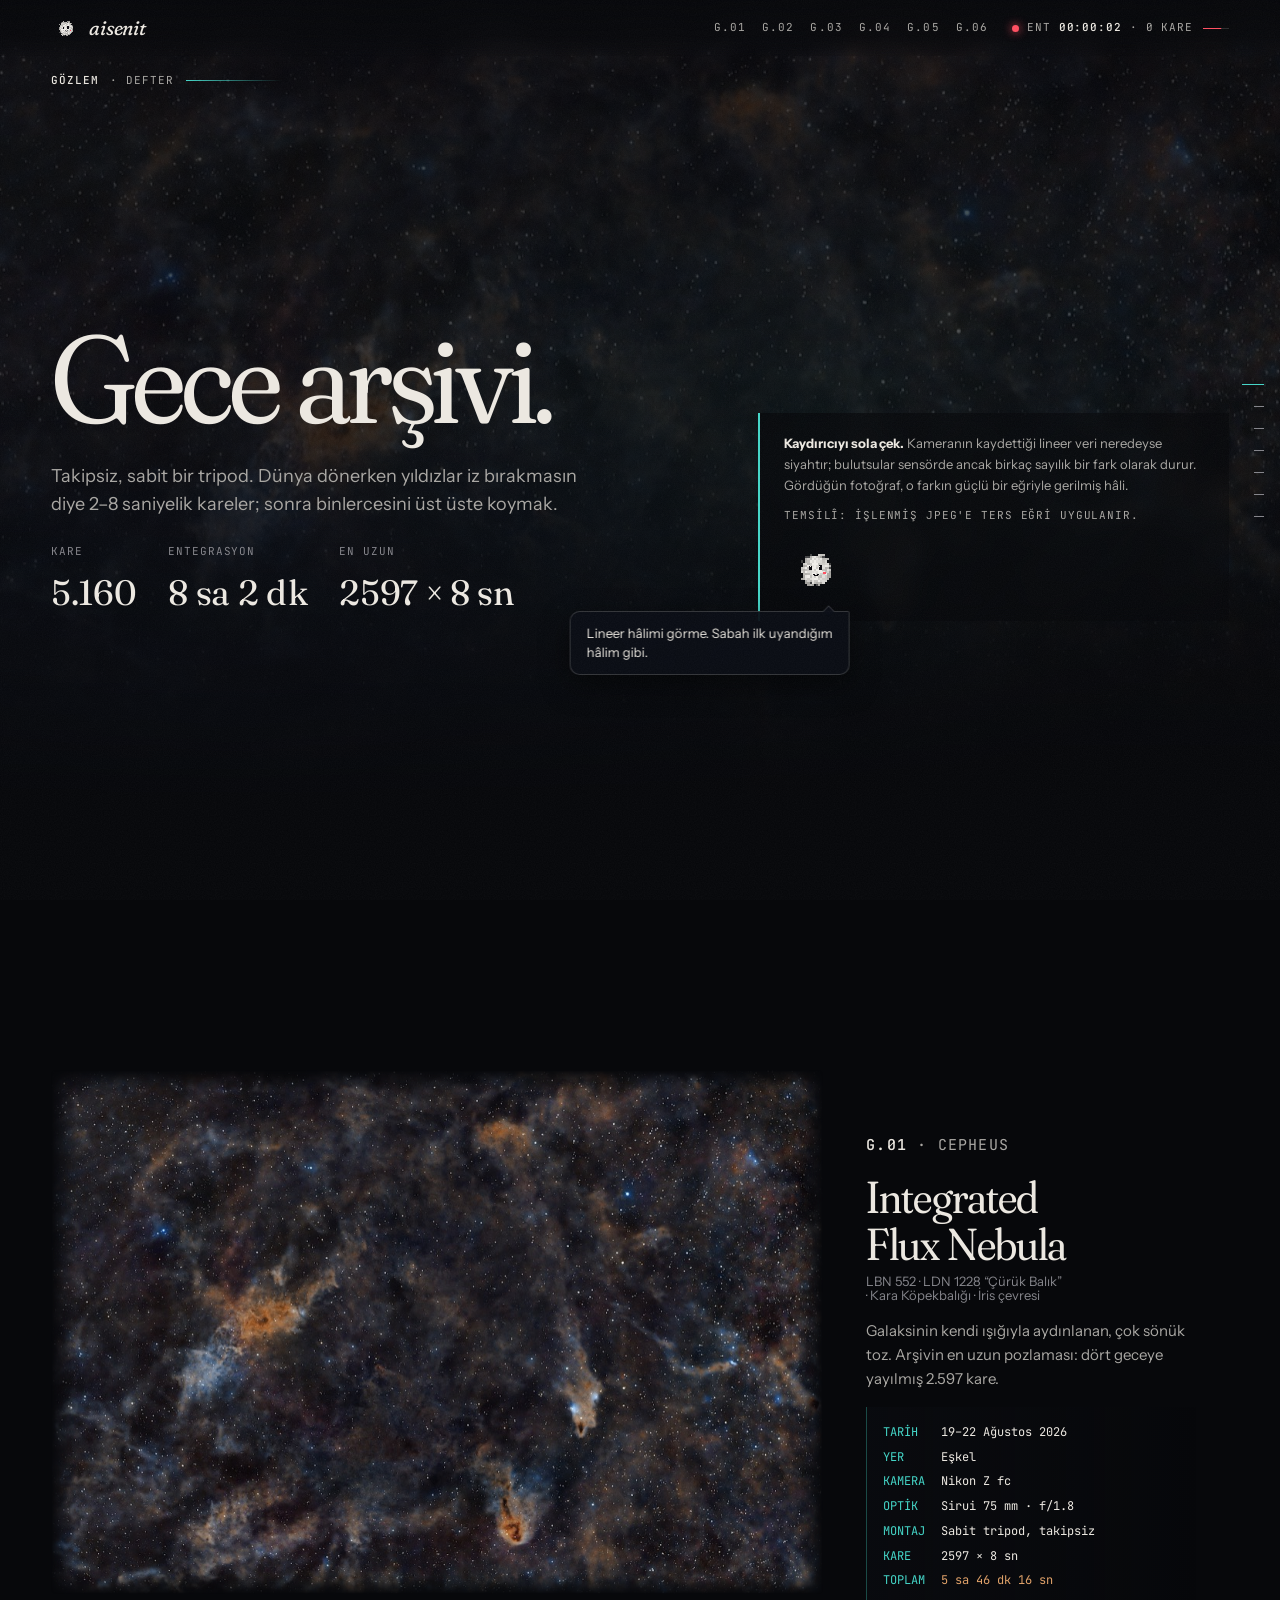
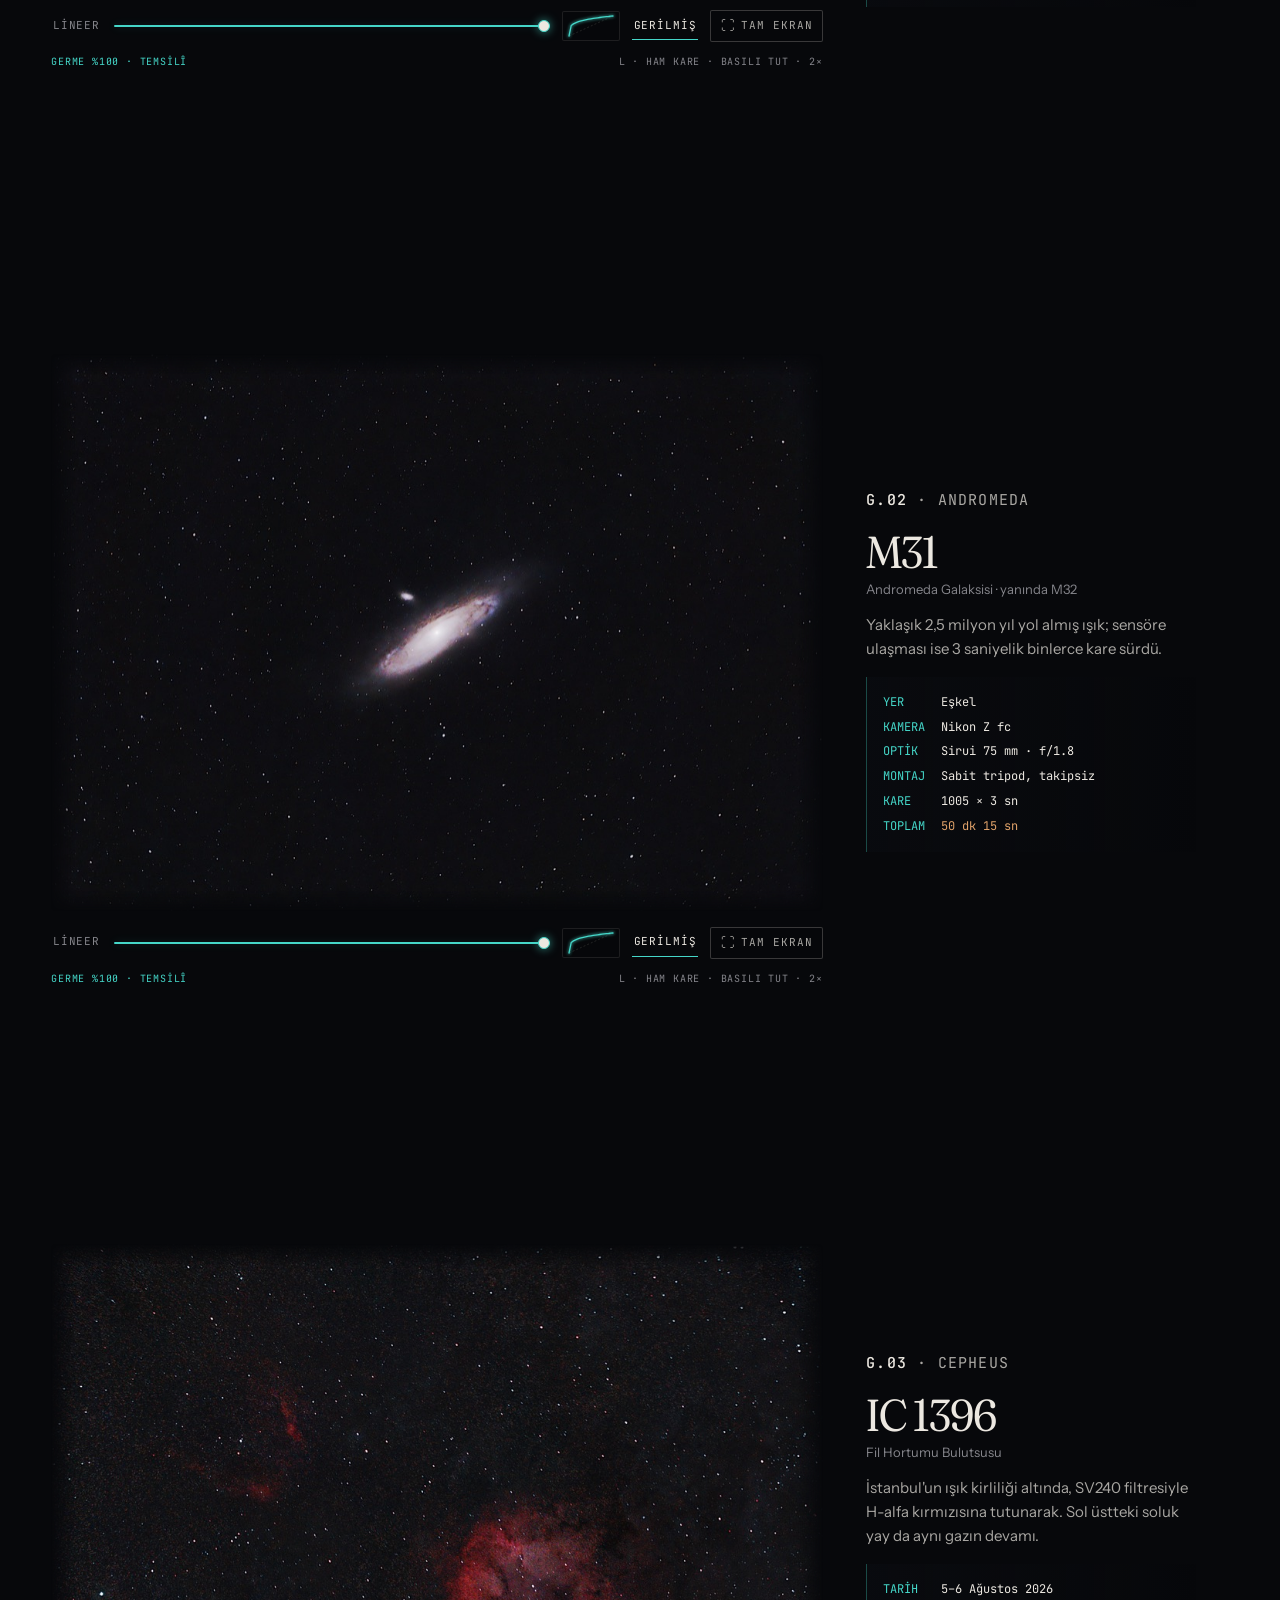
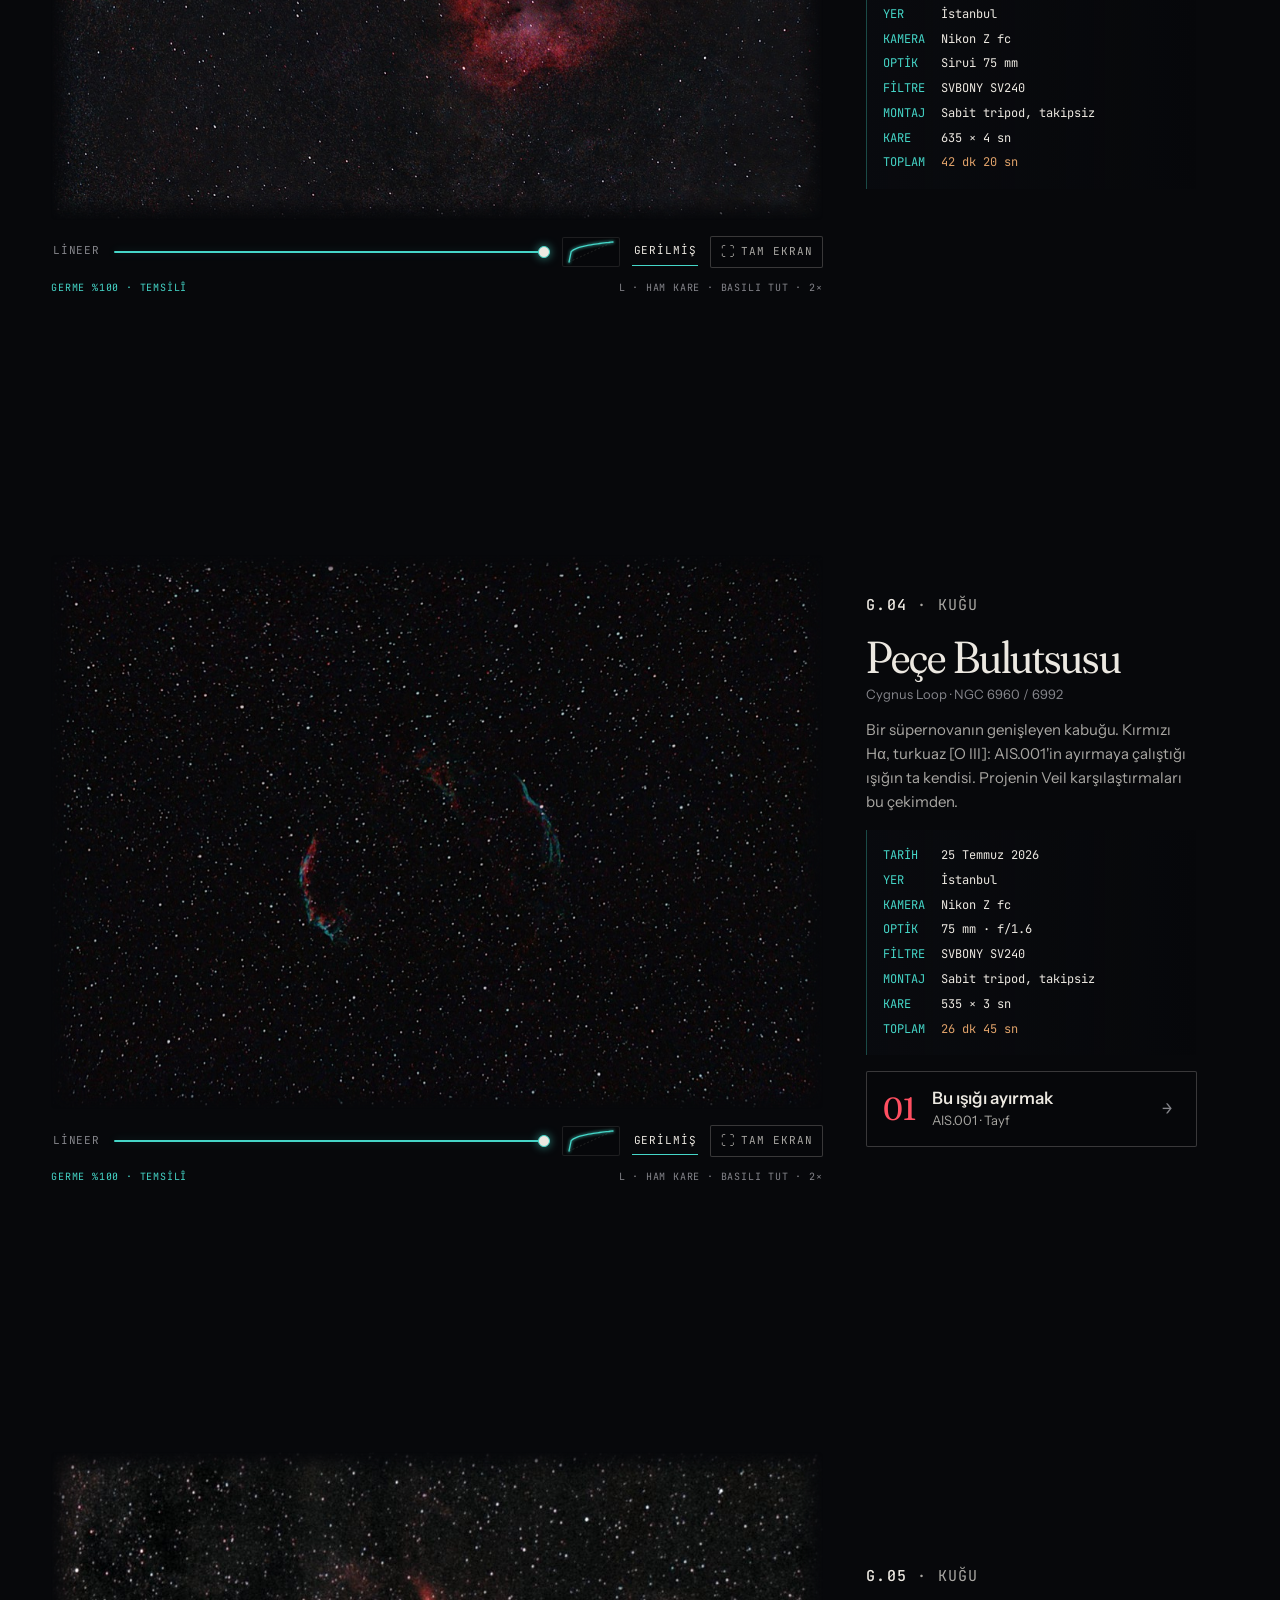
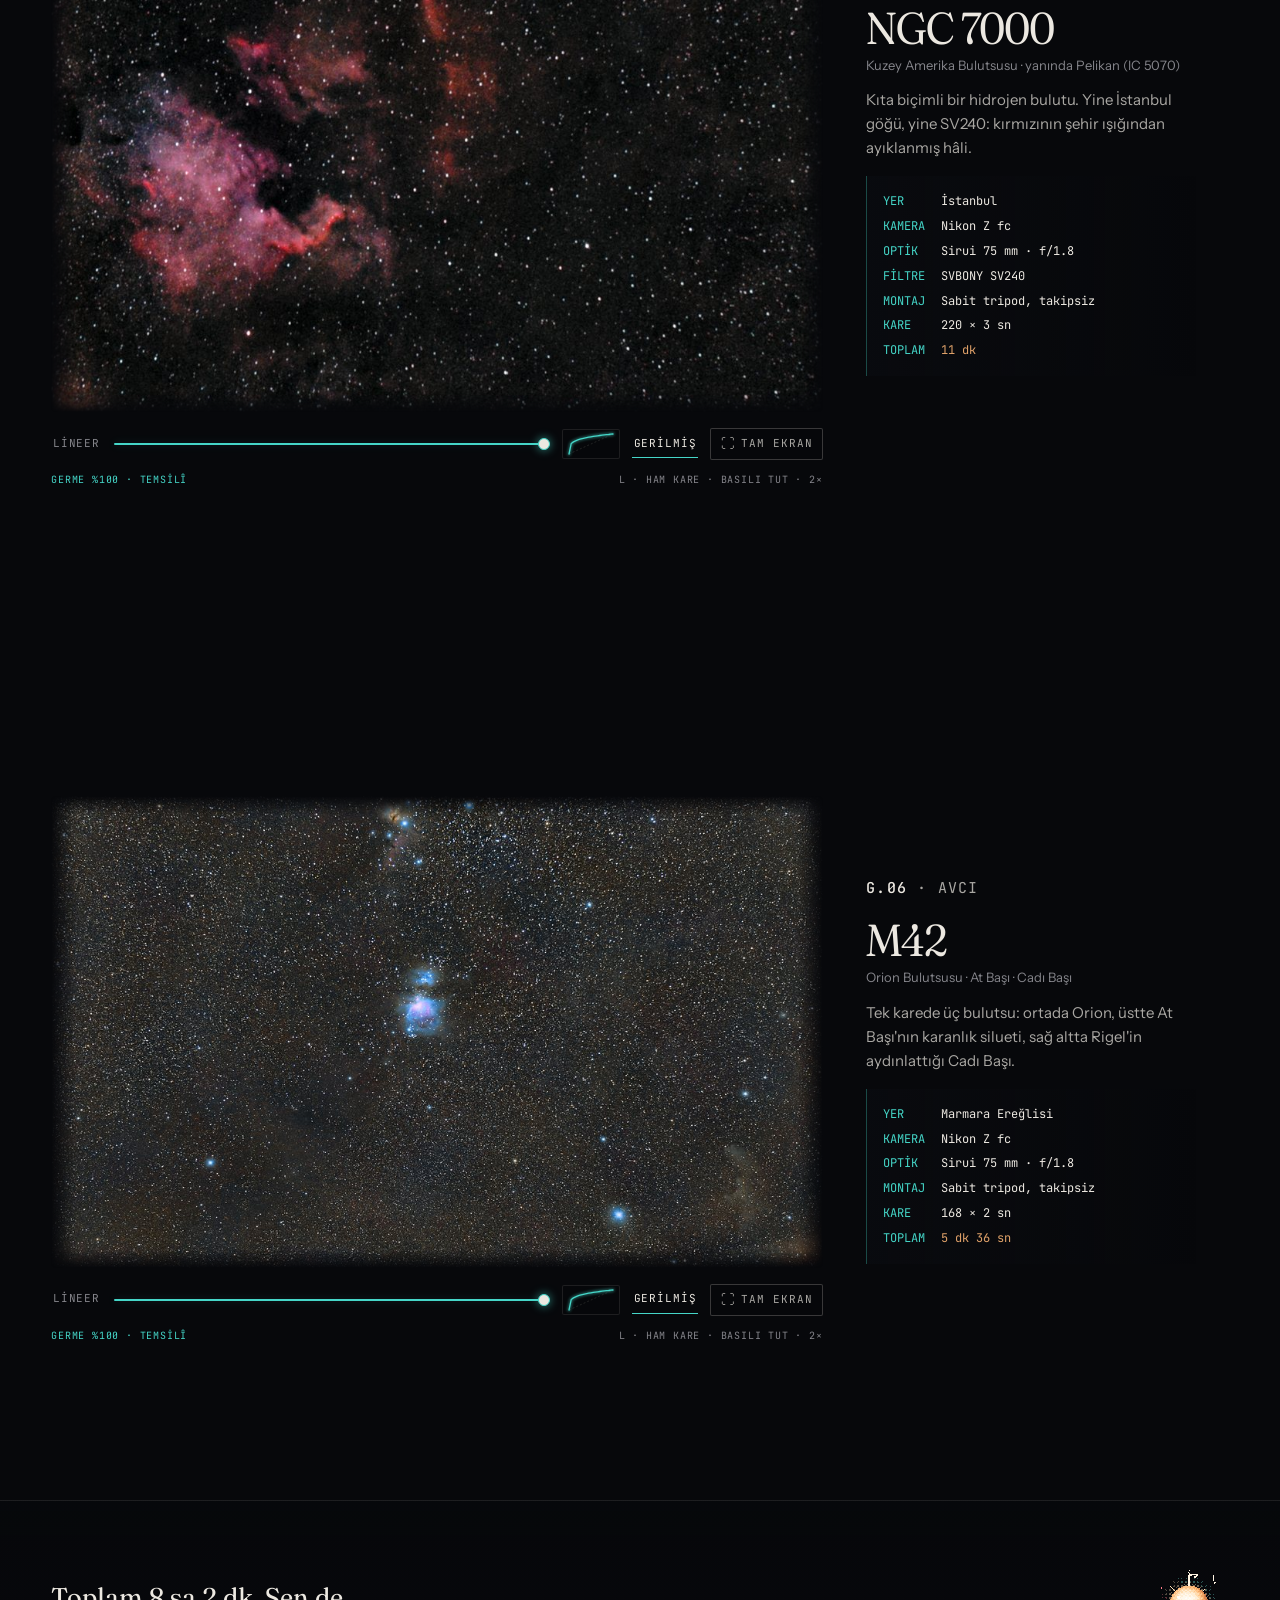
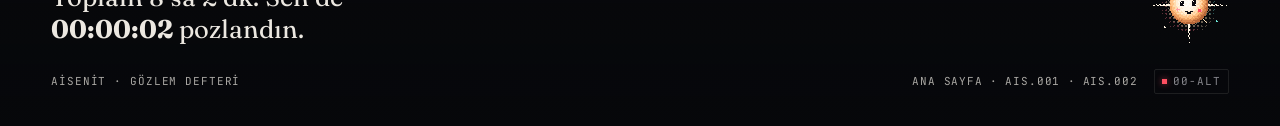
==== commit dd1dcdbf: "Yeni yapı bütün siteye: 02/03 optik nesneler, canlı kanıt figürleri, gözlem merceği, 404; Tayf" ====
--- a/gozlem/index.html
+++ b/gozlem/index.html
@@ -21,12 +21,12 @@
   <link rel="preconnect" href="https://fonts.googleapis.com">
   <link rel="preconnect" href="https://fonts.gstatic.com" crossorigin>
   <link rel="stylesheet" href="https://fonts.googleapis.com/css2?family=Fraunces:ital,opsz,wght,SOFT,WONK@0,9..144,300..700,0..100,0..1;1,9..144,300..700,0..100,0..1&family=Instrument+Sans:wght@400..600&family=JetBrains+Mono:wght@400;500&display=swap">
-  <link rel="stylesheet" href="/assets/css/site.css?v=20261126a">
-  <link rel="stylesheet" href="/assets/css/sayfalar/ana.css?v=20261126a">
-  <link rel="stylesheet" href="/assets/css/sayfalar/gozlem.css?v=20261126a">
-  <script type="module" src="/assets/js/main.js?v=20261126a"></script>
+  <link rel="stylesheet" href="/assets/css/site.css?v=20261127a">
+  <link rel="stylesheet" href="/assets/css/sayfalar/gozlem.css?v=20261127a">
+  <script type="module" src="/assets/js/main.js?v=20261127a"></script>
 </head>
-<body style="--vurgu: var(--oiii)">
+<body style="--vurgu: var(--oiii)" data-sayfa="gozlem" data-ekran="kapak">
+  <gok-atmosfer></gok-atmosfer>
   <a class="atla" href="#icerik">İçeriğe geç</a>
 
   <header class="ust">
@@ -39,10 +39,16 @@
       <a href="#ngc7000">G.05</a>
       <a href="#m42">G.06</a>
     </nav>
-    <p class="entegrasyon veri" data-entegrasyon title="Bu sayfada geçirdiğin süre. Her 4 saniye bir kare sayılır.">
+    <button type="button" class="entegrasyon veri" data-entegrasyon aria-expanded="false" aria-controls="ent-fis" title="Bu oturumda geçirdiğin süre. Her 4 saniye bir kare sayılır.">
       <span class="uzun">ENT</span> <b data-sure>00:00:00</b> <span class="uzun">· <span data-kare>0</span> kare</span>
-    </p>
+      <span class="ent-serit" aria-hidden="true"><i></i></span>
+    </button>
   </header>
+
+  <aside class="ent-fis veri" id="ent-fis" data-ent-fis hidden aria-label="Oturum pozlama özeti">
+    <p class="ent-fis-bas" data-ent-fis-bas>OTURUM · 0 KARE · √N = 1.0</p>
+    <p class="ent-fis-durum" data-ent-fis-durum>Henüz tek kare sayılırsın. Gürültü yüksek.</p>
+  </aside>
 
   <ol class="ray veri" data-ray aria-label="Kareler">
     <li><a href="#kapak"><span>Defter</span></a></li>
@@ -55,7 +61,7 @@
   </ol>
 
   <main id="icerik">
-    <section class="ekran gozlem-kapak" id="kapak">
+    <section class="ekran gozlem-kapak" id="kapak" data-ais-hedef=".ipucu ais-maskot" data-ais-konum="0.5 0.5" data-ais-ev>
       <p class="kunye veri"><b>GÖZLEM</b> · defter</p>
       <div class="gozlem-kapak-metin">
         <h1 data-belir>Gece arşivi.</h1>
@@ -66,7 +72,7 @@
           <div><dt>En uzun</dt><dd>2597 × 8 sn</dd></div>
         </dl>
       </div>
-      <div class="ipucu" data-belir style="--sira:3">
+      <div class="ipucu" data-belir style="--sira:3" data-ais-ev>
         <p><b>Kaydırıcıyı sola çek.</b> Kameranın kaydettiği lineer veri neredeyse siyahtır; bulutsular sensörde ancak birkaç sayılık bir fark olarak durur. Gördüğün fotoğraf, o farkın güçlü bir eğriyle gerilmiş hâli.</p>
         <p class="veri">Temsilî: işlenmiş JPEG'e ters eğri uygulanır.</p>
         <ais-maskot faz="ais" boyut="64" konus kendiliginden
@@ -74,7 +80,7 @@
       </div>
     </section>
 
-    <section class="ekran kayit" id="ifn" data-no="G.01">
+    <section class="ekran kayit" id="ifn" data-no="G.01" data-ais-dar="ust" data-ais-hedef=".kayit-kunye" data-ais-konum="0.92 0.06" data-ais-sozler='["Dört gece toz toplamış. Ben bir gecede dağılırdım."]'>
       <germe-foto data-belir src="/assets/img/gozlem/ifn-1000.jpg" buyuk="/assets/img/gozlem/ifn-2400.jpg" alt="Integrated Flux Nebula: LBN 552 ve LDN 1228 çevresinde kahverengi ve mavi toz bulutları, karanlık bulutsu uzantıları"></germe-foto>
       <div class="kayit-kunye">
         <p class="veri" data-belir><b class="oiii">G.01</b> · Cepheus</p>
@@ -92,7 +98,7 @@
       </div>
     </section>
 
-    <section class="ekran kayit" id="andromeda" data-no="G.02">
+    <section class="ekran kayit" id="andromeda" data-no="G.02" data-ais-dar="ust" data-ais-hedef=".kayit-kunye" data-ais-konum="0.92 0.06" data-ais-sozler='["İki buçuk milyon yıl beklemiş ışık, iki saniye durup bak."]'>
       <germe-foto data-belir src="/assets/img/gozlem/andromeda-1000.jpg" buyuk="/assets/img/gozlem/andromeda-2400.jpg" alt="Andromeda galaksisi M31 ve uydusu M32, yoğun yıldız alanının ortasında eğik bir ışık diski"></germe-foto>
       <div class="kayit-kunye">
         <p class="veri" data-belir><b class="oiii">G.02</b> · Andromeda</p>
@@ -109,7 +115,7 @@
       </div>
     </section>
 
-    <section class="ekran kayit" id="hortum" data-no="G.03">
+    <section class="ekran kayit" id="hortum" data-no="G.03" data-ais-dar="ust" data-ais-hedef=".kayit-kunye" data-ais-konum="0.92 0.06" data-ais-sozler='["Şehir ışığının içinden kırmızı ayıklamak inat işi."]'>
       <germe-foto data-belir src="/assets/img/gozlem/elep-1000.jpg" buyuk="/assets/img/gozlem/elep-2400.jpg" alt="Fil Hortumu bulutsusu IC 1396: kırmızı H-alfa bulutunun içinde koyu, kıvrık bir toz sütunu"></germe-foto>
       <div class="kayit-kunye">
         <p class="veri" data-belir><b class="oiii">G.03</b> · Cepheus</p>
@@ -128,7 +134,7 @@
       </div>
     </section>
 
-    <section class="ekran kayit" id="veil" data-no="G.04">
+    <section class="ekran kayit" id="veil" data-no="G.04" data-ais-dar="ust" data-ais-hedef=".kayit-kunye" data-ais-konum="0.92 0.06" data-ais-sozler='["İki yay, iki gaz. L&#39;ye bas, ham hâli benden karanlık."]'>
       <germe-foto data-belir src="/assets/img/gozlem/veil-1000.jpg" buyuk="/assets/img/gozlem/veil-2400.jpg" alt="Peçe bulutsusu: yıldız alanının içinde kırmızı ve turkuaz iki ince yay"></germe-foto>
       <div class="kayit-kunye">
         <p class="veri" data-belir><b class="oiii">G.04</b> · Kuğu</p>
@@ -145,12 +151,12 @@
           <dt>TOPLAM</dt><dd class="toplam-sure">26 dk 45 sn</dd>
         </dl>
         <a class="kapi" href="/ais-001/02/" data-belir style="--sira:4; --c: var(--ha)">
-          <span class="kapi-no">01</span><span class="kapi-ad">Bu ışığı ayırmak</span><span class="kapi-not">AIS.001 · Hahbolllayristirma</span><span class="kapi-ok" aria-hidden="true">→</span>
+          <span class="kapi-no">01</span><span class="kapi-ad">Bu ışığı ayırmak</span><span class="kapi-not">AIS.001 · Tayf</span><span class="kapi-ok" aria-hidden="true">→</span>
         </a>
       </div>
     </section>
 
-    <section class="ekran kayit" id="ngc7000" data-no="G.05">
+    <section class="ekran kayit" id="ngc7000" data-no="G.05" data-ais-dar="ust" data-ais-hedef=".kayit-kunye" data-ais-konum="0.92 0.06" data-ais-sozler='["Kıta gibi duruyor ama hepsi gaz. Ben de öyle sayılırım."]'>
       <germe-foto data-belir src="/assets/img/gozlem/ngc7000-1000.jpg" buyuk="/assets/img/gozlem/ngc7000-2000.jpg" alt="Kuzey Amerika bulutsusu NGC 7000 ve sağında Pelikan bulutsusu: yoğun yıldız alanında pembe-kırmızı H-alfa bulutları"></germe-foto>
       <div class="kayit-kunye">
         <p class="veri" data-belir><b class="oiii">G.05</b> · Kuğu</p>
@@ -168,7 +174,7 @@
       </div>
     </section>
 
-    <section class="ekran kayit" id="m42" data-no="G.06">
+    <section class="ekran kayit" id="m42" data-no="G.06" data-ais-dar="ust" data-ais-hedef=".kayit-kunye" data-ais-konum="0.92 0.06" data-ais-sozler='["Tek karede üç bulutsu. Ben tek karede bir kendim."]'>
       <germe-foto data-belir src="/assets/img/gozlem/m42-1000.jpg" buyuk="/assets/img/gozlem/m42-2400.jpg" alt="Orion bulutsusu M42 ortada mavi-pembe bir parıltı; üstte At Başı bulutsusu, sağ altta Cadı Başı bulutsusunun soluk mavi yayı"></germe-foto>
       <div class="kayit-kunye">
         <p class="veri" data-belir><b class="oiii">G.06</b> · Avcı</p>
@@ -185,6 +191,8 @@
       </div>
     </section>
   </main>
+
+  <ais-maskot data-yol-arkadasi faz="ais" boyut="78" konus></ais-maskot>
 
   <footer class="alt">
     <div class="alt-ust">
@@ -193,7 +201,10 @@
     </div>
     <div class="alt-satir veri">
       <span>aisenit · gözlem defteri</span>
-      <span><a href="/">Ana sayfa</a> · <a href="/ais-001/02/">AIS.001</a> · <a href="/ais-002/02/">AIS.002</a></span>
+      <span class="alt-baglar">
+        <a href="/">Ana sayfa</a> · <a href="/ais-001/02/">AIS.001</a> · <a href="/ais-002/02/">AIS.002</a>
+        <button type="button" class="kk-tetik veri" data-kk-tetik title="Karanlık kare (3 kez dokun veya basılı tut)"><span class="kk-nokta" aria-hidden="true"></span>00-ALT</button>
+      </span>
     </div>
   </footer>
 <script data-goatcounter="https://wiseais.goatcounter.com/count" async src="//gc.zgo.at/count.js"></script>
--- a/assets/css/site.css
+++ b/assets/css/site.css
@@ -1,3 +1,3 @@
-@import url("tokens.css?v=20261126a");
-@import url("base.css?v=20261126a");
-@import url("components.css?v=20261126a");
+@import url("tokens.css?v=20261127a");
+@import url("base.css?v=20261127a");
+@import url("components.css?v=20261127a");
--- a/assets/css/sayfalar/gozlem.css
+++ b/assets/css/sayfalar/gozlem.css
@@ -9,10 +9,11 @@
   content: "";
   position: absolute;
   inset: 0;
-  z-index: -1;
-  background: url("/assets/img/gozlem/ifn-2400.jpg") center / cover no-repeat;
-  opacity: 0.55;
-  mask-image: linear-gradient(to bottom, #000 30%, transparent 100%);
+  z-index: -2;
+  background: url("/assets/img/gozlem/ifn-1000.jpg") center / cover no-repeat;
+  opacity: 0.52;
+  mask-image: linear-gradient(to bottom, #000 32%, transparent 100%);
+  -webkit-mask-image: linear-gradient(to bottom, #000 32%, transparent 100%);
 }
 
 .gozlem-kapak::after {
@@ -20,12 +21,70 @@
   position: absolute;
   inset: 0;
   z-index: -1;
-  background: linear-gradient(to top, var(--gok-0) 10%, rgba(7, 8, 11, 0.35) 60%, rgba(7, 8, 11, 0.6) 100%);
-}
-
-.gozlem-kapak .ipucu {
-  background: rgba(7, 8, 11, 0.72);
-  backdrop-filter: blur(6px);
+  background: linear-gradient(to top, var(--gok-0) 10%, rgba(7, 8, 11, 0.32) 58%, rgba(7, 8, 11, 0.58) 100%);
+}
+
+.gg-tuval {
+  position: absolute;
+  inset: 0;
+  width: 100%;
+  height: 100%;
+  z-index: 0;
+  pointer-events: none;
+}
+
+.gg-uyari {
+  position: absolute;
+  top: calc(var(--ust-bar) + var(--a-4));
+  right: var(--kenar);
+  z-index: 5;
+  display: inline-flex;
+  align-items: center;
+  gap: 0.45rem;
+  padding: 0.28rem 0.6rem;
+  background: rgba(7, 8, 11, 0.88);
+  border: 1px solid var(--cizgi-guclu);
+  border-radius: var(--yaricap);
+  backdrop-filter: blur(8px);
+  -webkit-backdrop-filter: blur(8px);
+  color: var(--isik);
+  opacity: 0;
+  transform: translateY(-6px);
+  pointer-events: none;
+  transition: opacity 220ms var(--egri), transform 220ms var(--egri), border-color 220ms;
+}
+
+.gg-uyari.gorunur {
+  opacity: 1;
+  transform: none;
+  pointer-events: auto;
+}
+
+.gg-uyari.reddedildi {
+  border-color: var(--oiii);
+  color: var(--oiii);
+}
+
+.gg-at {
+  padding: 0;
+  color: var(--ha);
+  font-weight: 500;
+}
+
+.gg-at:hover,
+.gg-at:focus-visible {
+  color: var(--isik);
+}
+
+.gozlem-kapak-metin,
+.gozlem-kapak .ipucu,
+.gozlem-kapak .kunye {
+  position: relative;
+  z-index: 2;
+}
+
+.gozlem-kapak .kunye {
+  position: absolute;
 }
 
 .gozlem-kapak h1 {
@@ -52,9 +111,11 @@
 .ipucu {
   display: grid;
   gap: var(--a-3);
-  padding: var(--a-6);
-  border: 1px solid var(--cizgi);
+  padding: var(--a-5) var(--a-6);
+  background: linear-gradient(135deg, rgba(7, 8, 11, 0.72), rgba(7, 8, 11, 0.42));
   border-left: 2px solid var(--oiii);
+  backdrop-filter: blur(8px);
+  -webkit-backdrop-filter: blur(8px);
   color: var(--isik-2);
   font-size: var(--t-kucuk);
 }
@@ -65,8 +126,8 @@
 
 .kayit {
   padding-right: calc(var(--kenar) + 2rem);
-  grid-template-columns: minmax(0, 8fr) minmax(16rem, 4fr);
-  gap: var(--a-8) clamp(var(--a-6), 3vw, var(--a-12));
+  grid-template-columns: minmax(0, 8.4fr) minmax(16.5rem, 3.6fr);
+  gap: var(--a-6) clamp(var(--a-6), 3.4vw, var(--a-12));
   align-items: center;
 }
 
@@ -97,12 +158,13 @@
 .fits-liste {
   display: grid;
   grid-template-columns: auto 1fr;
-  gap: var(--a-1) var(--a-4);
-  padding: var(--a-4);
-  background: var(--gok-1);
-  border: 1px solid var(--cizgi);
+  gap: 0.35rem var(--a-4);
+  padding: var(--a-4) 0 var(--a-4) var(--a-4);
+  background: linear-gradient(90deg, rgba(12, 14, 19, 0.46), transparent);
+  border-left: 1px solid rgba(69, 214, 200, 0.32);
   font-family: var(--font-veri);
   font-size: 0.75rem;
+  font-variant-numeric: tabular-nums;
 }
 
 .fits-liste dt {
@@ -121,57 +183,448 @@
 germe-foto {
   display: grid;
   gap: var(--a-3);
+  min-width: 0;
 }
 
 .gf-kare {
   position: relative;
+  display: grid;
+  max-height: 74svh;
+  background: transparent;
   overflow: hidden;
-  background: #000;
-  max-height: 76svh;
-  display: grid;
-}
-
-.gf-kare img,
-.gf-kare canvas {
+  cursor: crosshair;
+
+  touch-action: pan-y;
+  user-select: none;
+  -webkit-user-select: none;
+  transition: filter 360ms var(--egri);
+}
+
+.gf-kare.gf-mercek-kilit {
+  touch-action: none;
+}
+
+.gf-kare.gf-optik-nabiz {
+  filter: brightness(1.07);
+}
+
+.gf-gorsel-katman {
+  grid-area: 1 / 1;
+  display: grid;
+  position: relative;
+  mask-image:
+    linear-gradient(to right, transparent, #000 3.2%, #000 96.8%, transparent),
+    linear-gradient(to bottom, transparent, #000 3.8%, #000 96.2%, transparent);
+  mask-composite: intersect;
+  -webkit-mask-image:
+    linear-gradient(to right, transparent, #000 3.2%, #000 96.8%, transparent),
+    linear-gradient(to bottom, transparent, #000 3.8%, #000 96.2%, transparent);
+  -webkit-mask-composite: source-in;
+}
+
+.gf-gorsel-katman img,
+.gf-lineer-tuval {
   grid-area: 1 / 1;
   width: 100%;
   height: 100%;
-  max-height: 76svh;
+  max-height: 74svh;
   object-fit: contain;
-}
-
-.gf-kare canvas {
+  pointer-events: none;
+}
+
+.gf-lineer-tuval {
   opacity: 0;
-}
-
-germe-foto.lineer canvas {
+  transition: opacity 260ms var(--egri);
+}
+
+germe-foto.lineer .gf-lineer-tuval,
+.gf-tam.lineer .gf-lineer-tuval {
   opacity: 1;
 }
 
-.gf-durum {
-  position: absolute;
-  left: var(--a-3);
-  top: var(--a-3);
-  padding: 0.2rem 0.45rem;
-  background: rgba(7, 8, 11, 0.7);
-  color: var(--oiii);
-  text-transform: none;
-}
-
-.gf-durum:empty {
-  display: none;
+.gf-mercek {
+  position: absolute;
+  left: -80px;
+  top: -80px;
+  width: 160px;
+  height: 160px;
+  z-index: 3;
+  pointer-events: none;
+  opacity: 0;
+  will-change: transform, opacity;
+  transition: opacity 180ms var(--egri);
+}
+
+.gf-mercek.acik {
+  opacity: 1;
+}
+
+.gf-mercek-tuval {
+  position: absolute;
+  inset: 0;
+  width: 100%;
+  height: 100%;
+  border-radius: 50%;
+  opacity: 0;
+  mask-image: radial-gradient(circle at center, #000 0%, #000 68%, rgba(0, 0, 0, 0.52) 86%, transparent 100%);
+  -webkit-mask-image: radial-gradient(circle at center, #000 0%, #000 68%, rgba(0, 0, 0, 0.52) 86%, transparent 100%);
+  transition: opacity 160ms var(--egri);
+}
+
+.gf-mercek.optik-aktif .gf-mercek-tuval {
+  opacity: 1;
+}
+
+.gf-mercek.yakin .gf-mercek-tuval {
+  mask-image: radial-gradient(circle at center, #000 0%, #000 84%, rgba(0, 0, 0, 0.72) 94%, transparent 100%);
+  -webkit-mask-image: radial-gradient(circle at center, #000 0%, #000 84%, rgba(0, 0, 0, 0.72) 94%, transparent 100%);
+}
+
+.gf-nisangah {
+  position: absolute;
+  inset: 0;
+  border-radius: 50%;
+  border: 1px solid rgba(236, 232, 225, 0.22);
+  box-shadow: 0 0 14px rgba(236, 232, 225, 0.08), inset 0 0 10px rgba(236, 232, 225, 0.05);
+  transition: border-color 180ms var(--egri), box-shadow 180ms var(--egri), transform 180ms var(--egri);
+}
+
+.gf-nisangah::before,
+.gf-nisangah::after {
+  content: "";
+  position: absolute;
+  left: 50%;
+  top: 50%;
+  background: rgba(236, 232, 225, 0.34);
+  transform: translate(-50%, -50%);
+}
+
+.gf-nisangah::before {
+  width: 10px;
+  height: 1px;
+}
+
+.gf-nisangah::after {
+  width: 1px;
+  height: 10px;
+}
+
+.gf-mercek.optik-aktif .gf-nisangah {
+  border-color: rgba(236, 232, 225, 0.38);
+  box-shadow: 0 0 18px rgba(69, 214, 200, 0.14), inset 0 0 12px rgba(236, 232, 225, 0.08);
+}
+
+.gf-mercek.yakin .gf-nisangah {
+  border-color: rgba(69, 214, 200, 0.72);
+  box-shadow: 0 0 22px rgba(69, 214, 200, 0.24), inset 0 0 14px rgba(69, 214, 200, 0.12);
+}
+
+.gf-darbe-katman {
+  position: absolute;
+  inset: 0;
+  z-index: 4;
+  pointer-events: none;
+  overflow: hidden;
+}
+
+.gf-darbe-halka {
+  position: absolute;
+  width: 16px;
+  height: 16px;
+  border-radius: 50%;
+  border: 1px solid rgba(255, 244, 226, 0.72);
+  box-shadow: 0 0 14px rgba(69, 214, 200, 0.45);
+  mix-blend-mode: screen;
+  transform: translate(-50%, -50%) scale(0.4);
+  animation: gf-darbe-yayil 520ms var(--egri) forwards;
+}
+
+@keyframes gf-darbe-yayil {
+  0% {
+    opacity: 0.9;
+    transform: translate(-50%, -50%) scale(0.4);
+  }
+  100% {
+    opacity: 0;
+    transform: translate(-50%, -50%) scale(6.4);
+  }
 }
 
 .gf-kontrol {
   display: grid;
-  grid-template-columns: auto 1fr auto;
+  grid-template-columns: auto minmax(0, 1fr) auto auto;
   align-items: center;
   gap: var(--a-3);
-}
-
-.gf-kontrol input {
+  padding-top: var(--a-1);
+}
+
+.gf-uc {
+  padding: 0.32rem 0.1rem;
+  color: var(--isik-3);
+  border-bottom: 1px solid transparent;
+  transition: color var(--sure-kisa), border-color var(--sure-kisa);
+}
+
+.gf-uc:hover,
+.gf-uc:focus-visible {
+  color: var(--isik-2);
+}
+
+.gf-uc.etkin {
+  color: var(--isik);
+  border-bottom-color: var(--oiii);
+}
+
+.gf-surgu-sarici {
+  display: grid;
+  grid-template-columns: minmax(0, 1fr) auto;
+  align-items: center;
+  gap: var(--a-3);
+  min-width: 0;
+}
+
+.gf-kontrol input[type="range"] {
+  -webkit-appearance: none;
+  appearance: none;
   width: 100%;
-  accent-color: var(--oiii);
+  height: 28px;
+  background: transparent;
+  cursor: pointer;
+}
+
+.gf-kontrol input[type="range"]::-webkit-slider-runnable-track {
+  height: 2px;
+  border-radius: 1px;
+  background: linear-gradient(
+    to right,
+    var(--oiii) 0%,
+    var(--oiii) calc(var(--oran, 1) * 100%),
+    rgba(236, 232, 225, 0.16) calc(var(--oran, 1) * 100%),
+    rgba(236, 232, 225, 0.16) 100%
+  );
+  box-shadow: 0 0 8px rgba(69, 214, 200, 0.2);
+}
+
+.gf-kontrol input[type="range"]::-moz-range-track {
+  height: 2px;
+  border-radius: 1px;
+  background: rgba(236, 232, 225, 0.16);
+}
+
+.gf-kontrol input[type="range"]::-moz-range-progress {
+  height: 2px;
+  border-radius: 1px;
+  background: var(--oiii);
+}
+
+.gf-kontrol input[type="range"]::-webkit-slider-thumb {
+  -webkit-appearance: none;
+  width: 12px;
+  height: 12px;
+  margin-top: -5px;
+  border-radius: 50%;
+  background: var(--isik);
+  border: 1.5px solid var(--oiii);
+  box-shadow: 0 0 10px rgba(69, 214, 200, 0.65);
+  transition: transform 160ms var(--egri), box-shadow 160ms var(--egri);
+}
+
+.gf-kontrol input[type="range"]::-moz-range-thumb {
+  width: 12px;
+  height: 12px;
+  border-radius: 50%;
+  background: var(--isik);
+  border: 1.5px solid var(--oiii);
+  box-shadow: 0 0 10px rgba(69, 214, 200, 0.65);
+}
+
+.gf-kontrol input[type="range"]:hover::-webkit-slider-thumb,
+.gf-kontrol input[type="range"]:focus-visible::-webkit-slider-thumb {
+  transform: scale(1.22);
+  box-shadow: 0 0 14px rgba(69, 214, 200, 0.9);
+}
+
+.gf-egri-kap {
+  display: inline-flex;
+  align-items: center;
+  padding: 2px 4px;
+  border: 1px solid var(--cizgi);
+  border-radius: var(--yaricap);
+  background: rgba(7, 8, 11, 0.45);
+}
+
+.gf-egri {
+  display: block;
+  overflow: visible;
+}
+
+.gf-egri-ref {
+  stroke: rgba(236, 232, 225, 0.16);
+  stroke-width: 0.75;
+  stroke-dasharray: 2 2;
+}
+
+.gf-egri-hale {
+  fill: none;
+  stroke: rgba(69, 214, 200, 0.48);
+  stroke-width: 3;
+  stroke-linecap: round;
+  filter: blur(1.4px);
+}
+
+.gf-egri-hat {
+  fill: none;
+  stroke: var(--oiii);
+  stroke-width: 1.3;
+  stroke-linecap: round;
+}
+
+.gf-tamekran {
+  display: inline-flex;
+  align-items: center;
+  gap: 0.38rem;
+  min-height: 32px;
+  padding: 0.25rem 0.58rem;
+  border: 1px solid var(--cizgi-guclu);
+  border-radius: var(--yaricap);
+  color: var(--isik-2);
+  background: rgba(7, 8, 11, 0.42);
+  transition: color var(--sure-kisa), border-color var(--sure-kisa), background-color var(--sure-kisa);
+}
+
+.gf-tamekran:hover,
+.gf-tamekran:focus-visible {
+  color: var(--isik);
+  border-color: var(--oiii);
+  background: rgba(69, 214, 200, 0.08);
+}
+
+.gf-tamekran-simge {
+  font-size: 0.85rem;
+  line-height: 1;
+}
+
+.gf-hud {
+  display: flex;
+  flex-wrap: wrap;
+  justify-content: space-between;
+  align-items: baseline;
+  gap: 0.25rem var(--a-4);
+  font-size: 0.625rem;
+  letter-spacing: 0.08em;
+  color: var(--isik-3);
+  font-variant-numeric: tabular-nums;
+}
+
+.gf-durum {
+  color: var(--oiii);
+}
+
+.gf-ipucu {
+  color: var(--isik-3);
+  transition: opacity 360ms var(--egri);
+}
+
+germe-foto.gf-kullanildi .gf-ipucu {
+  opacity: 0.55;
+}
+
+germe-foto.gf-nefes .gf-egri-kap,
+germe-foto.gf-nefes .gf-tamekran {
+  animation: gf-nefes-parla 1.2s var(--egri) 1;
+}
+
+@keyframes gf-nefes-parla {
+  0%, 100% {
+    border-color: var(--cizgi);
+    box-shadow: none;
+  }
+  45% {
+    border-color: var(--oiii);
+    box-shadow: 0 0 12px rgba(69, 214, 200, 0.28);
+  }
+}
+
+html.gf-tam-acik,
+html.gf-tam-acik body {
+  overflow: hidden;
+}
+
+.gf-tam {
+  position: fixed;
+  inset: 0;
+  z-index: 115;
+  display: grid;
+  grid-template-rows: auto minmax(0, 1fr) auto;
+  gap: var(--a-3);
+  padding: var(--a-4) var(--kenar) var(--a-5);
+  background: rgba(5, 6, 9, 0.96);
+  backdrop-filter: blur(14px);
+  -webkit-backdrop-filter: blur(14px);
+  opacity: 0;
+  transition: opacity 220ms var(--egri);
+}
+
+.gf-tam.acik {
+  opacity: 1;
+}
+
+.gf-tam-ust {
+  display: flex;
+  align-items: center;
+  justify-content: space-between;
+  gap: var(--a-4);
+}
+
+.gf-tam-baslik {
+  color: var(--isik);
+}
+
+.gf-tam-kapat {
+  min-height: 36px;
+  padding: 0.3rem 0.65rem;
+  border: 1px solid var(--cizgi-guclu);
+  border-radius: var(--yaricap);
+  color: var(--isik);
+  transition: border-color var(--sure-kisa), color var(--sure-kisa);
+}
+
+.gf-tam-kapat:hover,
+.gf-tam-kapat:focus-visible {
+  border-color: var(--oiii);
+  color: var(--oiii);
+}
+
+.gf-tam-sahne {
+  position: relative;
+  display: grid;
+  min-height: 0;
+  width: 100%;
+  height: 100%;
+  overflow: hidden;
+  cursor: crosshair;
+  touch-action: none;
+  user-select: none;
+  -webkit-user-select: none;
+}
+
+.gf-tam-sahne .gf-gorsel-katman img,
+.gf-tam-sahne .gf-lineer-tuval {
+  max-height: none;
+  width: 100%;
+  height: 100%;
+  object-fit: contain;
+}
+
+.gf-tam-alt {
+  width: min(100%, 48rem);
+  margin-inline: auto;
+  display: grid;
+  gap: var(--a-2);
+}
+
+.gf-tam-alt .gf-kontrol {
+  grid-template-columns: auto minmax(0, 1fr) auto;
 }
 
 @media (max-width: 900px) {
@@ -182,4 +635,68 @@
     padding-top: calc(var(--ust-bar) + var(--a-12));
     align-content: start;
   }
-}
+
+  .gf-kare,
+  .gf-gorsel-katman img,
+  .gf-lineer-tuval {
+    max-height: 54svh;
+  }
+
+  .gf-kontrol {
+    gap: var(--a-2);
+  }
+
+  .gf-kontrol input[type="range"] {
+    height: 44px;
+  }
+
+  .gf-uc {
+    min-height: 44px;
+    display: inline-flex;
+    align-items: center;
+  }
+
+  .gf-tamekran {
+    min-width: 44px;
+    min-height: 44px;
+    justify-content: center;
+    padding: 0.25rem 0.5rem;
+  }
+
+  .gf-tamekran-yazi {
+    display: none;
+  }
+
+  .gf-tam-kapat {
+    min-height: 44px;
+  }
+
+  .gg-uyari {
+    top: calc(var(--ust-bar) + var(--a-2));
+    font-size: 0.625rem;
+  }
+}
+
+@media (prefers-reduced-motion: reduce) {
+  .gf-kare,
+  .gf-lineer-tuval,
+  .gf-mercek,
+  .gf-mercek-tuval,
+  .gf-nisangah,
+  .gf-ipucu,
+  .gf-tam,
+  .gg-uyari {
+    transition: none;
+  }
+  germe-foto.gf-nefes .gf-egri-kap,
+  germe-foto.gf-nefes .gf-tamekran,
+  .gf-darbe-halka {
+    animation: none;
+  }
+}
+
+@media (max-width: 520px) {
+  .gf-ipucu {
+    flex-basis: 100%;
+  }
+}
